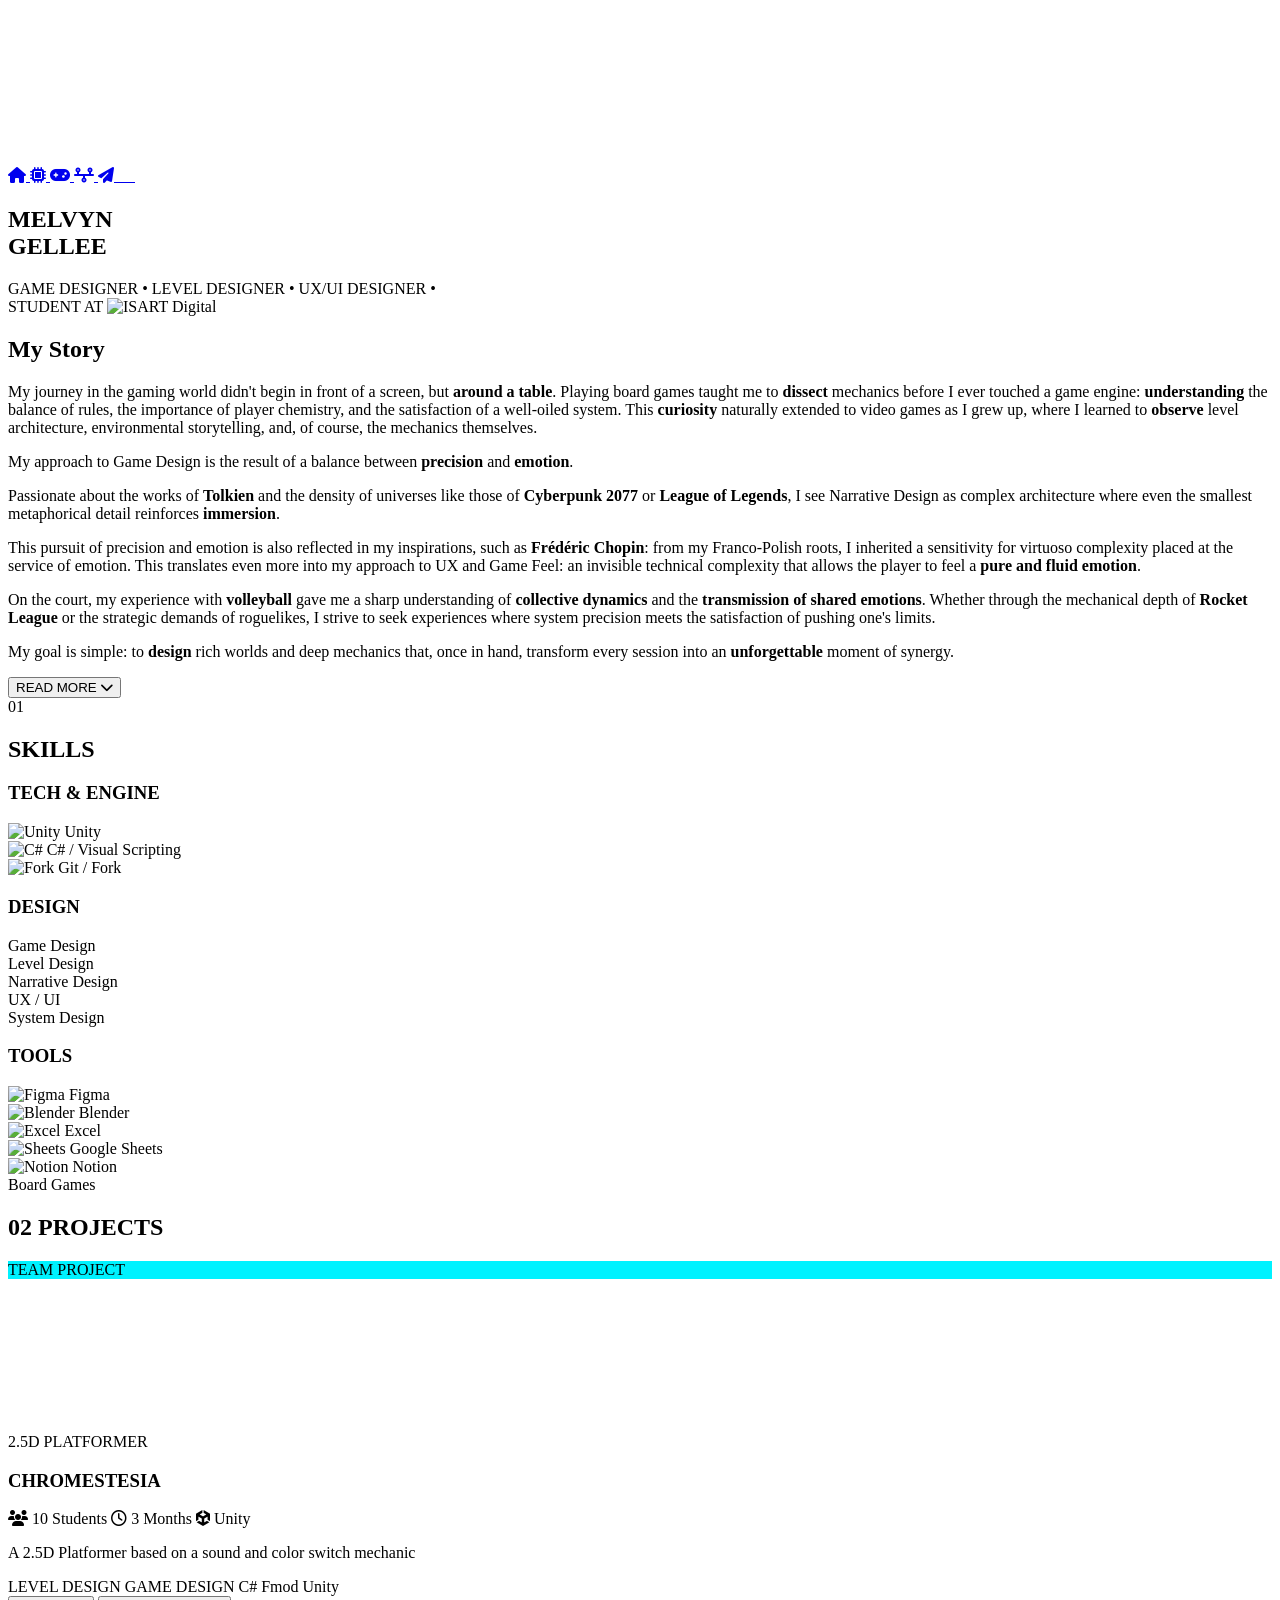
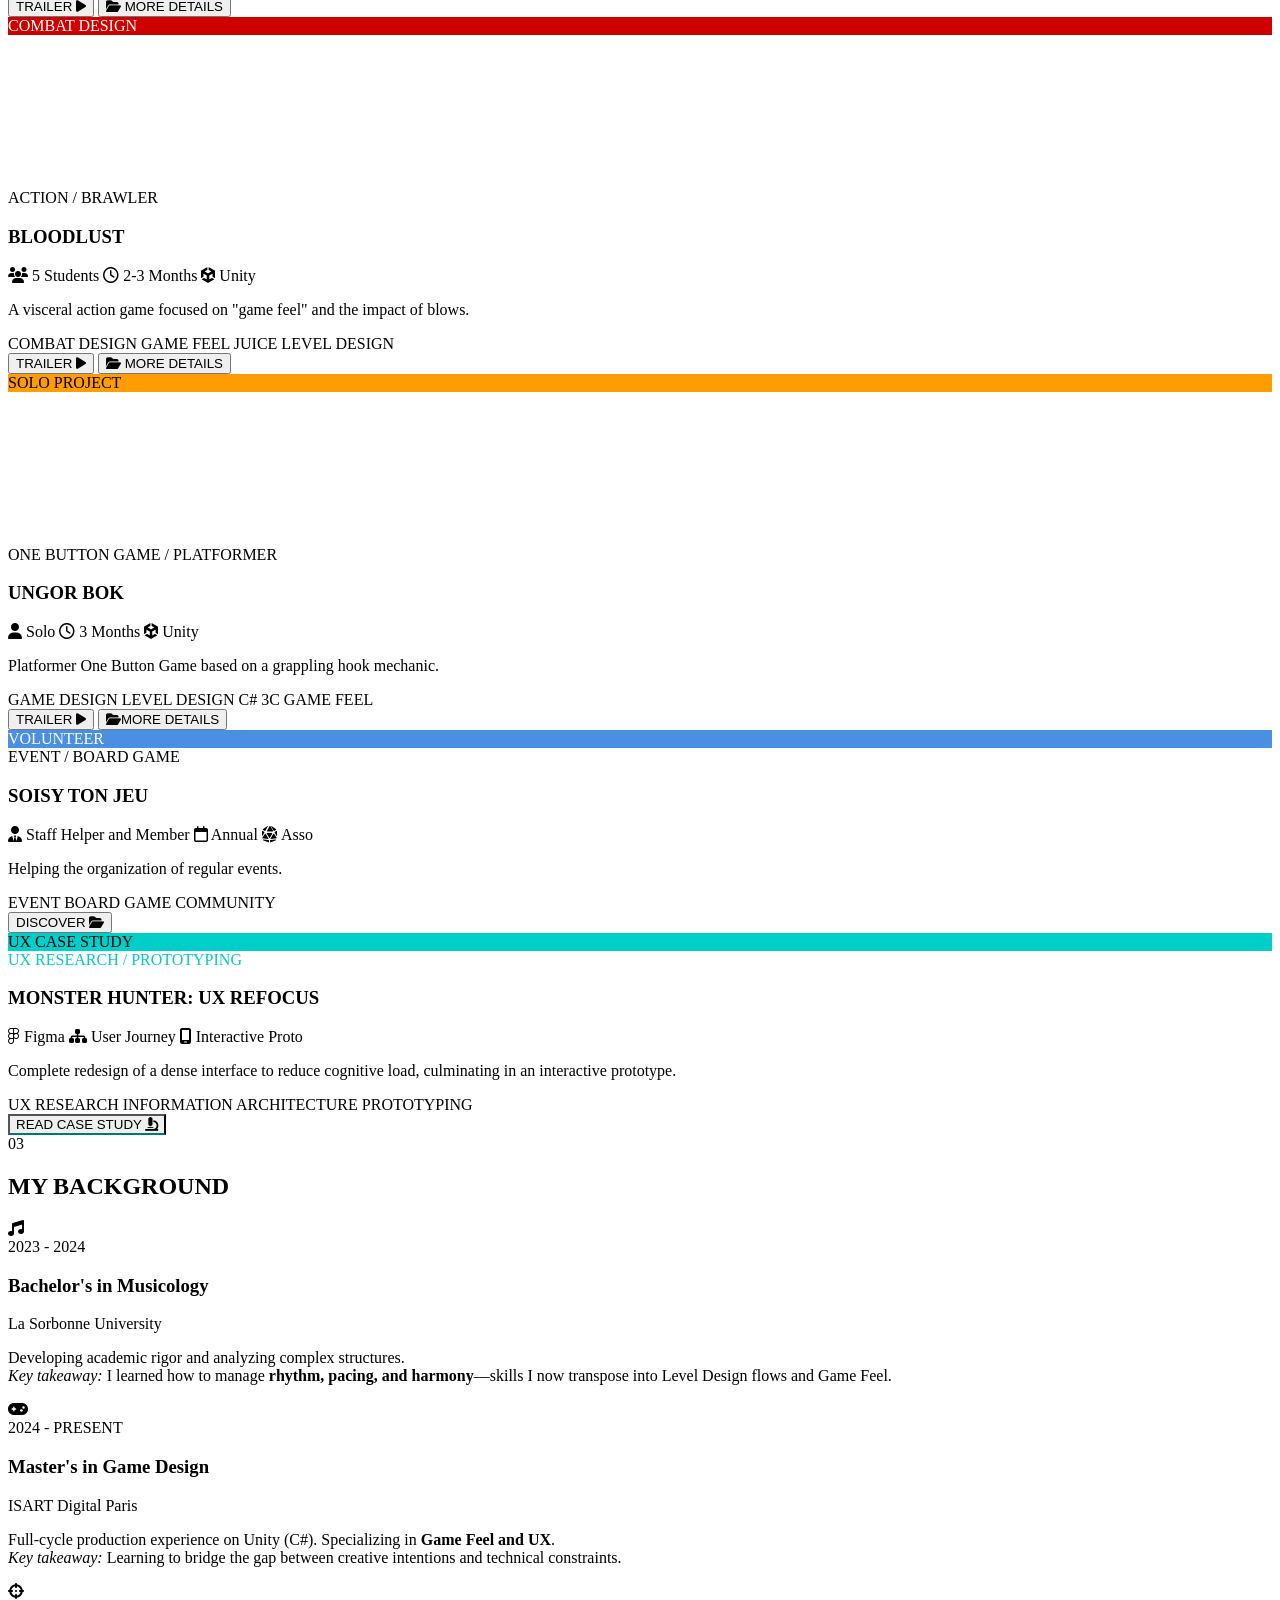
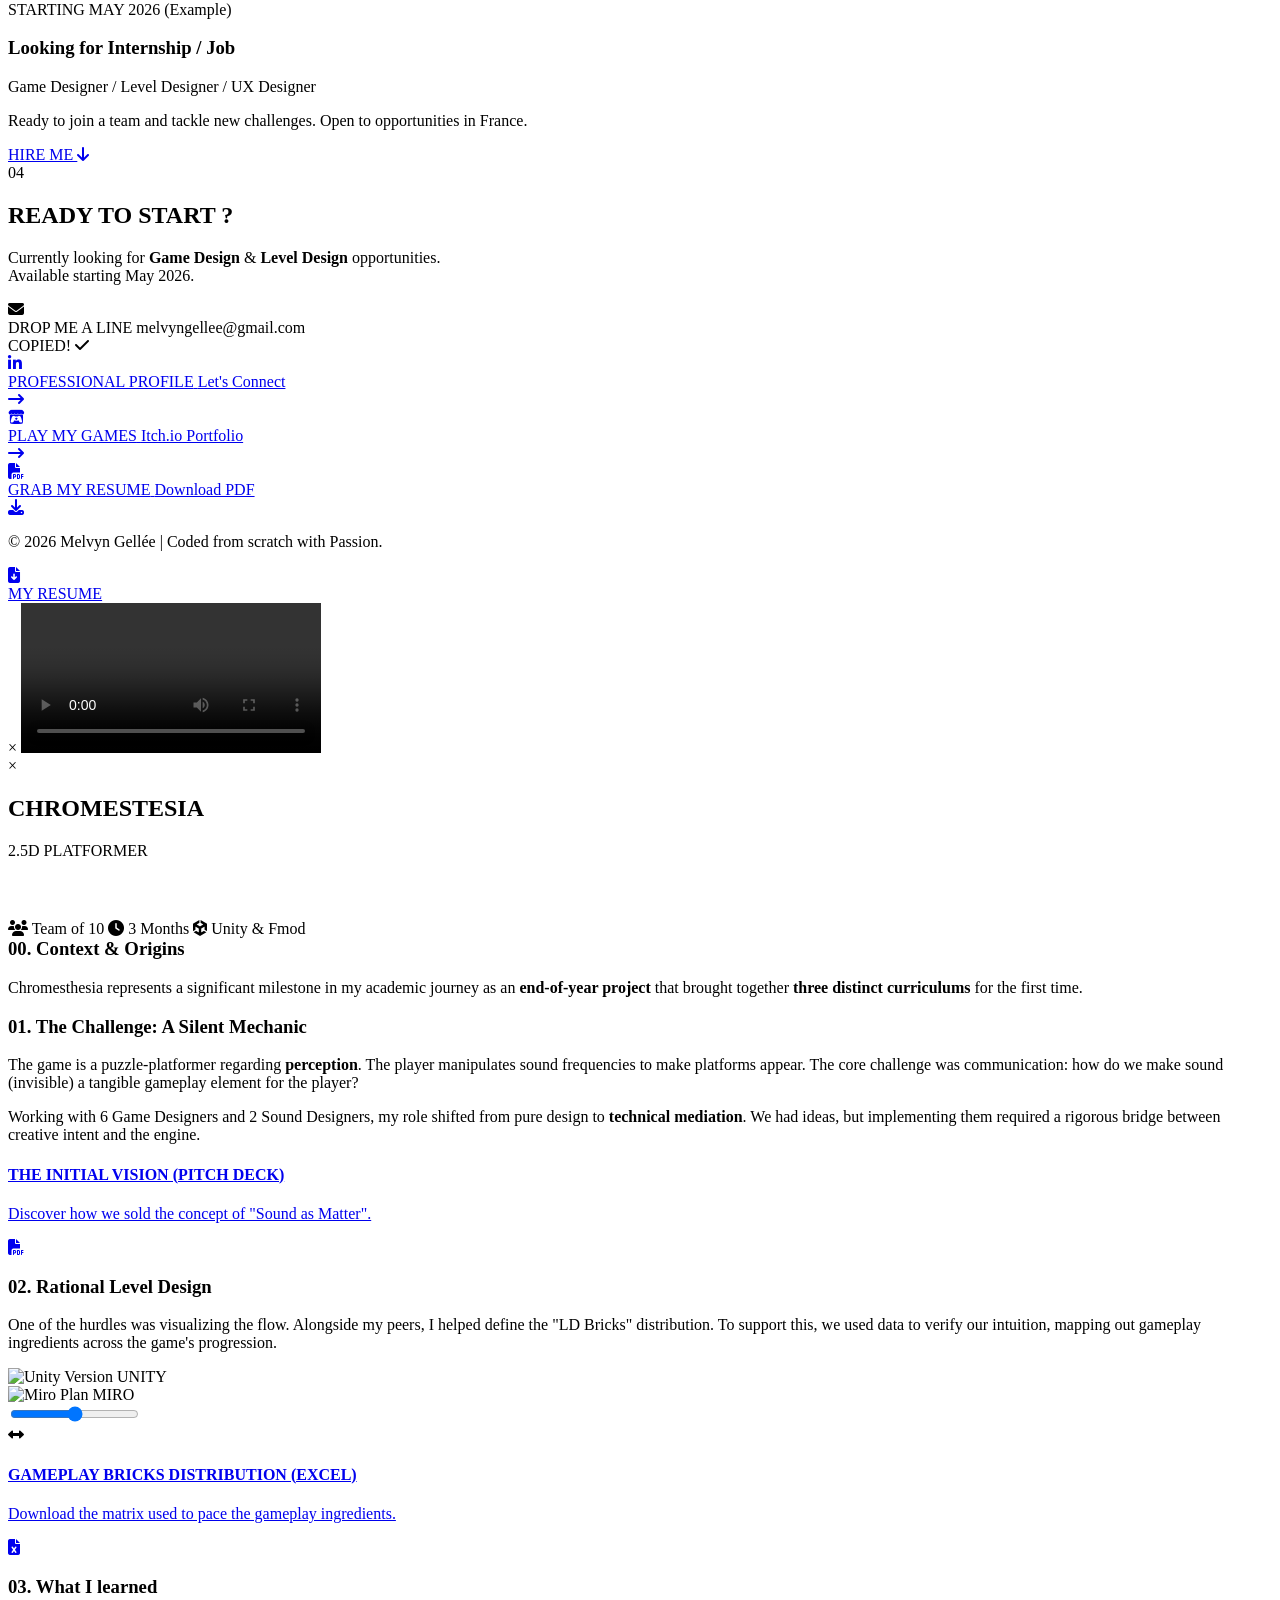
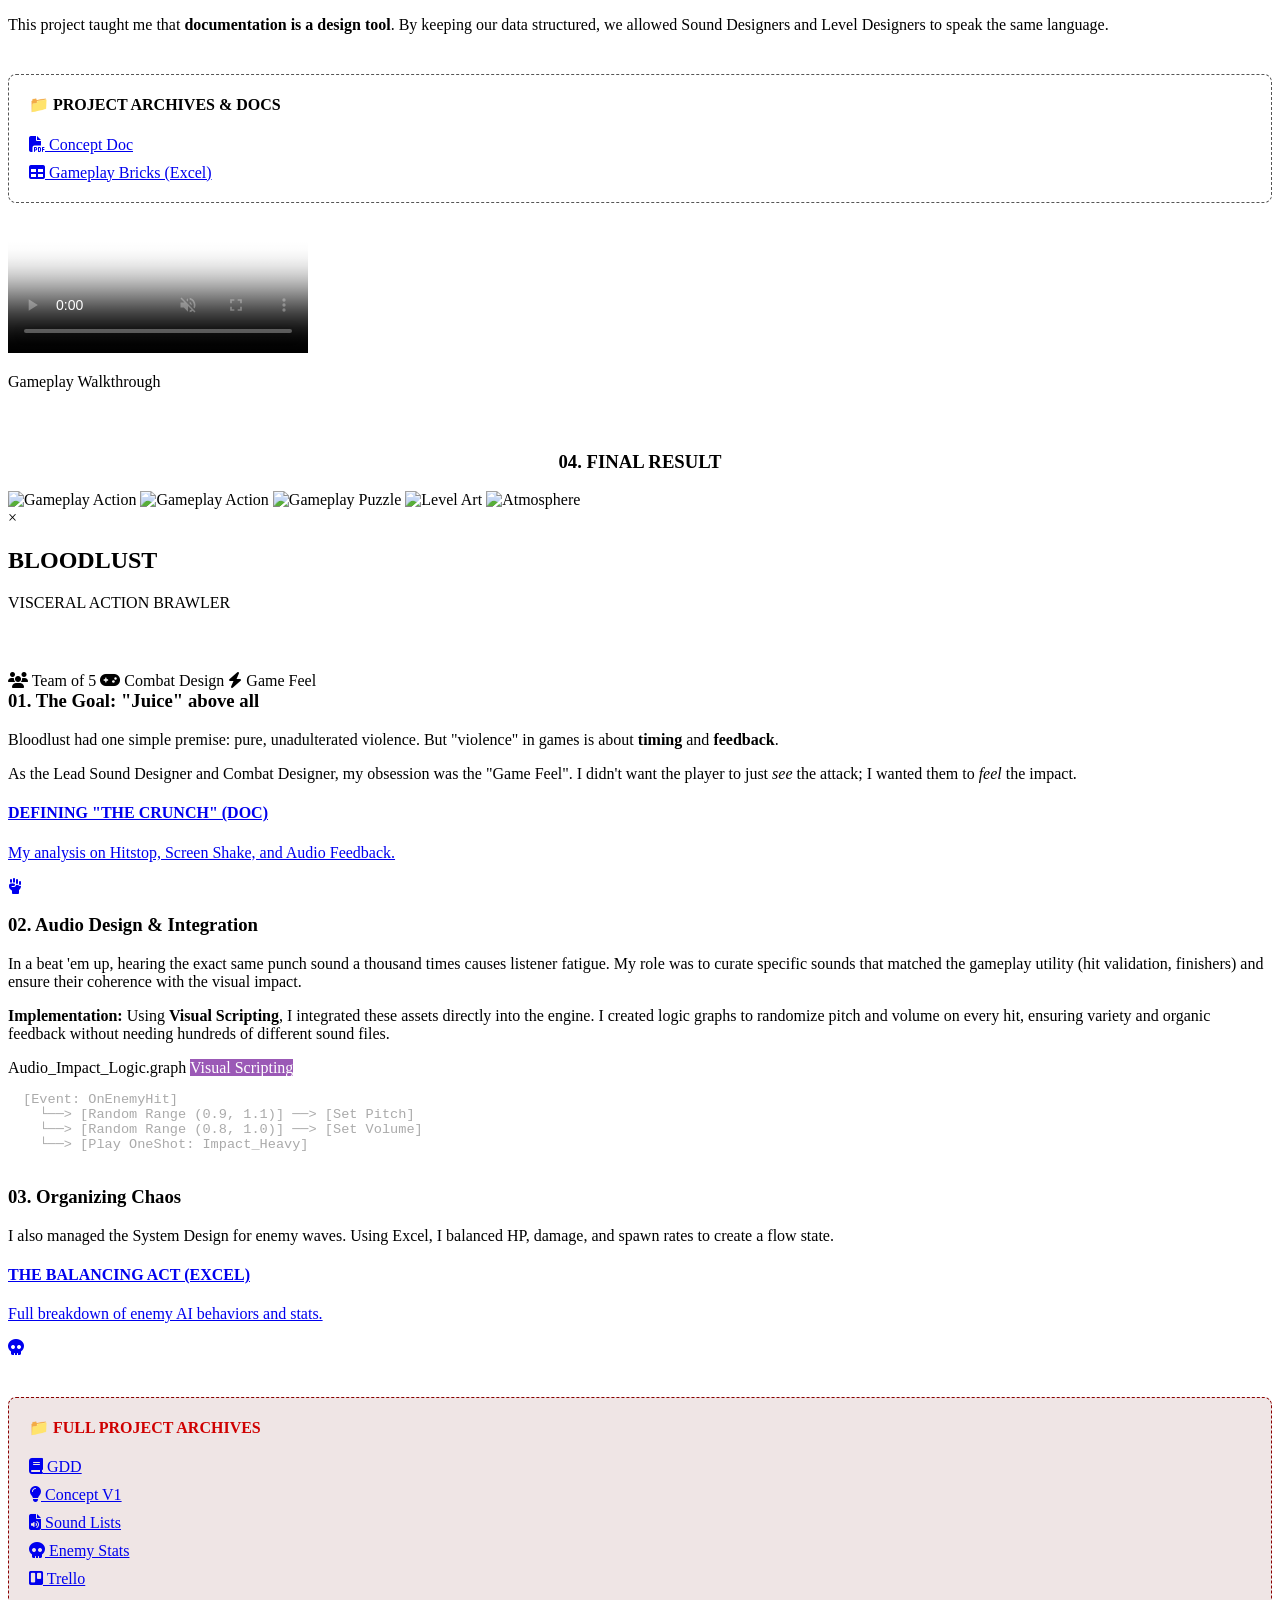
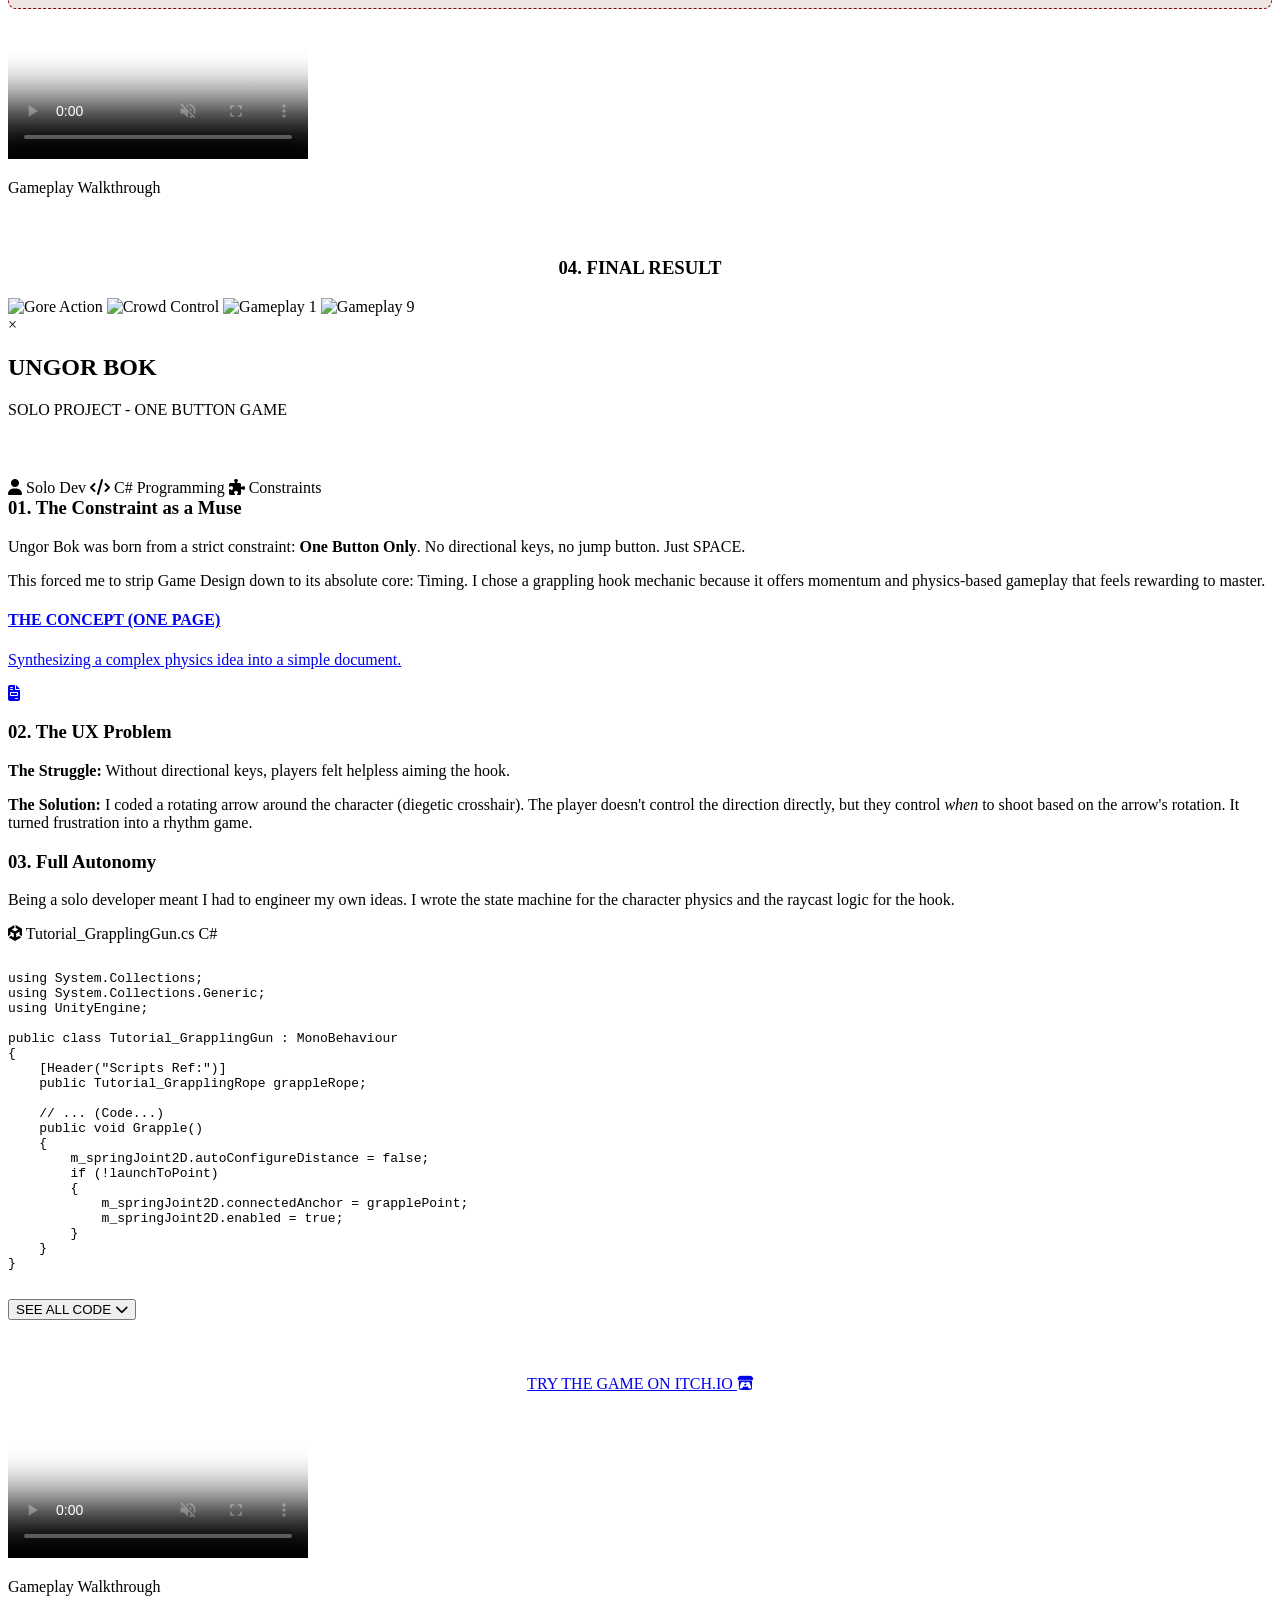
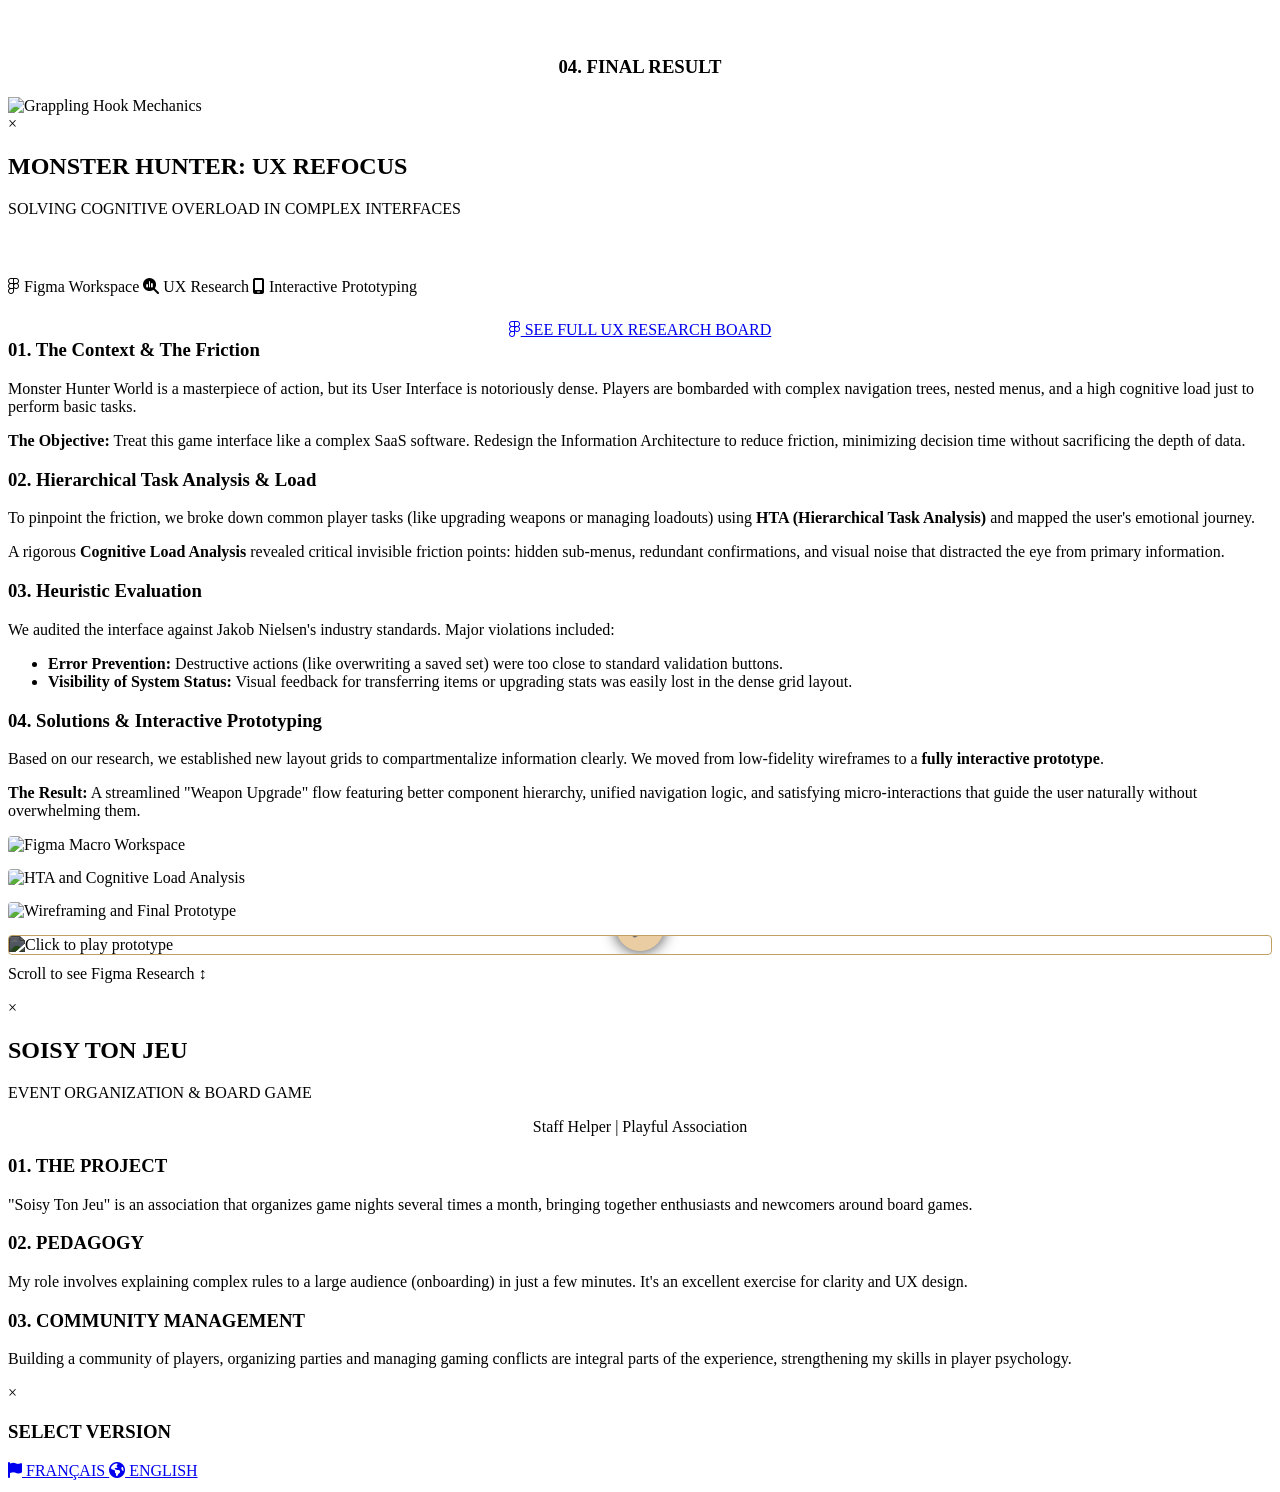
==== index.html @ fc276032 "Update CV FR Rename CV FR to actualize" ====
<!DOCTYPE html>
<html lang="fr">
<head>
    <meta charset="UTF-8">
    <meta name="viewport" content="width=device-width, initial-scale=1.0">
    
    <title>Melvyn Gellée | Game & Level Designer Portfolio</title>
    <meta name="description" content="Portfolio of Melvyn Gellée, Game Designer & Level Designer specialized in Game Feel, System Design and Unity. Discover my projects like Chromesthesia, Bloodlust and Ungor Bok.">
    <meta name="author" content="Melvyn Gellée">
    <meta name="keywords" content="Game Design, Level Design, Portfolio, Unity, C#, Melvyn Gellée, ISART Digital">

    <meta property="og:type" content="website">
    <meta property="og:url" content="https://ton-site-portfolio.com/"> 
    <meta property="og:title" content="Melvyn Gellée | Game Designer Portfolio">
    <meta property="og:description" content="Discover my projects focused on Game Feel, visceral combat design, and precise mechanics. Built with Passion & Unity.">
    <meta property="og:image" content="assets/portfolio_preview.jpg"> 
    <meta name="twitter:card" content="summary_large_image">
    <meta name="twitter:title" content="Melvyn Gellée | Game Designer">
    <meta name="twitter:description" content="Check out my Game Design portfolio.">
    <meta name="twitter:image" content="assets/portfolio_preview.jpg">

    <link rel="icon" type="image/png" href="assets/favicon-96x96.png" sizes="96x96" />
    <link rel="icon" type="image/svg+xml" href="assets/favicon.svg" />
    <link rel="shortcut icon" href="assets/favicon.ico" />
    <link rel="apple-touch-icon" sizes="180x180" href="assets/apple-touch-icon.png" />
    <meta name="apple-mobile-web-app-title" content="Melvyn Gellée" />
    <link rel="manifest" href="assets/site.webmanifest" />

    <link rel="stylesheet" href="style.css">
    <link href="https://fonts.googleapis.com/css2?family=Montserrat:wght@300;400;700;900&family=Oswald:wght@400;700&family=Playfair+Display:ital,wght@0,400;1,400&display=swap" rel="stylesheet">
    <link rel="stylesheet" href="https://cdnjs.cloudflare.com/ajax/libs/font-awesome/6.4.0/css/all.min.css">
    <link rel="stylesheet" type='text/css' href="https://cdn.jsdelivr.net/gh/devicons/devicon@latest/devicon.min.css" />
</head>
<body>
    <canvas id="particle-canvas"></canvas>

    <nav class="hud-nav">
        <a href="#accueil" class="hud-link active" data-tooltip="Home">
            <i class="fa-solid fa-house"></i>
        </a>
        <a href="#competences" class="hud-link" data-tooltip="Skills">
            <i class="fa-solid fa-microchip"></i>
        </a>
        <a href="#projets" class="hud-link" data-tooltip="Projects">
            <i class="fa-solid fa-gamepad"></i>
        </a>
        <a href="#parcours" class="hud-link" data-tooltip="Background">
            <i class="fa-solid fa-timeline"></i>
        </a>
        <a href="#contact" class="hud-link" data-tooltip="Contact">
            <i class="fa-solid fa-paper-plane"></i>
        </a>
<a href="index_fr.html" class="hud-link" data-tooltip="Français" style="border-top: 1px solid rgba(255,255,255,0.2); padding-top: 20px; margin-top: 10px; border-radius: 0;">
            <span style="font-family: 'Oswald', sans-serif; font-weight: bold; font-size: 1rem; color: #fff;">FR</span>
        </a>
    </nav>

    <aside class="sidebar">
        <div class="logo-area">
            <h1>MELVYN<br>GELLEE</h1>
            <div class="sub-logo">
                GAME DESIGNER <span class="dot">•</span> LEVEL DESIGNER <span class="dot">•</span> UX/UI DESIGNER <span class="dot">•</span>
            </div>
        </div>
    </aside>

    <div class="school-badge">
        <span class="student-label">STUDENT AT</span>
        <img src="assets/isart.png" alt="ISART Digital" class="school-logo">
    </div>

    <main>
        <section id="accueil" class="section-bio">
            <div class="bio-content">
                <h2 class="title-decor">My Story</h2>
                <div class="bio-text">
                    <p>My journey in the gaming world didn't begin in front of a screen, but <strong class="shootable" data-target="c6">around a table</strong>. Playing board games taught me to <strong>dissect</strong> mechanics before I ever touched a game engine: <strong>understanding</strong> the balance of rules, the importance of player chemistry, and the satisfaction of a well-oiled system. This <strong>curiosity</strong> naturally extended to video games as I grew up, where I learned to <strong>observe</strong> level architecture, environmental storytelling, and, of course, the mechanics themselves.</p>
                    <p>My approach to Game Design is the result of a balance between <strong>precision</strong> and <strong>emotion</strong>.</p>
                    <p>Passionate about the works of <strong class="shootable" data-target="c2">Tolkien</strong> and the density of universes like those of <strong>Cyberpunk 2077</strong> or <strong class="shootable" data-target="c5">League of Legends</strong>, I see Narrative Design as complex architecture where even the smallest metaphorical detail reinforces <strong>immersion</strong>.</p>
                    <p>This pursuit of precision and emotion is also reflected in my inspirations, such as <strong class="shootable" data-target="c4">Frédéric Chopin</strong>: from my Franco-Polish roots, I inherited a sensitivity for virtuoso complexity placed at the service of emotion. This translates even more into my approach to UX and Game Feel: an invisible technical complexity that allows the player to feel a <strong>pure and fluid emotion</strong>.</p>
                    <p>On the court, my experience with <strong class="shootable" data-target="c3">volleyball</strong> gave me a sharp understanding of <strong>collective dynamics</strong> and the <strong>transmission of shared emotions</strong>. Whether through the mechanical depth of <strong class="shootable" data-target="c1">Rocket League</strong> or the strategic demands of roguelikes, I strive to seek experiences where system precision meets the satisfaction of pushing one's limits.</p>
                    <p>My goal is simple: to <strong>design</strong> rich worlds and deep mechanics that, once in hand, transform every session into an <strong>unforgettable</strong> moment of synergy.</p>
                </div>
                
                <button id="bio-toggle-btn" class="btn-read-more">
                    READ MORE <i class="fa-solid fa-chevron-down"></i>
                </button>
            </div>
            
            <div class="bio-images">
                <div class="circle c1" data-title="Rocket League : Precision and Complexity"></div> 
                <div class="circle c2" data-title=" J.R.R Tolkien : Narrative Architecture"></div>
                <div class="circle c3" data-title="Volley-Ball : Team Spirit" ></div>
                <div class="circle c4" data-title="F. Chopin : Emotional and Artistic Sensitivity"></div>
                <div class="circle c5" data-title="League of Legends : Diversity"></div>
                <div class="circle c6" data-title=" My father's board game association : Where it all began"></div>
            </div>
        </section>

        <section id="competences" class="section-skills">
            <div class="section-header">
                <span class="big-number">01</span>
                <h2>SKILLS</h2>
            </div>
            <div class="skills-container">

                <div class="skill-category">
                    <h3>TECH & ENGINE</h3>
                    <div class="skill-grid">
                        <div class="skill-card">
                            <img src="assets/unity.png" alt="Unity" class="skill-icon">
                            <span>Unity</span> 
                        </div>
                        <div class="skill-card">
                            <img src="assets/csharp.png" alt="C#" class="skill-icon">
                            <span>C# / Visual Scripting</span>
                        </div>
                        <div class="skill-card">
                            <img src="assets/fork.png" alt="Fork" class="skill-icon">
                            <span>Git / Fork</span>
                        </div>
                    </div>
                </div>

                <div class="skill-category">
                    <h3>DESIGN</h3>
                    <div class="skill-grid">
                        <div class="skill-card"><span>Game Design</span></div>
                        <div class="skill-card"><span>Level Design</span></div>
                        <div class="skill-card"><span>Narrative Design</span></div>
                        <div class="skill-card"><span>UX / UI</span></div>
                        <div class="skill-card"><span>System Design</span></div>
                    </div>
                </div>

                <div class="skill-category">
                    <h3>TOOLS</h3>
                    <div class="skill-grid">
                        <div class="skill-card">
                            <img src="assets/figma.png" alt="Figma" class="skill-icon">
                            <span>Figma</span>
                        </div>
                        <div class="skill-card">
                            <img src="assets/blender.png" alt="Blender" class="skill-icon">
                            <span>Blender</span>
                        </div>
                        <div class="skill-card">
                            <img src="assets/excel.png" alt="Excel" class="skill-icon">
                            <span>Excel</span>
                        </div>
                        <div class="skill-card">
                            <img src="assets/sheets.png" alt="Sheets" class="skill-icon">
                            <span>Google Sheets</span>
                        </div>
                        <div class="skill-card">
                            <img src="assets/notion.png" alt="Notion" class="skill-icon">
                            <span>Notion</span>
                        </div>
                        <div class="skill-card">
                            <span>Board Games</span>
                        </div>
                    </div>
                </div>

            </div>
        </section>

        <section id="projets" class="projects-section">
            <h2 class="section-title">02 <span class="highlight">PROJECTS</span></h2>
            
<div class="projects-grid">

                <div class="project-card video-trigger" data-video="assets/chrome_trailer.mp4">
                    <div class="wip-ribbon" style="background: #00f2ff; color: #000;">TEAM PROJECT</div>
                    <div class="project-bg" style="background-image: url('assets/Glados_Chromestesia_Logo.png');"></div>
                    <video class="project-video-bg" loop muted preload="none" playsinline>
                        <source src="assets/chrome_trailer.mp4" type="video/mp4">
                    </video>
                    
                    <div class="project-content">
                        <span class="project-type"> 2.5D PLATFORMER</span>
                        <h3>CHROMESTESIA</h3>
                        <div class="project-meta">
                            <span><i class="fa-solid fa-users"></i> 10 Students</span>
                            <span><i class="fa-regular fa-clock"></i> 3 Months</span>
                            <span><i class="fa-brands fa-unity"></i> Unity</span>
                        </div>
                        <div class="project-details">
                            <p>A 2.5D Platformer based on a sound and color switch mechanic</p>
                            <div class="project-tags">
                                <span>LEVEL DESIGN</span>
                                <span>GAME DESIGN</span>
                                <span>C#</span>
                                <span>Fmod</span>
                                <span>Unity</span>
                            </div>
                            <div class="action-buttons">
                                <button class="btn-play">TRAILER <i class="fa-solid fa-play"></i></button>
                                <button class="btn-details-trigger" data-modal="modal-glados">
                                    <i class="fa-solid fa-folder-open"></i> MORE DETAILS
                                </button>
                            </div>
                        </div>
                    </div> 
                </div>

                <div class="project-card video-trigger" data-video="assets/bloodlust_trailer.mp4">
                    <div class="wip-ribbon" style="background: #cf0000; color: #fff;">COMBAT DESIGN</div>
                    <div class="project-bg" style="background-image: url('assets/bloodlust.png');"></div>
                    <video class="project-video-bg" loop muted preload="none" playsinline>
                        <source src="assets/bloodlust_trailer.mp4" type="video/mp4">
                    </video>
                    <div class="project-content">
                        <span class="project-type">ACTION / BRAWLER</span>
                        <h3>BLOODLUST</h3>
                        <div class="project-meta">
                            <span><i class="fa-solid fa-users"></i> 5 Students</span>
                            <span><i class="fa-regular fa-clock"></i> 2-3 Months</span>
                            <span><i class="fa-brands fa-unity"></i> Unity</span>
                        </div>
                        <div class="project-details">
                            <p>A visceral action game focused on "game feel" and the impact of blows.</p>
                            <div class="project-tags">
                                <span>COMBAT DESIGN</span>
                                <span>GAME FEEL</span>
                                <span>JUICE</span>
                                <span>LEVEL DESIGN</span>
                            </div>
                            <div class="action-buttons">
                                <button class="btn-play">TRAILER <i class="fa-solid fa-play"></i></button>
                                <button class="btn-details-trigger" data-modal="modal-bloodlust">
                                    <i class="fa-solid fa-folder-open"></i> MORE DETAILS
                                </button>
                            </div>
                        </div>
                    </div>
                </div>

                <div class="project-card video-trigger" data-video="assets/ungor_trailer.mp4">
                    <div class="wip-ribbon" style="background: #ff9d00; color: #000;">SOLO PROJECT</div>
                    <div class="project-bg" style="background-image: url('assets/ungor_bok.jpg');"></div>
                    <video class="project-video-bg" loop muted preload="none" playsinline>
                        <source src="assets/ungor_trailer.mp4" type="video/mp4">
                    </video>
                    <div class="project-content">
                        <span class="project-type">ONE BUTTON GAME / PLATFORMER</span>
                        <h3>UNGOR BOK</h3>
                        <div class="project-meta">
                            <span><i class="fa-solid fa-user"></i> Solo</span>
                            <span><i class="fa-regular fa-clock"></i> 3 Months</span>
                            <span><i class="fa-brands fa-unity"></i> Unity</span>
                        </div>
                        <div class="project-details">
                            <p>Platformer One Button Game based on a grappling hook mechanic.</p>
                            <div class="project-tags">
                                <span>GAME DESIGN</span>
                                <span>LEVEL DESIGN</span>
                                <span>C#</span>
                                <span>3C</span>
                                <span>GAME FEEL</span>
                            </div>
                            <div class="action-buttons">
                                <button class="btn-play">TRAILER <i class="fa-solid fa-play"></i></button>
                                <button class="btn-details-trigger" data-modal="modal-ungor">
                                    <i class="fa-solid fa-folder-open"></i>MORE DETAILS
                                </button>
                            </div>
                        </div>
                    </div>
                </div>

                <div class="project-card btn-details-trigger" data-modal="modal-soisy">
                    <div class="wip-ribbon" style="background: #4a90e2; color: #fff;">VOLUNTEER</div>
                    <div class="project-bg" style="background-image: url('assets/stj.png'); background-size: contain; background-color: #15151e;"></div>
                    <div class="project-content">
                        <span class="project-type">EVENT / BOARD GAME</span>
                        <h3>SOISY TON JEU</h3>
                        <div class="project-meta">
                            <span><i class="fa-solid fa-user-tie"></i> Staff Helper and Member</span>
                            <span><i class="fa-regular fa-calendar"></i> Annual</span>
                            <span><i class="fa-solid fa-dice-d20"></i> Asso</span>
                        </div>
                        <div class="project-details">
                            <p>Helping the organization of regular events.</p>
                            <div class="project-tags">
                                <span>EVENT</span>
                                <span>BOARD GAME</span>
                                <span>COMMUNITY</span>
                            </div>
                            <button class="btn-play">
                                DISCOVER <i class="fa-solid fa-folder-open"></i>
                            </button>
                        </div>
                    </div>
                </div>

                <div class="project-card btn-details-trigger" data-modal="modal-mh">
                    <div class="wip-ribbon" style="background: #00cec9; color: #000;">UX CASE STUDY</div>
                    <div class="project-bg" style="background-image: url('assets/mh.jpg'); filter: brightness(0.6);"></div>
                    <div class="project-content">
                        <span class="project-type" style="color: #00cec9;">UX RESEARCH / PROTOTYPING</span>
                        <h3>MONSTER HUNTER: UX REFOCUS</h3>
                        <div class="project-meta">
                            <span><i class="fa-brands fa-figma"></i> Figma</span>
                            <span><i class="fa-solid fa-sitemap"></i> User Journey</span>
                            <span><i class="fa-solid fa-mobile-screen"></i> Interactive Proto</span>
                        </div>
                        <div class="project-details">
                            <p>Complete redesign of a dense interface to reduce cognitive load, culminating in an interactive prototype.</p>
                            <div class="project-tags">
                                <span>UX RESEARCH</span>
                                <span>INFORMATION ARCHITECTURE</span>
                                <span>PROTOTYPING</span>
                            </div>
                            <button class="btn-play" style="border-bottom-color: #00cec9;">
                                READ CASE STUDY <i class="fa-solid fa-microscope"></i>
                            </button>
                        </div>
                    </div>
                </div>

            </div>
        </section>

        <section id="parcours" class="section-timeline">
            <div class="section-header">
                <span class="big-number">03</span>
                <h2>MY BACKGROUND</h2>
            </div>
            
            <div class="timeline">
                <div class="timeline-progress-bar" id="xp-bar"></div>
                <div class="timeline-block">
                    <div class="timeline-icon sorbonne-icon">
                        <i class="fa-solid fa-music"></i>
                    </div>
                    <div class="date">2023 - 2024</div>
                    <h3>Bachelor's in Musicology</h3>
                    <span class="institution">La Sorbonne University</span>
                    <p>
                        Developing academic rigor and analyzing complex structures. 
                        <br><em>Key takeaway:</em> I learned how to manage <strong>rhythm, pacing, and harmony</strong>—skills I now transpose into Level Design flows and Game Feel.
                    </p>
                </div>

                <div class="timeline-block">
                    <div class="timeline-icon isart-icon">
                        <i class="fa-solid fa-gamepad"></i>
                    </div>
                    <div class="date">2024 - PRESENT</div>
                    <h3>Master's in Game Design</h3>
                    <span class="institution">ISART Digital Paris</span>
                    <p>
                        Full-cycle production experience on Unity (C#). Specializing in <strong>Game Feel and UX</strong>.
                        <br><em>Key takeaway:</em> Learning to bridge the gap between creative intentions and technical constraints.
                    </p>
                </div>

                <div class="timeline-block future-block">
                    <div class="timeline-icon future-icon">
                        <i class="fa-solid fa-crosshairs"></i>
                    </div>
                    <div class="date">STARTING MAY 2026 (Example)</div>
                    <h3>Looking for Internship / Job</h3>
                    <span class="institution">Game Designer / Level Designer / UX Designer</span>
                    <p>
                        Ready to join a team and tackle new challenges. Open to opportunities in France.
                    </p>
                    <a href="#contact" class="timeline-cta">HIRE ME <i class="fa-solid fa-arrow-down"></i></a>
                </div>

            </div>
        </section>

        <footer id="contact">
            <div class="footer-container">
                <div class="contact-header">
                    <span class="big-number">04</span>
                    <h2>READY TO START ?</h2>
                    <p class="subtitle">
                        Currently looking for <strong>Game Design</strong> & <strong>Level Design</strong> opportunities.
                        <br>Available starting <span class="highlight-text">May 2026</span>.
                    </p>
                </div>

                <div class="contact-hub">
                    <div class="hub-card email-card" onclick="copyEmail()">
                        <div class="icon-box">
                            <i class="fa-solid fa-envelope"></i>
                        </div>
                        <div class="card-info">
                            <span class="label">DROP ME A LINE</span>
                            <span class="value">melvyngellee@gmail.com</span>
                        </div>
                        <div class="copy-feedback" id="copy-msg">COPIED! <i class="fa-solid fa-check"></i></div>
                    </div>

                    <a href="https://www.linkedin.com/in/melvyn-gellée-7b75701bb/" target="_blank" class="hub-card linkedin-card">
                        <div class="icon-box">
                            <i class="fa-brands fa-linkedin-in"></i>
                        </div>
                        <div class="card-info">
                            <span class="label">PROFESSIONAL PROFILE</span>
                            <span class="value">Let's Connect</span>
                        </div>
                        <i class="fa-solid fa-arrow-right-long arrow-icon"></i>
                    </a>

                    <a href="https://melvyng.itch.io" target="_blank" class="hub-card itch-card">
                        <div class="icon-box">
                            <i class="fa-brands fa-itch-io"></i>
                        </div>
                        <div class="card-info">
                            <span class="label">PLAY MY GAMES</span>
                            <span class="value">Itch.io Portfolio</span>
                        </div>
                        <i class="fa-solid fa-arrow-right-long arrow-icon"></i>
                    </a>

                    <a href="#" class="hub-card resume-card cv-trigger-link">
                        <div class="icon-box">
                            <i class="fa-solid fa-file-pdf"></i>
                        </div>
                        <div class="card-info">
                            <span class="label">GRAB MY RESUME</span>
                            <span class="value">Download PDF</span>
                        </div>
                        <i class="fa-solid fa-download arrow-icon"></i>
                    </a>
                </div>

                <div class="footer-bottom">
                    <p>© 2026 Melvyn Gellée | Coded from scratch with Passion.</p>
                </div>
            </div>
        </footer>
    </main>

    <a href="#" id="btn-cv-open" class="hud-cv-btn">
        <span></span>
        <span></span>
        <span></span>
        <span></span>
        <i class="fa-solid fa-file-arrow-down"></i>
        <div class="text-cv">MY RESUME</div>
    </a>

    <div id="video-modal" class="modal-overlay" style="z-index: 30000 !important;">
        <div class="modal-content">
            <span class="close-modal">&times;</span> 
            <video controls id="full-screen-video">
                <source src="" type="video/mp4">
                Votre navigateur ne supporte pas la vidéo.
            </video>
        </div>
    </div>

    <div id="modal-glados" class="project-modal">
        <div class="modal-container">
            <span class="close-details">&times;</span>
            <div class="modal-header">
                <h2>CHROMESTESIA</h2>
                <span class="modal-subtitle">2.5D PLATFORMER</span>
            </div>
            <div class="modal-scroll-content">
                <div class="modal-intro-header">
                    <p class="story-text" style="text-align: center; font-size: 1.2rem; color: #fff;">
                        <em>"How to align 10 brains on an invisible mechanic?"</em>
                    </p>
                    <div class="modal-tags-bar">
                        <span><i class="fa-solid fa-users"></i> Team of 10</span>
                        <span><i class="fa-solid fa-clock"></i> 3 Months</span>
                        <span><i class="fa-brands fa-unity"></i> Unity & Fmod</span>
                    </div>
                </div>
                <div class="modal-split-layout">
                    <div class="story-column">
                        <h3 class="story-chapter-title" style="margin-top: 0;">00. Context & Origins</h3>
                        <div class="story-text">
                            <p>Chromesthesia represents a significant milestone in my academic journey as an <strong>end-of-year project</strong> that brought together <strong>three distinct curriculums</strong> for the first time.</p>
                        </div>
                        <h3 class="story-chapter-title">01. The Challenge: A Silent Mechanic</h3>
                        <div class="story-text">
                            <p>The game is a puzzle-platformer regarding <strong>perception</strong>. The player manipulates sound frequencies to make platforms appear. The core challenge was communication: how do we make sound (invisible) a tangible gameplay element for the player?</p>
                            <p>Working with 6 Game Designers and 2 Sound Designers, my role shifted from pure design to <strong>technical mediation</strong>. We had ideas, but implementing them required a rigorous bridge between creative intent and the engine.</p>
                        </div>
                        <a href="assets/docs/chromesthesia/pitch_deck.pdf" target="_blank" class="doc-card-inline">
                            <div class="doc-info">
                                <h4>THE INITIAL VISION (PITCH DECK)</h4>
                                <p>Discover how we sold the concept of "Sound as Matter".</p>
                            </div>
                            <div class="doc-icon"><i class="fa-solid fa-file-pdf"></i></div>
                        </a>
                        <h3 class="story-chapter-title">02. Rational Level Design</h3>
                        <div class="story-text">
                            <p>One of the hurdles was visualizing the flow. Alongside my peers, I helped define the "LD Bricks" distribution. To support this, we used data to verify our intuition, mapping out gameplay ingredients across the game's progression.</p>
                        </div>
                        <div class="comparison-slider">
                            <div class="c-image-wrapper">
                                <img src="assets/docs/chromesthesia/screen_3.jpg" alt="Unity Version">
                                <span class="c-label after">UNITY</span>
                            </div>
                            <div class="c-image-wrapper overlay-image">
                                <img src="assets/docs/chromesthesia/ld_process_miro.png" alt="Miro Plan">
                                <span class="c-label before">MIRO</span>
                            </div>
                            <input type="range" min="0" max="100" value="50" class="c-slider" id="sliderInput">
                            <div class="c-slider-line"><div class="c-slider-button"><i class="fa-solid fa-left-right"></i></div></div>
                        </div>
                        <a href="assets/docs/chromesthesia/ld_elements.xlsx" download class="doc-card-inline">
                            <div class="doc-info">
                                <h4>GAMEPLAY BRICKS DISTRIBUTION (EXCEL)</h4>
                                <p>Download the matrix used to pace the gameplay ingredients.</p>
                            </div>
                            <div class="doc-icon"><i class="fa-solid fa-file-excel"></i></div>
                        </a>
                        <h3 class="story-chapter-title">03. What I learned</h3>
                        <div class="story-text">
                            <p>This project taught me that <strong>documentation is a design tool</strong>. By keeping our data structured, we allowed Sound Designers and Level Designers to speak the same language.</p>
                        </div>
                        <div style="background: rgba(255, 255, 255, 0.05); padding: 20px; border-radius: 8px; margin-top: 40px; border: 1px dashed #555;">
                            <h4 style="margin-top: 0; color: var(--accent-blue); font-family: var(--font-head); font-size: 1rem;">📁 PROJECT ARCHIVES & DOCS</h4>
                            <div style="display: grid; grid-template-columns: 1fr; gap: 10px; margin-top: 15px;">
                                <a href="assets/docs/chromesthesia/concept_doc.pdf" target="_blank" class="dl-btn"><i class="fa-solid fa-file-pdf"></i> Concept Doc</a>
                                <a href="assets/docs/chromesthesia/ld_elements.xlsx" download class="dl-btn"><i class="fa-solid fa-table"></i> Gameplay Bricks (Excel)</a>
                            </div>
                        </div>
                    </div>
                    <div class="visual-column">
                        <div class="sticky-video-container">
                            <video controls autoplay muted loop playsinline poster="assets/Glados_Chromestesia_Logo.png">
                                <source src="assets/docs/chromesthesia/chrome_walkthrough.mp4" type="video/mp4">
                                Your browser does not support the video tag.
                            </video>
                            <p class="sticky-video-label">Gameplay Walkthrough</p>
                        </div>
                    </div>
                </div>
                <h3 class="story-chapter-title" style="text-align: center; margin-top: 60px;">04. FINAL RESULT</h3>
                <div class="modal-gallery-grid">
                    <img src="assets/docs/chromesthesia/screen_1.jpg" alt="Gameplay Action">
                    <img src="assets/docs/chromesthesia/screen_2.jpg" alt="Gameplay Action">
                    <img src="assets/docs/chromesthesia/screen_3.jpg" alt="Gameplay Puzzle">
                    <img src="assets/docs/chromesthesia/screen_4.jpg" alt="Level Art">
                    <img src="assets/docs/chromesthesia/screen_7.png" alt="Atmosphere">
                </div>
            </div>
        </div>
    </div>

    <div id="modal-bloodlust" class="project-modal">
        <div class="modal-container">
            <span class="close-details">&times;</span>
            <div class="modal-header">
                <h2>BLOODLUST</h2>
                <span class="modal-subtitle">VISCERAL ACTION BRAWLER</span>
            </div>
            <div class="modal-scroll-content">
                <div class="modal-intro-header">
                    <p class="story-text" style="text-align: center; font-size: 1.2rem; color: #fff;">
                        <em>"Making the player feel every hit through Code and Sound."</em>
                    </p>
                    <div class="modal-tags-bar">
                        <span><i class="fa-solid fa-users"></i> Team of 5</span>
                        <span><i class="fa-solid fa-gamepad"></i> Combat Design</span>
                        <span><i class="fa-solid fa-bolt"></i> Game Feel</span>
                    </div>
                </div>
                <div class="modal-split-layout">
                    <div class="story-column">
                        <h3 class="story-chapter-title" style="margin-top: 0;">01. The Goal: "Juice" above all</h3>
                        <div class="story-text">
                            <p>Bloodlust had one simple premise: pure, unadulterated violence. But "violence" in games is about <strong>timing</strong> and <strong>feedback</strong>.</p>
                            <p>As the Lead Sound Designer and Combat Designer, my obsession was the "Game Feel". I didn't want the player to just <em>see</em> the attack; I wanted them to <em>feel</em> the impact.</p>
                        </div>
                        <a href="assets/docs/bloodlust/gamefeel_doc.pdf" target="_blank" class="doc-card-inline">
                            <div class="doc-info">
                                <h4>DEFINING "THE CRUNCH" (DOC)</h4>
                                <p>My analysis on Hitstop, Screen Shake, and Audio Feedback.</p>
                            </div>
                            <div class="doc-icon"><i class="fa-solid fa-hand-fist"></i></div>
                        </a>
                        <h3 class="story-chapter-title">02. Audio Design & Integration</h3>
                        <div class="story-text">
                            <p>In a beat 'em up, hearing the exact same punch sound a thousand times causes listener fatigue. My role was to curate specific sounds that matched the gameplay utility (hit validation, finishers) and ensure their coherence with the visual impact.</p>
                            <p><strong>Implementation:</strong> Using <strong>Visual Scripting</strong>, I integrated these assets directly into the engine. I created logic graphs to randomize pitch and volume on every hit, ensuring variety and organic feedback without needing hundreds of different sound files.</p>
                        </div>
                        <div class="code-viewer-container">
                            <div class="code-header">
                                <span class="file-name">Audio_Impact_Logic.graph</span>
                                <span class="lang-badge" style="background: #9b59b6; color: white;">Visual Scripting</span>
                            </div>
                            <div class="code-content-wrapper" style="padding: 15px; color: #aaa; font-family: monospace; font-size: 0.85rem;">
                                [Event: OnEnemyHit] <br>
                                &nbsp;&nbsp;└──> [Random Range (0.9, 1.1)] ──> [Set Pitch]<br>
                                &nbsp;&nbsp;└──> [Random Range (0.8, 1.0)] ──> [Set Volume]<br>
                                &nbsp;&nbsp;└──> [Play OneShot: Impact_Heavy]
                            </div>
                        </div>
                        <h3 class="story-chapter-title">03. Organizing Chaos</h3>
                        <div class="story-text">
                            <p>I also managed the System Design for enemy waves. Using Excel, I balanced HP, damage, and spawn rates to create a flow state.</p>
                        </div>
                        <a href="assets/docs/bloodlust/ennemies.xlsx" download class="doc-card-inline">
                            <div class="doc-info">
                                <h4>THE BALANCING ACT (EXCEL)</h4>
                                <p>Full breakdown of enemy AI behaviors and stats.</p>
                            </div>
                            <div class="doc-icon"><i class="fa-solid fa-skull"></i></div>
                        </a>
                        <div style="background: rgba(100, 0, 0, 0.1); padding: 20px; border-radius: 8px; margin-top: 40px; border: 1px dashed #8a0000;">
                            <h4 style="margin-top: 0; color: #cf0000; font-family: var(--font-head); font-size: 1rem;">📁 FULL PROJECT ARCHIVES</h4>
                            <div style="display: grid; grid-template-columns: 1fr; gap: 10px; margin-top: 15px;">
                                <a href="assets/docs/bloodlust/gdd.pdf" target="_blank" class="dl-btn"><i class="fa-solid fa-book"></i> GDD</a>
                                <a href="assets/docs/bloodlust/game_concept_v1.pdf" target="_blank" class="dl-btn"><i class="fa-solid fa-lightbulb"></i> Concept V1</a>
                                <a href="assets/docs/bloodlust/sound_and_proglists.xlsx" download class="dl-btn"><i class="fa-solid fa-file-audio"></i> Sound Lists</a>
                                <a href="assets/docs/bloodlust/ennemies.xlsx" download class="dl-btn"><i class="fa-solid fa-skull"></i> Enemy Stats</a>
                                <a href="https://trello.com/invite/b/68e3b88d804d1af459099ed2/ATTIea3887cd99880cda89eef53f3ffd83403107C3F5/brawler-3d-brotherhood" target="_blank" class="dl-btn"><i class="fa-brands fa-trello"></i> Trello</a>
                            </div>
                        </div>
                    </div>
                    <div class="visual-column">
                        <div class="sticky-video-container">
                            <video controls autoplay muted loop playsinline poster="assets/bloodlust.png">
                                <source src="assets/docs/bloodlust/bloodlust_walkthrough.mp4" type="video/mp4">
                                Your browser does not support the video tag.
                            </video>
                            <p class="sticky-video-label">Gameplay Walkthrough</p>
                        </div>
                    </div>
                </div>
                <h3 class="story-chapter-title" style="text-align: center; margin-top: 60px;">04. FINAL RESULT</h3>
                <div class="modal-gallery-grid">
                    <img src="assets/docs/bloodlust/screenshot03.png" alt="Gore Action">
                    <img src="assets/docs/bloodlust/screenshot05.png" alt="Crowd Control">
                    <img src="assets/docs/bloodlust/screenshot01.png" alt="Gameplay 1">
                    <img src="assets/docs/bloodlust/screenshot09.png" alt="Gameplay 9">
                </div>
            </div>
        </div>
    </div>

    <div id="modal-ungor" class="project-modal">
        <div class="modal-container">
            <span class="close-details">&times;</span>
            <div class="modal-header">
                <h2>UNGOR BOK</h2>
                <span class="modal-subtitle">SOLO PROJECT - ONE BUTTON GAME</span>
            </div>
            <div class="modal-scroll-content">
                <div class="modal-intro-header">
                    <p class="story-text" style="text-align: center; font-size: 1.2rem; color: #fff;">
                        <em>"How much depth can you create with a single input?"</em>
                    </p>
                    <div class="modal-tags-bar">
                        <span><i class="fa-solid fa-user"></i> Solo Dev</span>
                        <span><i class="fa-solid fa-code"></i> C# Programming</span>
                        <span><i class="fa-solid fa-puzzle-piece"></i> Constraints</span>
                    </div>
                </div>
                <div class="modal-split-layout">
                    <div class="story-column">
                        <h3 class="story-chapter-title" style="margin-top: 0;">01. The Constraint as a Muse</h3>
                        <div class="story-text">
                            <p>Ungor Bok was born from a strict constraint: <strong>One Button Only</strong>. No directional keys, no jump button. Just SPACE.</p>
                            <p>This forced me to strip Game Design down to its absolute core: Timing. I chose a grappling hook mechanic because it offers momentum and physics-based gameplay that feels rewarding to master.</p>
                        </div>
                        <a href="assets/docs/ungor/one_page_document_concept.pdf" target="_blank" class="doc-card-inline">
                            <div class="doc-info">
                                <h4>THE CONCEPT (ONE PAGE)</h4>
                                <p>Synthesizing a complex physics idea into a simple document.</p>
                            </div>
                            <div class="doc-icon"><i class="fa-solid fa-file-invoice"></i></div>
                        </a>
                        <h3 class="story-chapter-title">02. The UX Problem</h3>
                        <div class="story-text">
                            <p><strong>The Struggle:</strong> Without directional keys, players felt helpless aiming the hook.</p>
                            <p><strong>The Solution:</strong> I coded a rotating arrow around the character (diegetic crosshair). The player doesn't control the direction directly, but they control <em>when</em> to shoot based on the arrow's rotation. It turned frustration into a rhythm game.</p>
                        </div>
                        <h3 class="story-chapter-title">03. Full Autonomy</h3>
                        <div class="story-text">
                            <p>Being a solo developer meant I had to engineer my own ideas. I wrote the state machine for the character physics and the raycast logic for the hook.</p>
                        </div>
                        <div class="code-viewer-container">
                            <div class="code-header">
                                <span class="file-name"><i class="fa-brands fa-unity"></i> Tutorial_GrapplingGun.cs</span>
                                <span class="lang-badge">C#</span>
                            </div>
                            <div class="code-content-wrapper" id="ungor-code-wrapper">
                                <pre><code class="language-csharp">
using System.Collections;
using System.Collections.Generic;
using UnityEngine;

public class Tutorial_GrapplingGun : MonoBehaviour
{
    [Header("Scripts Ref:")]
    public Tutorial_GrapplingRope grappleRope;

    // ... (Code...)
    public void Grapple()
    {
        m_springJoint2D.autoConfigureDistance = false;
        if (!launchToPoint)
        {
            m_springJoint2D.connectedAnchor = grapplePoint;
            m_springJoint2D.enabled = true;
        }
    }
}
                                </code></pre>
                                <div class="code-overlay" id="code-overlay"></div>
                            </div>
                            <button class="btn-see-all-code" id="btn-toggle-code">
                                SEE ALL CODE <i class="fa-solid fa-chevron-down"></i>
                            </button>
                        </div>
                        <div style="margin-top: 40px; text-align: center;">
                            <a href="https://melvyng.itch.io/ungor-bok" target="_blank" class="btn-play" style="display: inline-block; padding: 15px 40px;">
                                TRY THE GAME ON ITCH.IO <i class="fa-brands fa-itch-io"></i>
                            </a>
                        </div>
                    </div>
                    <div class="visual-column">
                        <div class="sticky-video-container">
                            <video controls autoplay muted loop playsinline poster="assets/ungor_bok.jpg">
                                <source src="assets/docs/ungor/ungor_walkthrough.mp4" type="video/mp4">
                                Your browser does not support the video tag.
                            </video>
                            <p class="sticky-video-label">Gameplay Walkthrough</p>
                        </div>
                    </div>
                </div>
                <h3 class="story-chapter-title" style="text-align: center; margin-top: 60px;">04. FINAL RESULT</h3>
                <div class="modal-gallery-grid">
                    <img src="assets/docs/ungor/screen_1.jpg" alt="Grappling Hook Mechanics">
                </div>
            </div>
        </div>
    </div>

    <div id="modal-mh" class="project-modal">
        <div class="modal-container">
            <span class="close-details">&times;</span>
            
            <div class="modal-header">
                <h2>MONSTER HUNTER: UX REFOCUS</h2>
                <span class="modal-subtitle">SOLVING COGNITIVE OVERLOAD IN COMPLEX INTERFACES</span>
            </div>

            <div class="modal-scroll-content">
                
                <div class="modal-intro-header">
                    <p class="story-text" style="text-align: center; font-size: 1.2rem; color: #fff;">
                        <em>"How do you organize massive amounts of data without overwhelming the user?"</em>
                    </p>
                    <div class="modal-tags-bar">
                        <span><i class="fa-brands fa-figma"></i> Figma Workspace</span>
                        <span><i class="fa-solid fa-magnifying-glass-chart"></i> UX Research</span>
                        <span><i class="fa-solid fa-mobile-screen"></i> Interactive Prototyping</span>
                    </div>
                    
                    <div style="text-align: center; margin-top: 25px;">
                        <a href="https://www.figma.com/board/p2ecsPdw0Nsvcc8RyfKGwx/PES?node-id=0-1&t=nz2nZEmIFNTCWgEf-1" target="_blank" class="dl-btn mh-quest-btn">
                            <i class="fa-brands fa-figma"></i> SEE FULL UX RESEARCH BOARD
                        </a>
                    </div>
                </div>

                <div class="modal-split-layout">
                    
                    <div class="story-column">
                        
                        <h3 class="story-chapter-title" style="margin-top: 0;">01. The Context & The Friction</h3>
                        <div class="story-text">
                            <p>Monster Hunter World is a masterpiece of action, but its User Interface is notoriously dense. Players are bombarded with complex navigation trees, nested menus, and a high cognitive load just to perform basic tasks.</p>
                            <p><strong>The Objective:</strong> Treat this game interface like a complex SaaS software. Redesign the Information Architecture to reduce friction, minimizing decision time without sacrificing the depth of data.</p>
                        </div>

                        <h3 class="story-chapter-title">02. Hierarchical Task Analysis & Load</h3>
                        <div class="story-text">
                            <p>To pinpoint the friction, we broke down common player tasks (like upgrading weapons or managing loadouts) using <strong>HTA (Hierarchical Task Analysis)</strong> and mapped the user's emotional journey.</p>
                            <p>A rigorous <strong>Cognitive Load Analysis</strong> revealed critical invisible friction points: hidden sub-menus, redundant confirmations, and visual noise that distracted the eye from primary information.</p>
                        </div>

                        <h3 class="story-chapter-title">03. Heuristic Evaluation</h3>
                        <div class="story-text">
                            <p>We audited the interface against Jakob Nielsen's industry standards. Major violations included:</p>
                            <ul>
                                <li><strong>Error Prevention:</strong> Destructive actions (like overwriting a saved set) were too close to standard validation buttons.</li>
                                <li><strong>Visibility of System Status:</strong> Visual feedback for transferring items or upgrading stats was easily lost in the dense grid layout.</li>
                            </ul>
                        </div>

                        <h3 class="story-chapter-title">04. Solutions & Interactive Prototyping</h3>
                        <div class="story-text">
                            <p>Based on our research, we established new layout grids to compartmentalize information clearly. We moved from low-fidelity wireframes to a <strong>fully interactive prototype</strong>.</p>
                            <p><strong>The Result:</strong> A streamlined "Weapon Upgrade" flow featuring better component hierarchy, unified navigation logic, and satisfying micro-interactions that guide the user naturally without overwhelming them.</p>
                        </div>

                    </div>

                    <div class="visual-column">
                        <div class="sticky-video-container" style="max-height: 75vh; overflow-y: auto;">
                            
                            <img src="assets/mh_figma_macro.jpg" alt="Figma Macro Workspace" style="width: 100%; display: block; margin-bottom: 15px; border-radius: 4px;">
                            <img src="assets/mh_hta.jpg" alt="HTA and Cognitive Load Analysis" style="width: 100%; display: block; margin-bottom: 15px; border-radius: 4px;">
                            <img src="assets/mh_wireframes.jpg" alt="Wireframing and Final Prototype" style="width: 100%; display: block; margin-bottom: 15px; border-radius: 4px;">

                            <div class="video-trigger" data-video="assets/mh_prototype_demo.mp4" onmouseover="this.style.transform='scale(1.02)'" onmouseout="this.style.transform='scale(1)'" style="position: relative; cursor: pointer; border-radius: 4px; overflow: hidden; border: 1px solid var(--mh-gold, #c0a062); transition: transform 0.3s ease;">
                                <img src="assets/mh_wireframes.jpg" alt="Click to play prototype" style="width: 100%; display: block; filter: brightness(0.4);">
                                
                                <div style="position: absolute; top: 50%; left: 50%; transform: translate(-50%, -50%); text-align: center; width: 100%;">
                                    <i class="fa-solid fa-circle-play" style="font-size: 3rem; color: #eacda3; margin-bottom: 10px; text-shadow: 0 0 15px rgba(0,0,0,0.8);"></i>
                                    <p style="color: #fff; font-family: 'Oswald', sans-serif; letter-spacing: 2px; margin: 0; font-size: 1.1rem; text-shadow: 0 0 10px rgba(0,0,0,0.8);">SHOW PROTOTYPE IN ACTION</p>
                                </div>
                            </div>

                            <p class="sticky-video-label" style="margin-top: 10px;">Scroll to see Figma Research ↕</p>
                        </div>
                    </div>

                </div>

            </div>
        </div>
    </div>
    <div id="modal-soisy" class="project-modal">
        <div class="modal-container">
            <span class="close-details">&times;</span>
            <div class="modal-header">
                <h2>SOISY TON JEU</h2>
                <span class="modal-subtitle">EVENT ORGANIZATION & BOARD GAME</span>
            </div>
            <div class="modal-scroll-content">
                <div class="modal-intro-header">
                    <p class="story-text" style="text-align: center;">Staff Helper | Playful Association</p>
                </div>

                <h3 class="story-chapter-title">01. THE PROJECT</h3>
                <div class="story-text">
                    <p>"Soisy Ton Jeu" is an association that organizes game nights several times a month, bringing together enthusiasts and newcomers around board games.</p>
                </div>

                <h3 class="story-chapter-title">02. PEDAGOGY</h3>
                <div class="story-text">
                    <p>My role involves explaining complex rules to a large audience (onboarding) in just a few minutes. It's an excellent exercise for clarity and UX design.</p>
                </div>

                <h3 class="story-chapter-title">03. COMMUNITY MANAGEMENT</h3>
                <div class="story-text">
                    <p>Building a community of players, organizing parties and managing gaming conflicts are integral parts of the experience, strengthening my skills in player psychology.</p>
                </div>
            </div>
        </div>
    </div>

    <div id="cv-choice-modal" class="modal-overlay">
        <div class="cv-modal-box">
            <span class="close-cv-modal">&times;</span>
            <h3>SELECT VERSION</h3>
            <div class="cv-options">
                <a href="assets/CV_Melvyn_GelleeV2.pdf" target="_blank" class="cv-btn-option">
                    <i class="fa-solid fa-flag"></i> FRANÇAIS
                </a>
                
                <a href="assets/CV_MelvynGellee_EN.pdf" target="_blank" class="cv-btn-option">
                    <i class="fa-solid fa-earth-americas"></i> ENGLISH
                </a>
            </div>
        </div>
    </div>

    <script src="app.js"></script>

    <script type="application/ld+json">
    {
      "@context": "http://schema.org",
      "@type": "Person",
      "name": "Melvyn Gellée",
      "jobTitle": "Game Designer & Level Designer",
      "url": "https://ton-site-portfolio.com",
      "sameAs": [
        "https://www.linkedin.com/in/melvyn-gellée-7b75701bb/",
        "https://melvyng.itch.io"
      ],
      "alumniOf": [
        {
          "@type": "CollegeOrUniversity",
          "name": "ISART Digital"
        },
        {
          "@type": "CollegeOrUniversity",
          "name": "Sorbonne Université"
        }
      ],
      "knowsAbout": ["Game Design", "Level Design", "Unity", "C#", "Sound Design", "Game Feel"]
    }
    </script>
</body>
</html>
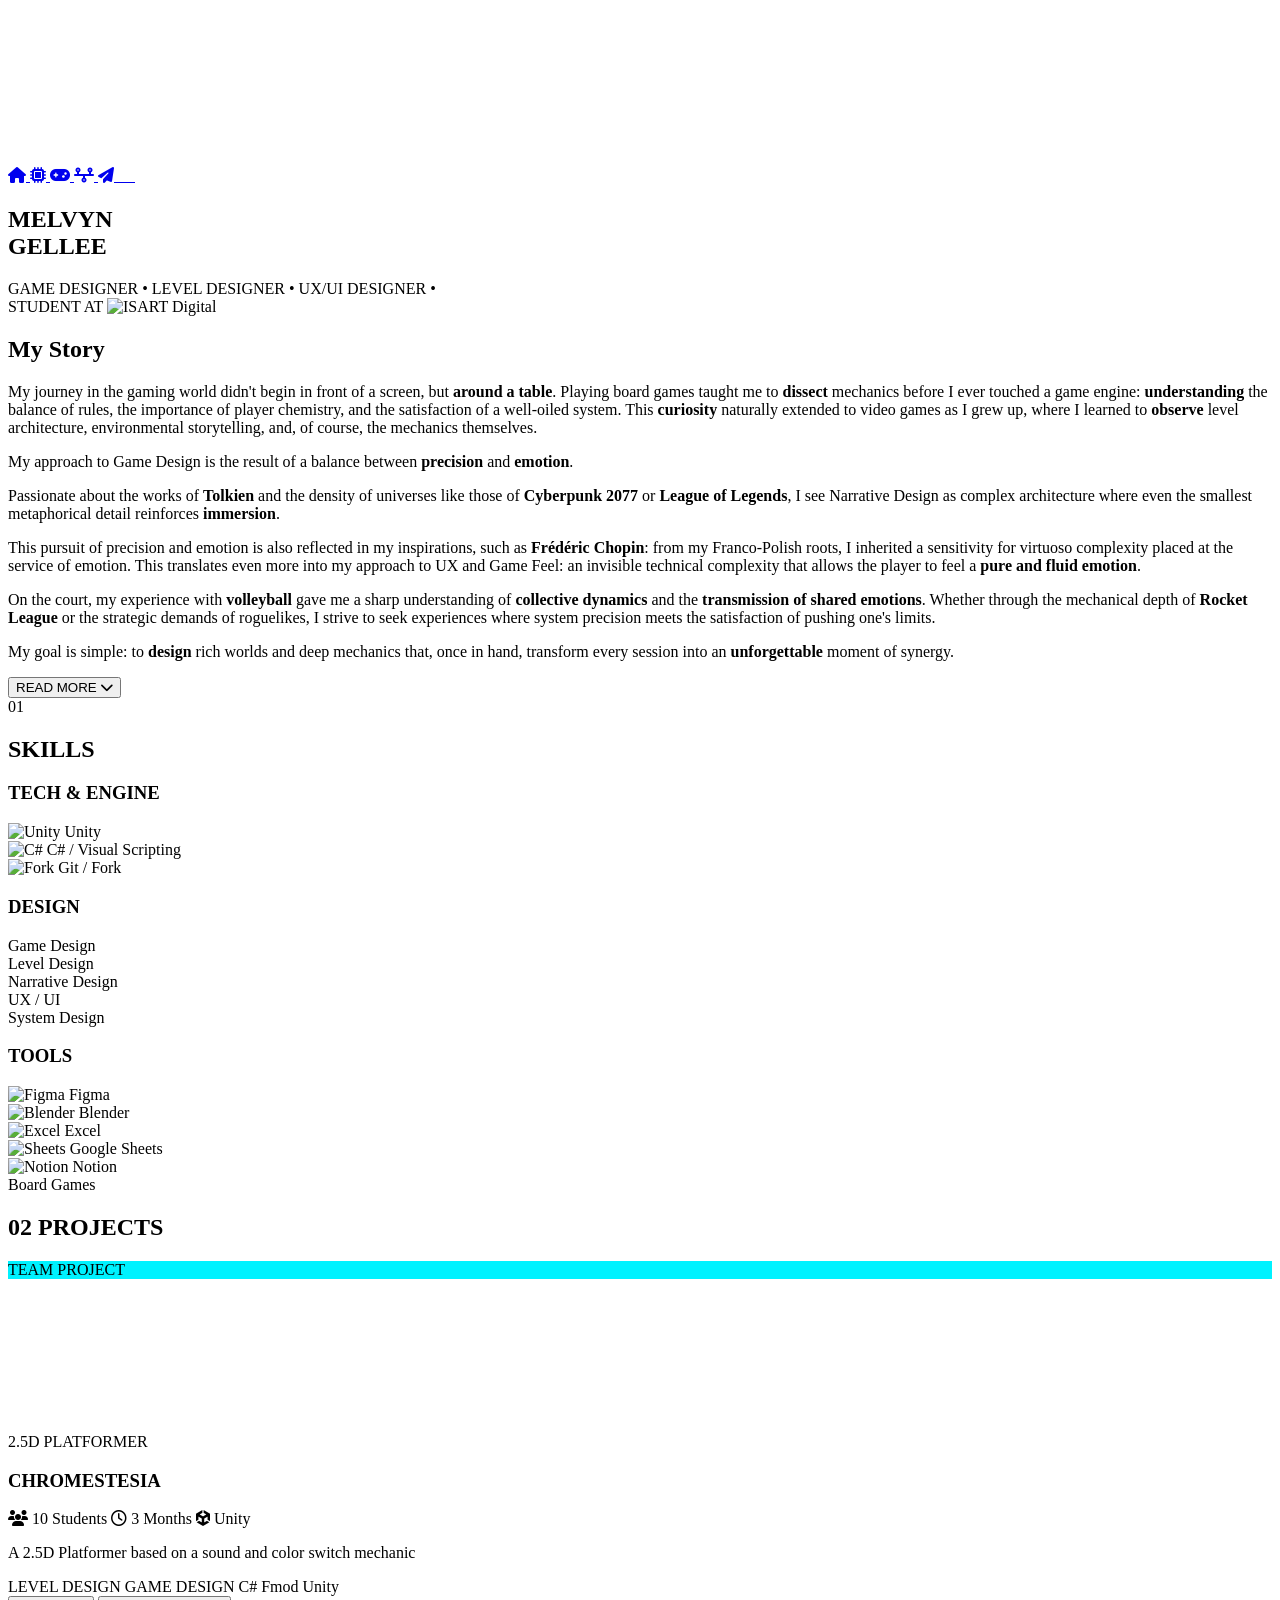
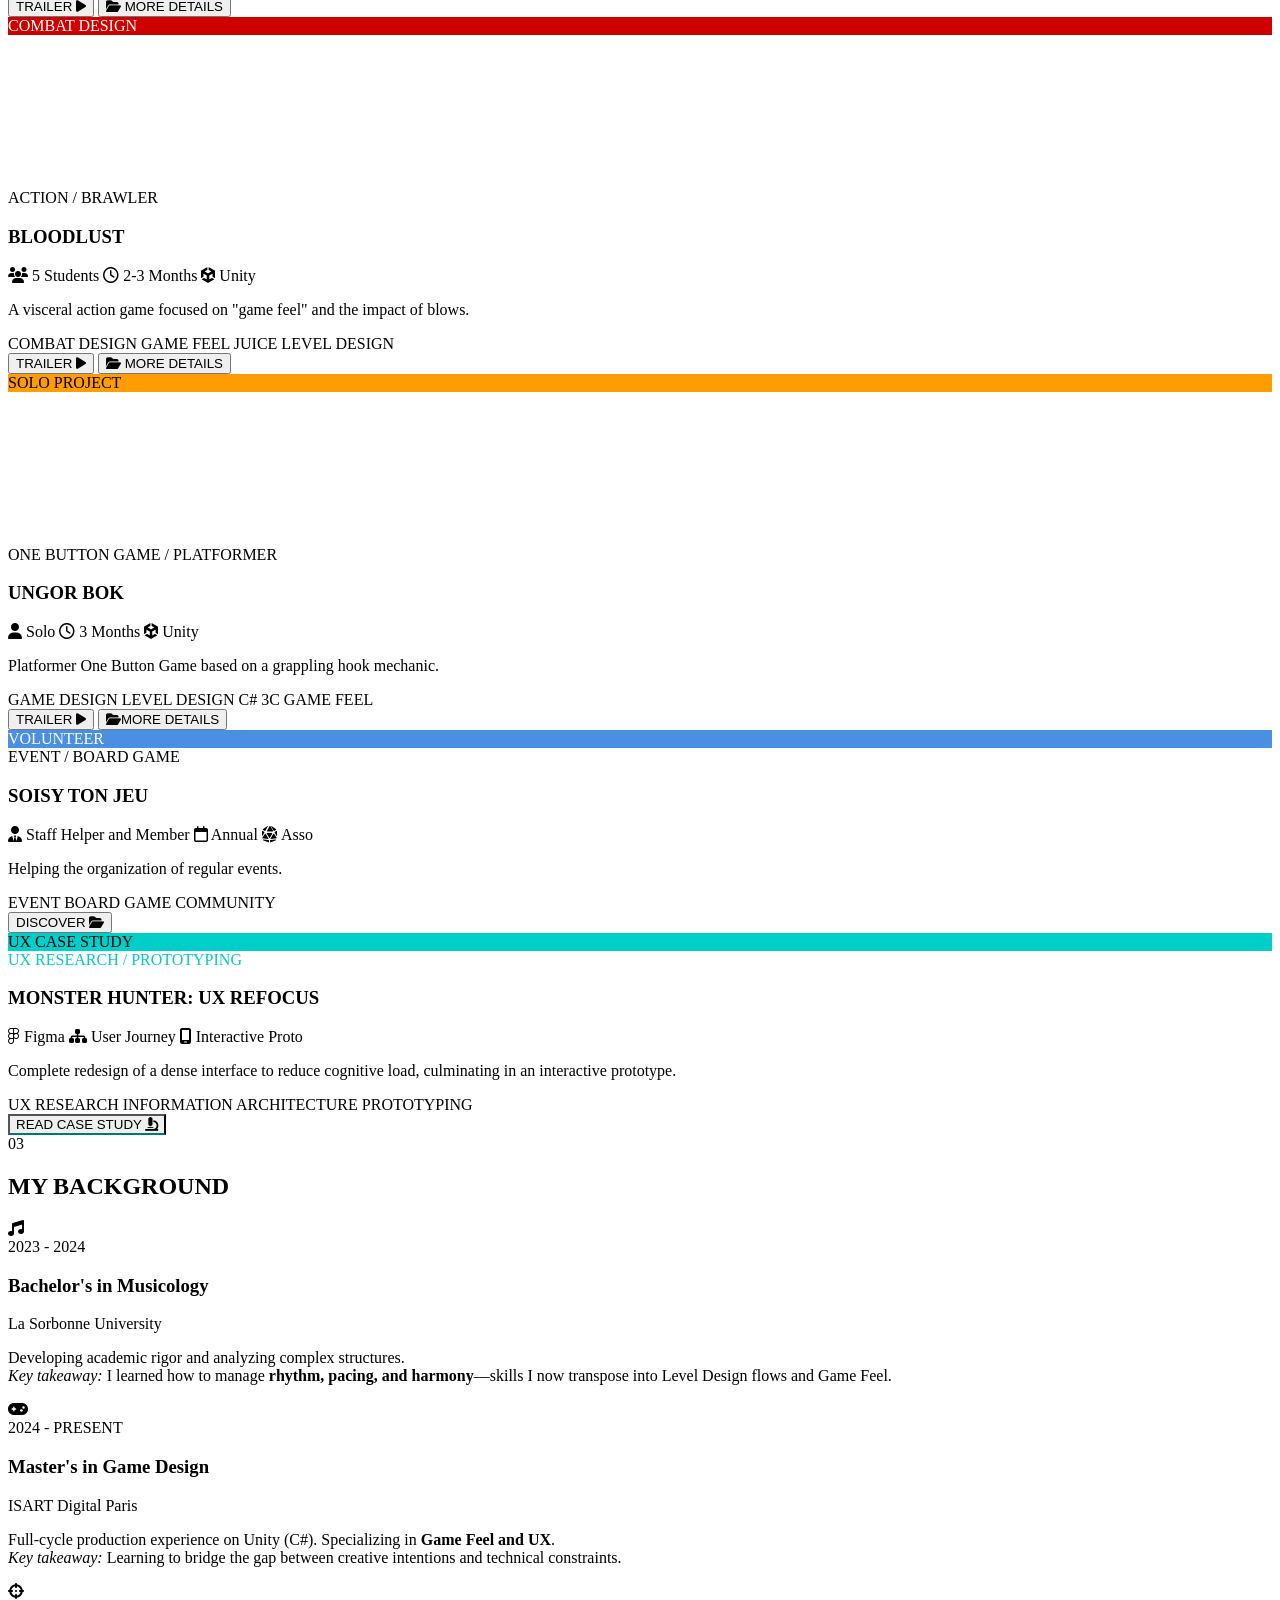
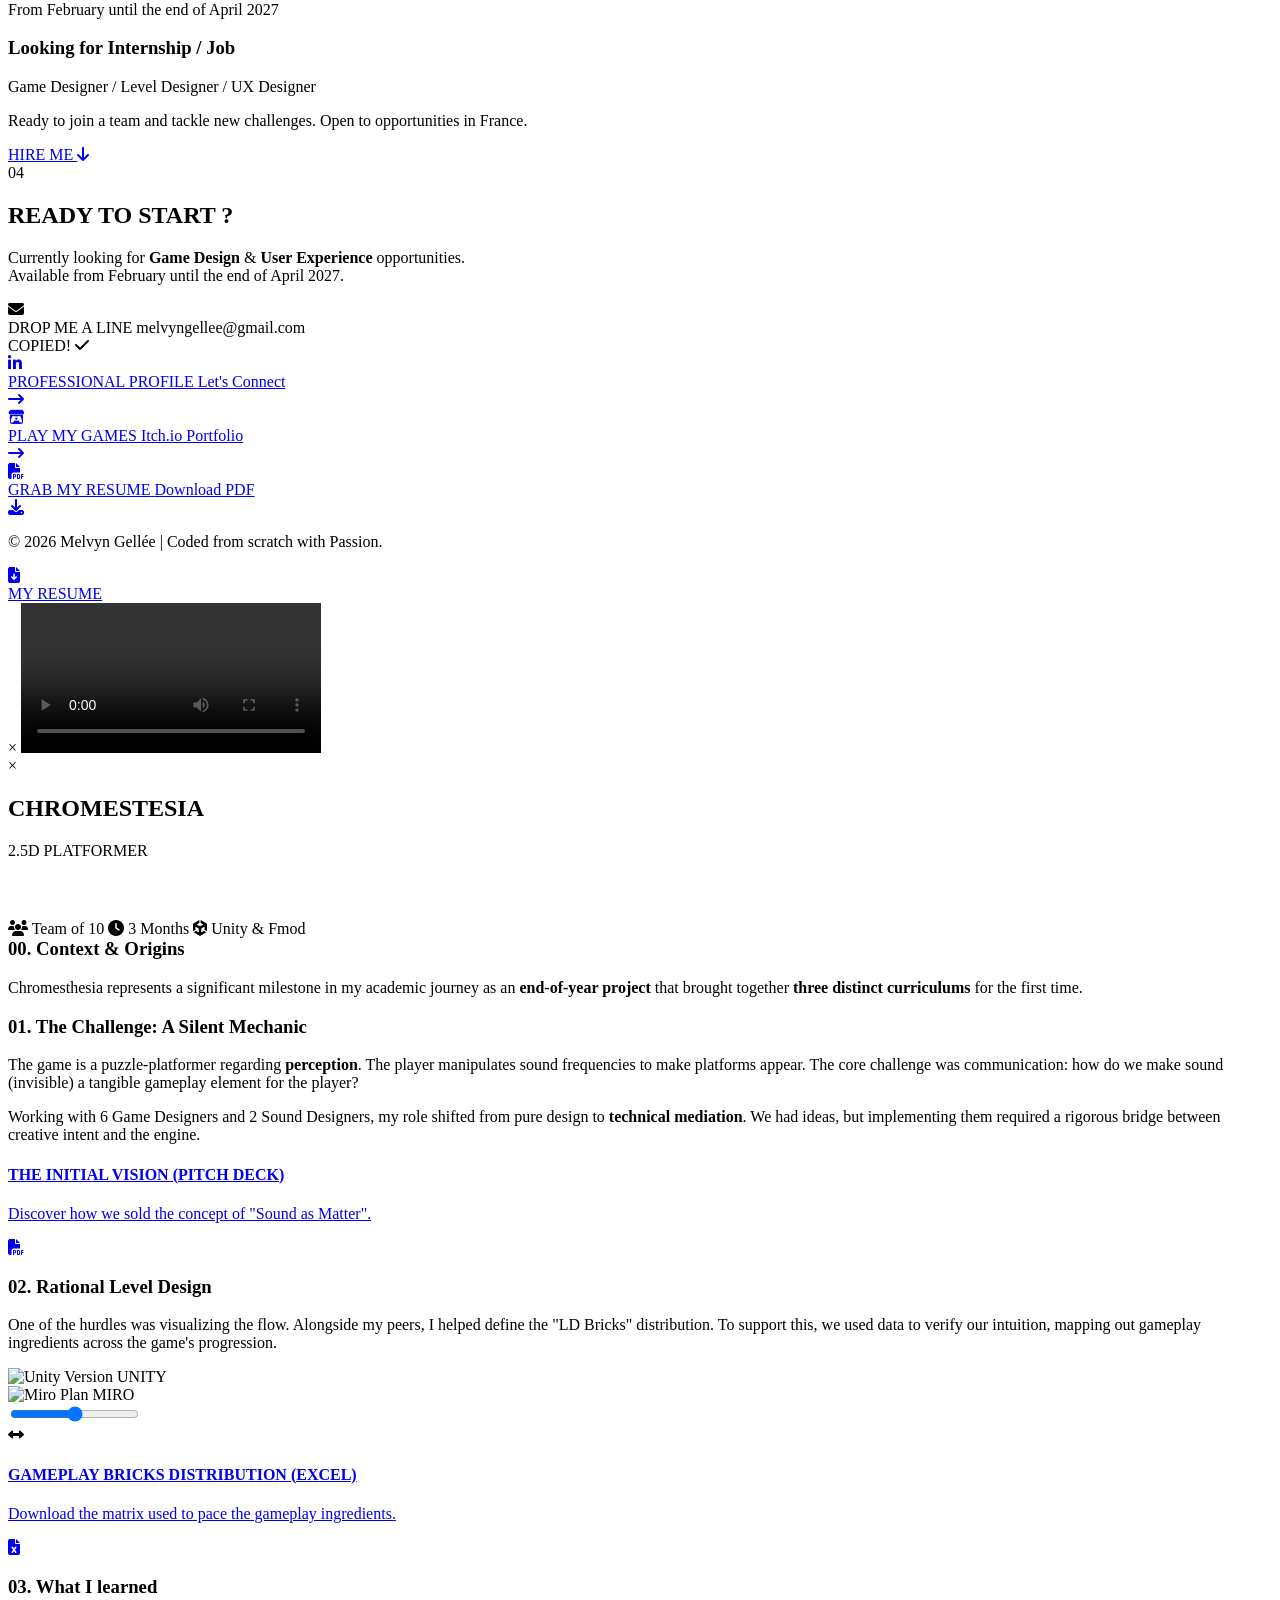
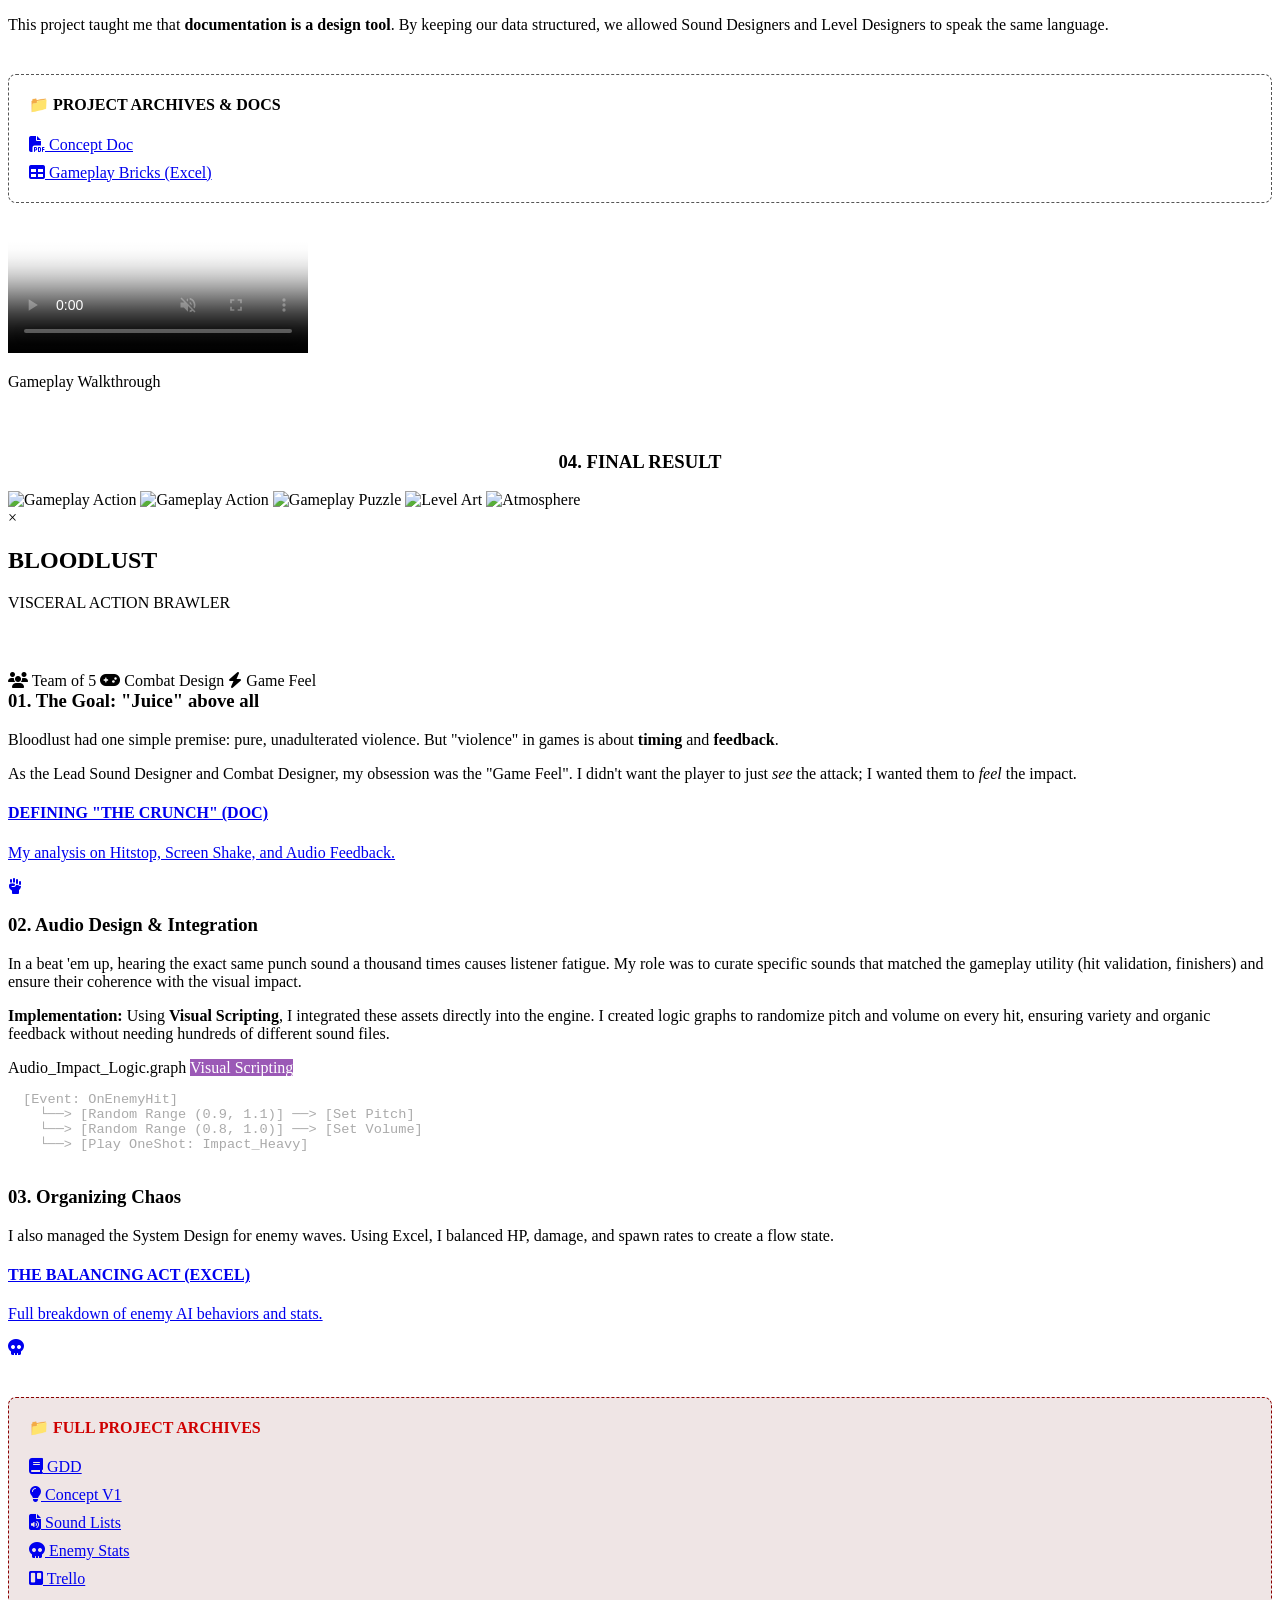
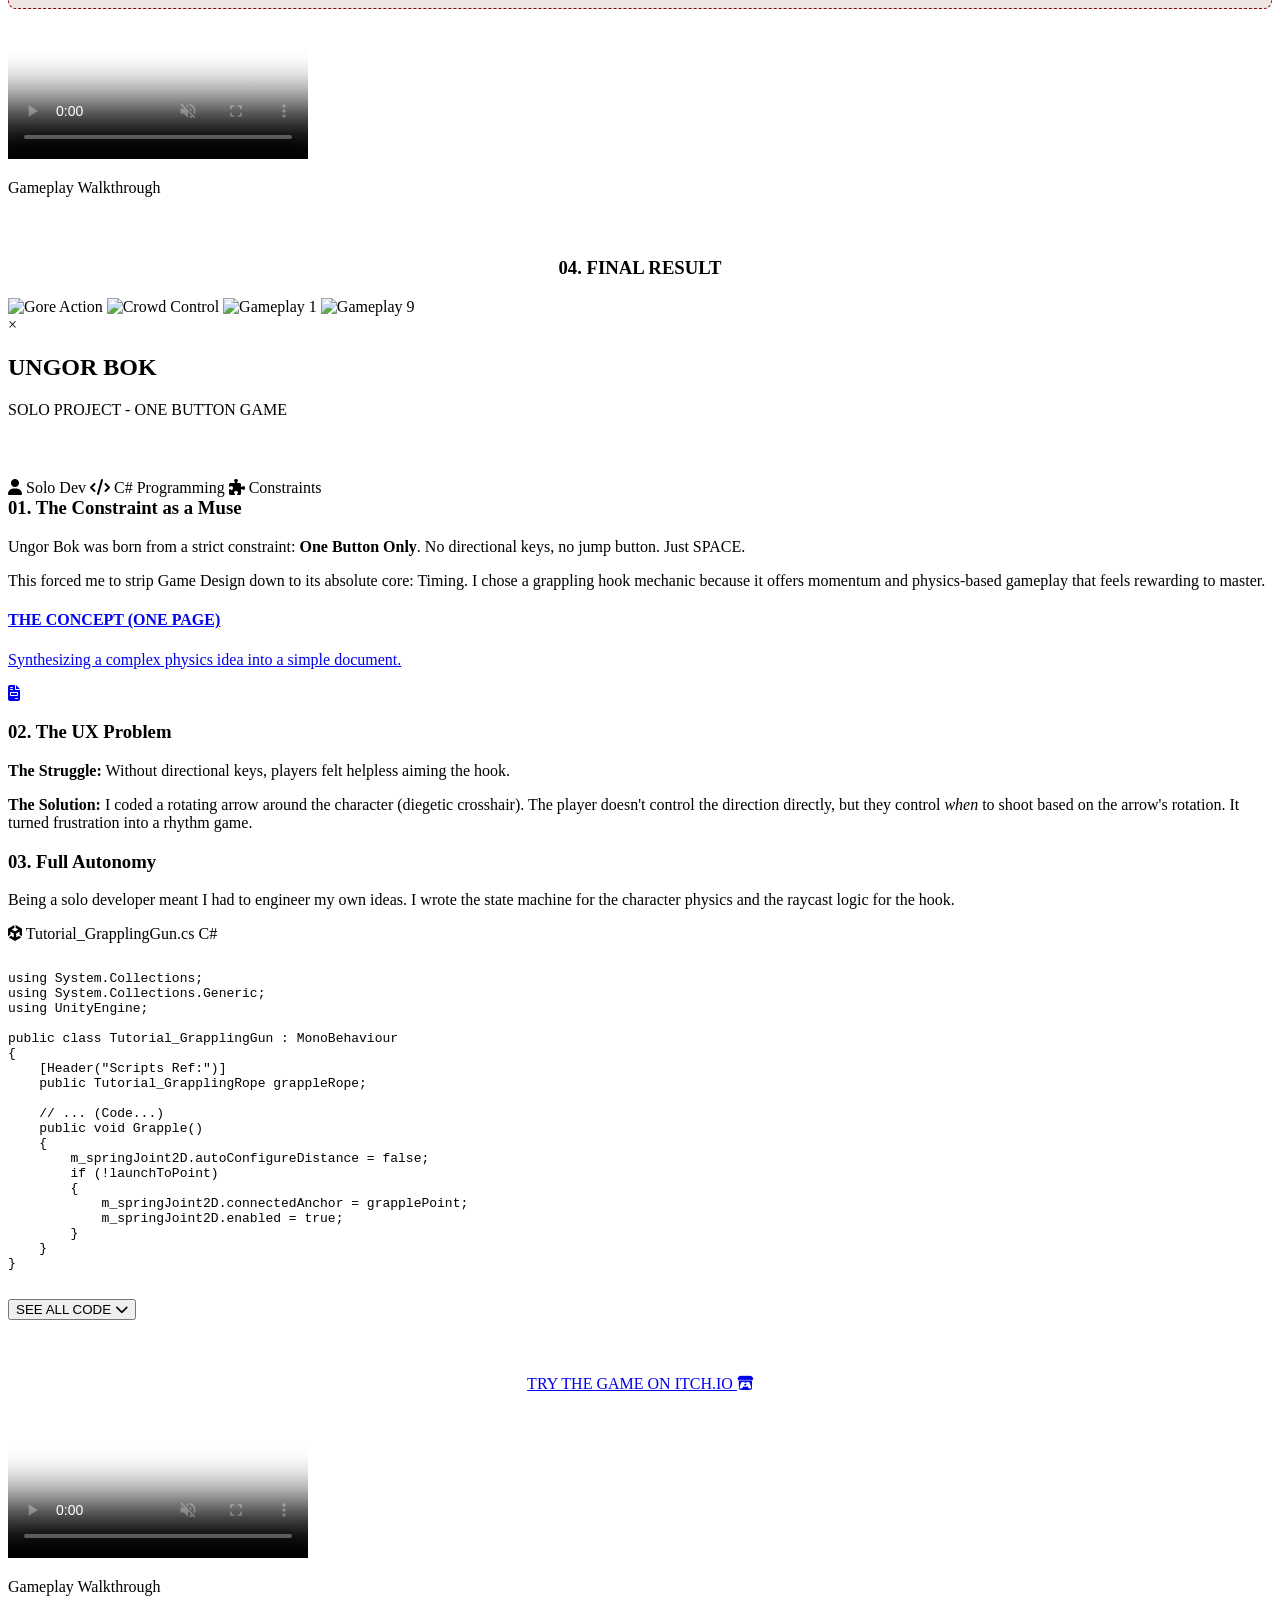
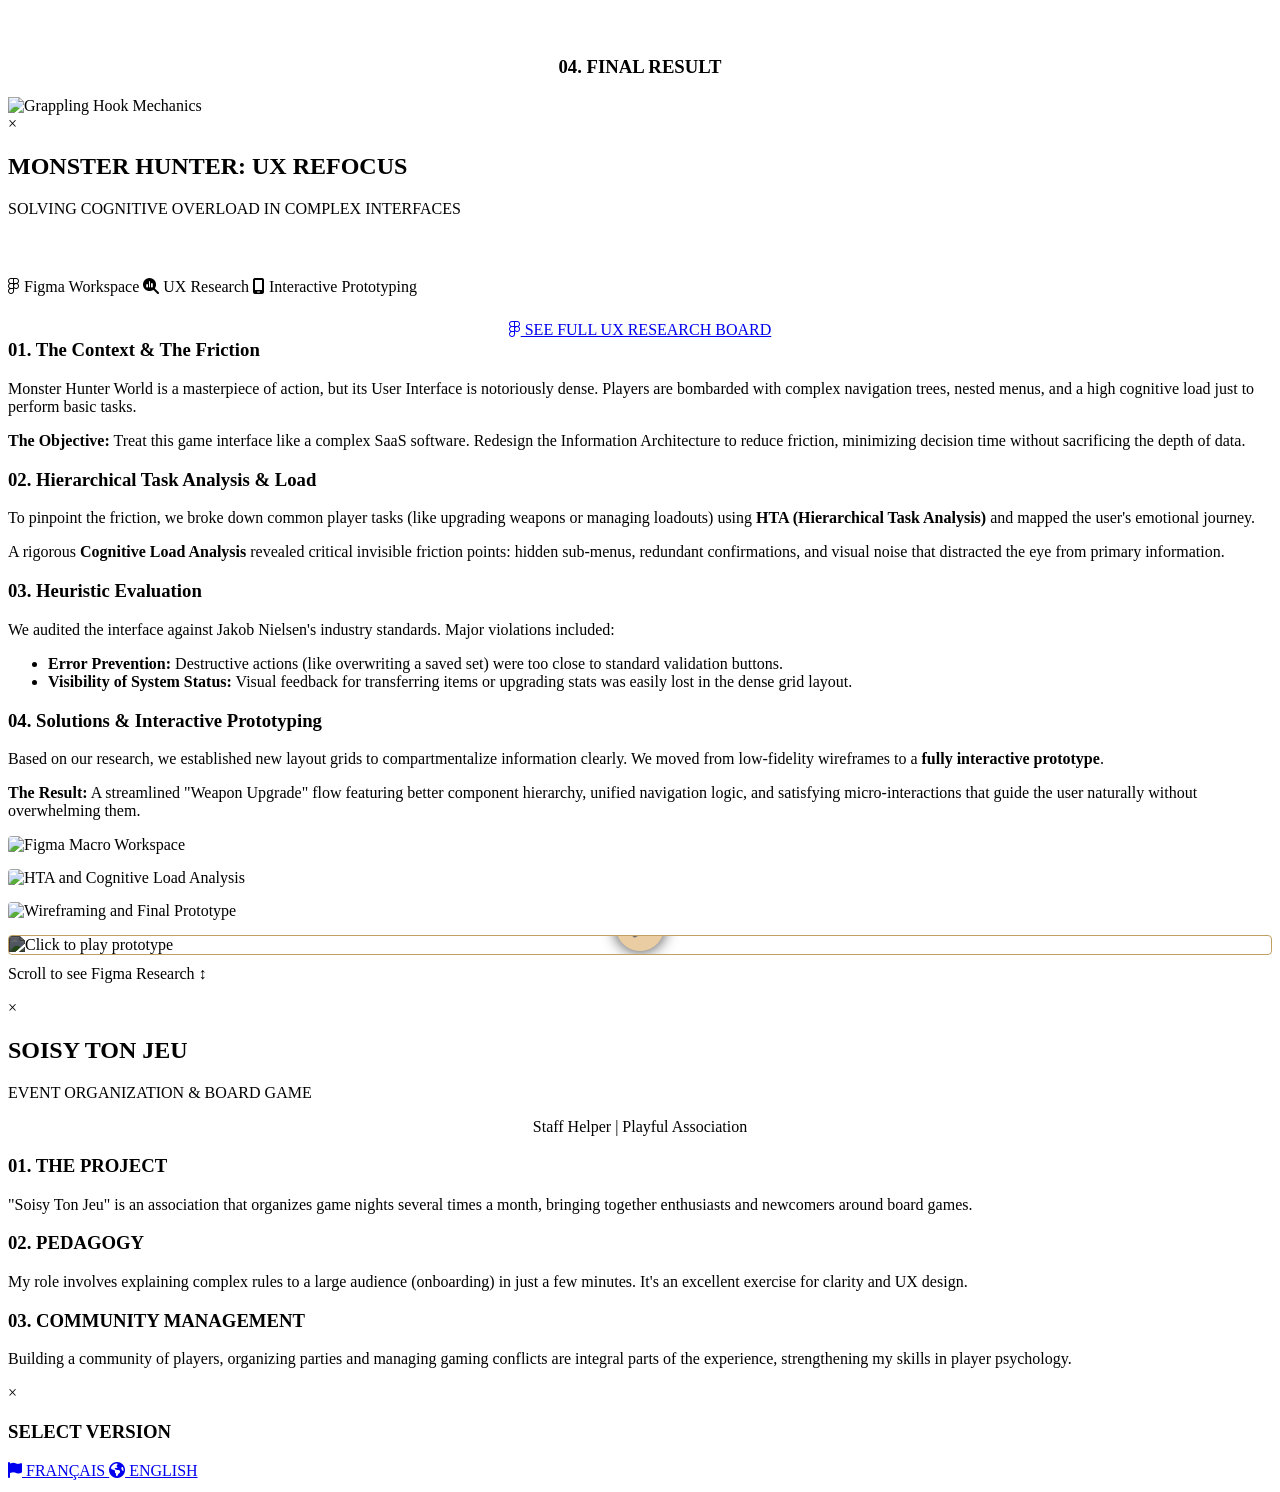
==== commit 8efe6301: "Update Old dates Replacing may 2026 by new dates" ====
--- a/index.html
+++ b/index.html
@@ -360,7 +360,7 @@
                     <div class="timeline-icon future-icon">
                         <i class="fa-solid fa-crosshairs"></i>
                     </div>
-                    <div class="date">STARTING MAY 2026 (Example)</div>
+                    <div class="date">From February until the end of April 2027</div>
                     <h3>Looking for Internship / Job</h3>
                     <span class="institution">Game Designer / Level Designer / UX Designer</span>
                     <p>
@@ -378,8 +378,8 @@
                     <span class="big-number">04</span>
                     <h2>READY TO START ?</h2>
                     <p class="subtitle">
-                        Currently looking for <strong>Game Design</strong> & <strong>Level Design</strong> opportunities.
-                        <br>Available starting <span class="highlight-text">May 2026</span>.
+                        Currently looking for <strong>Game Design</strong> & <strong>User Experience</strong> opportunities.
+                        <br>Available from <span class="highlight-text">February until the end of April 2027</span>.
                     </p>
                 </div>
 
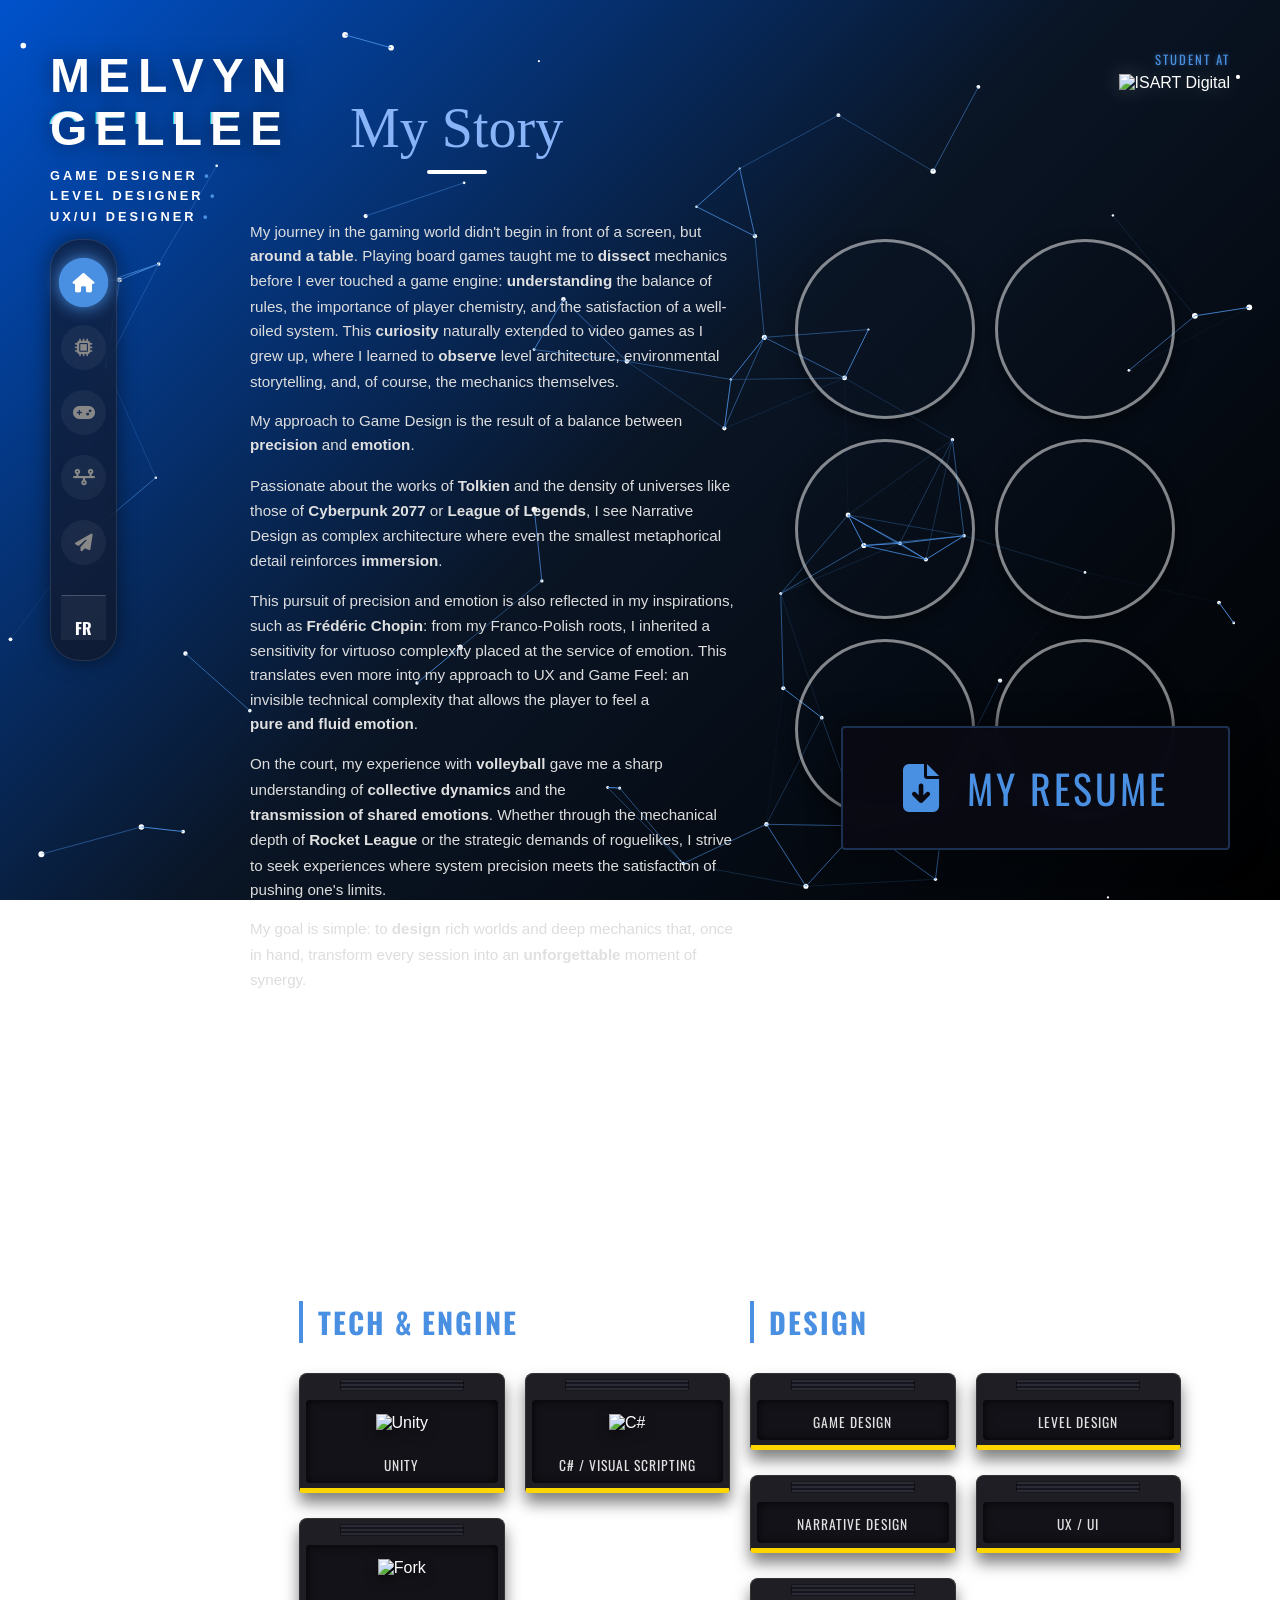
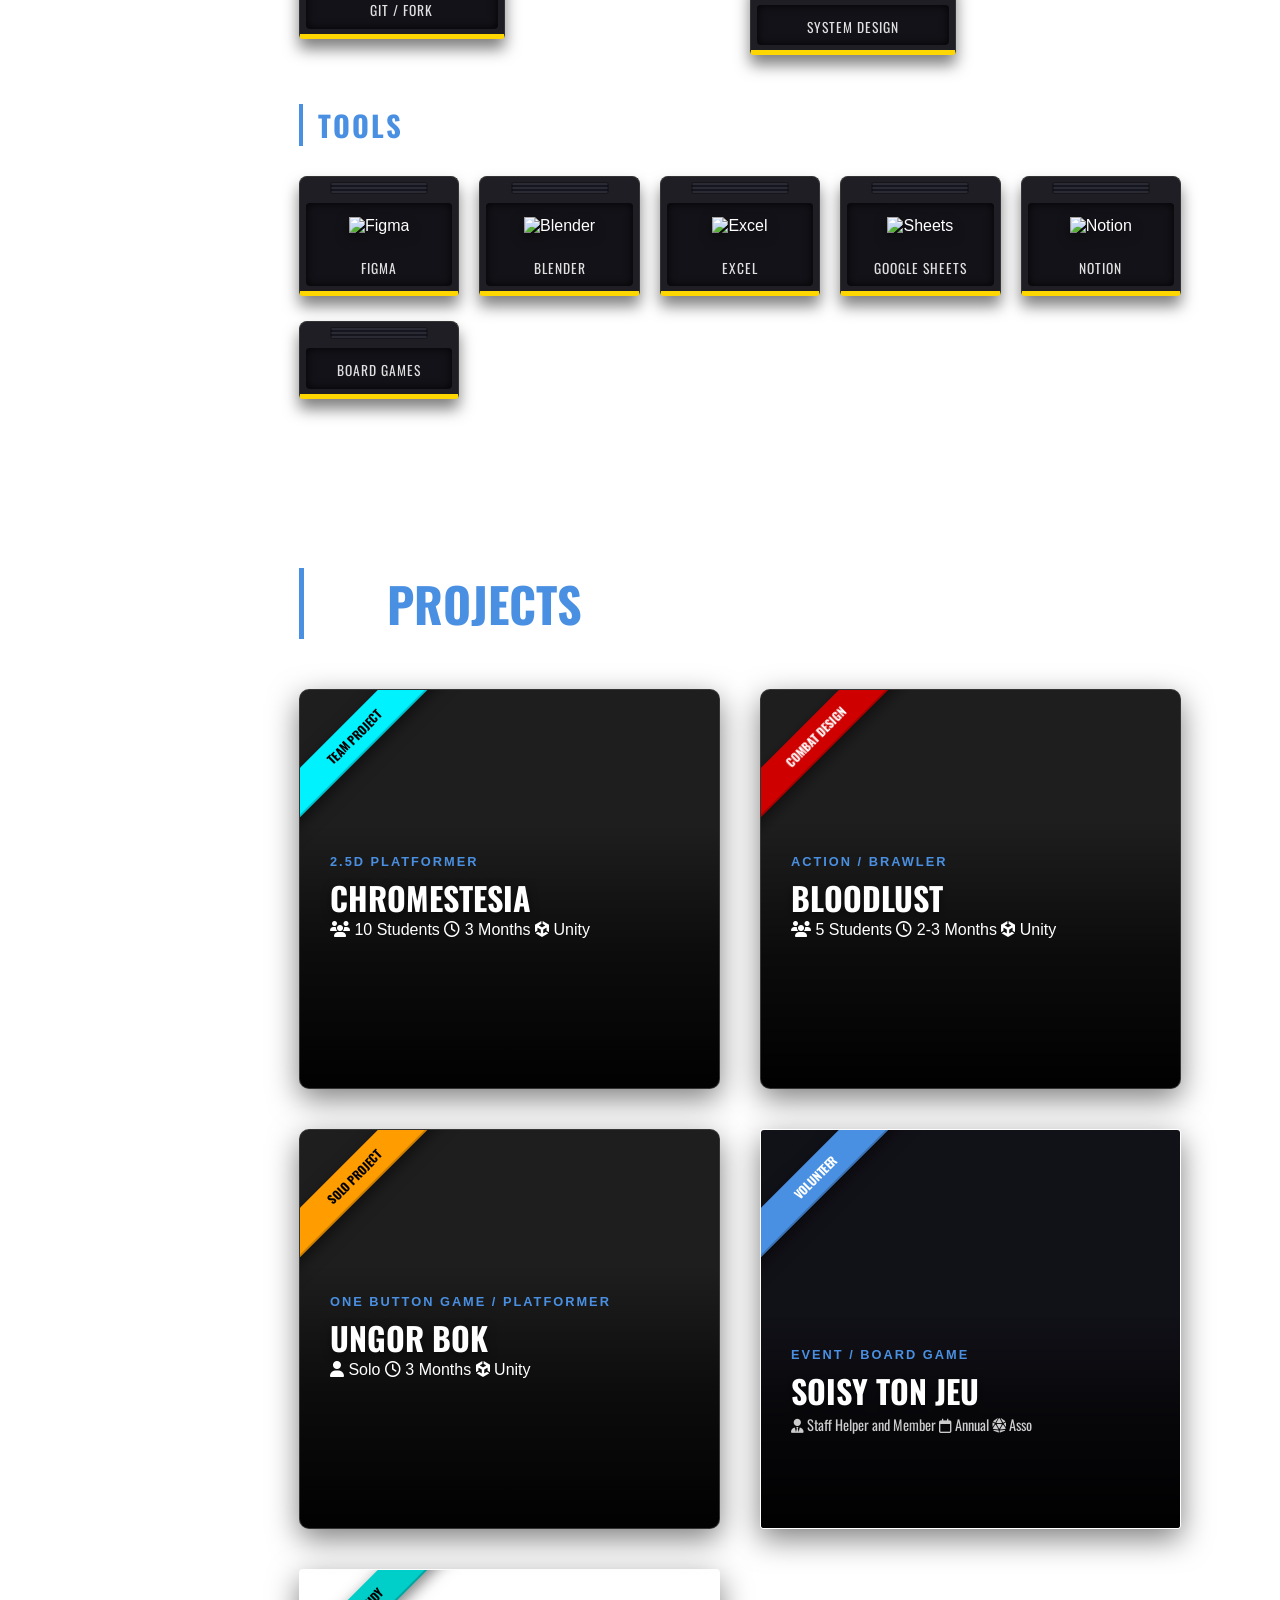
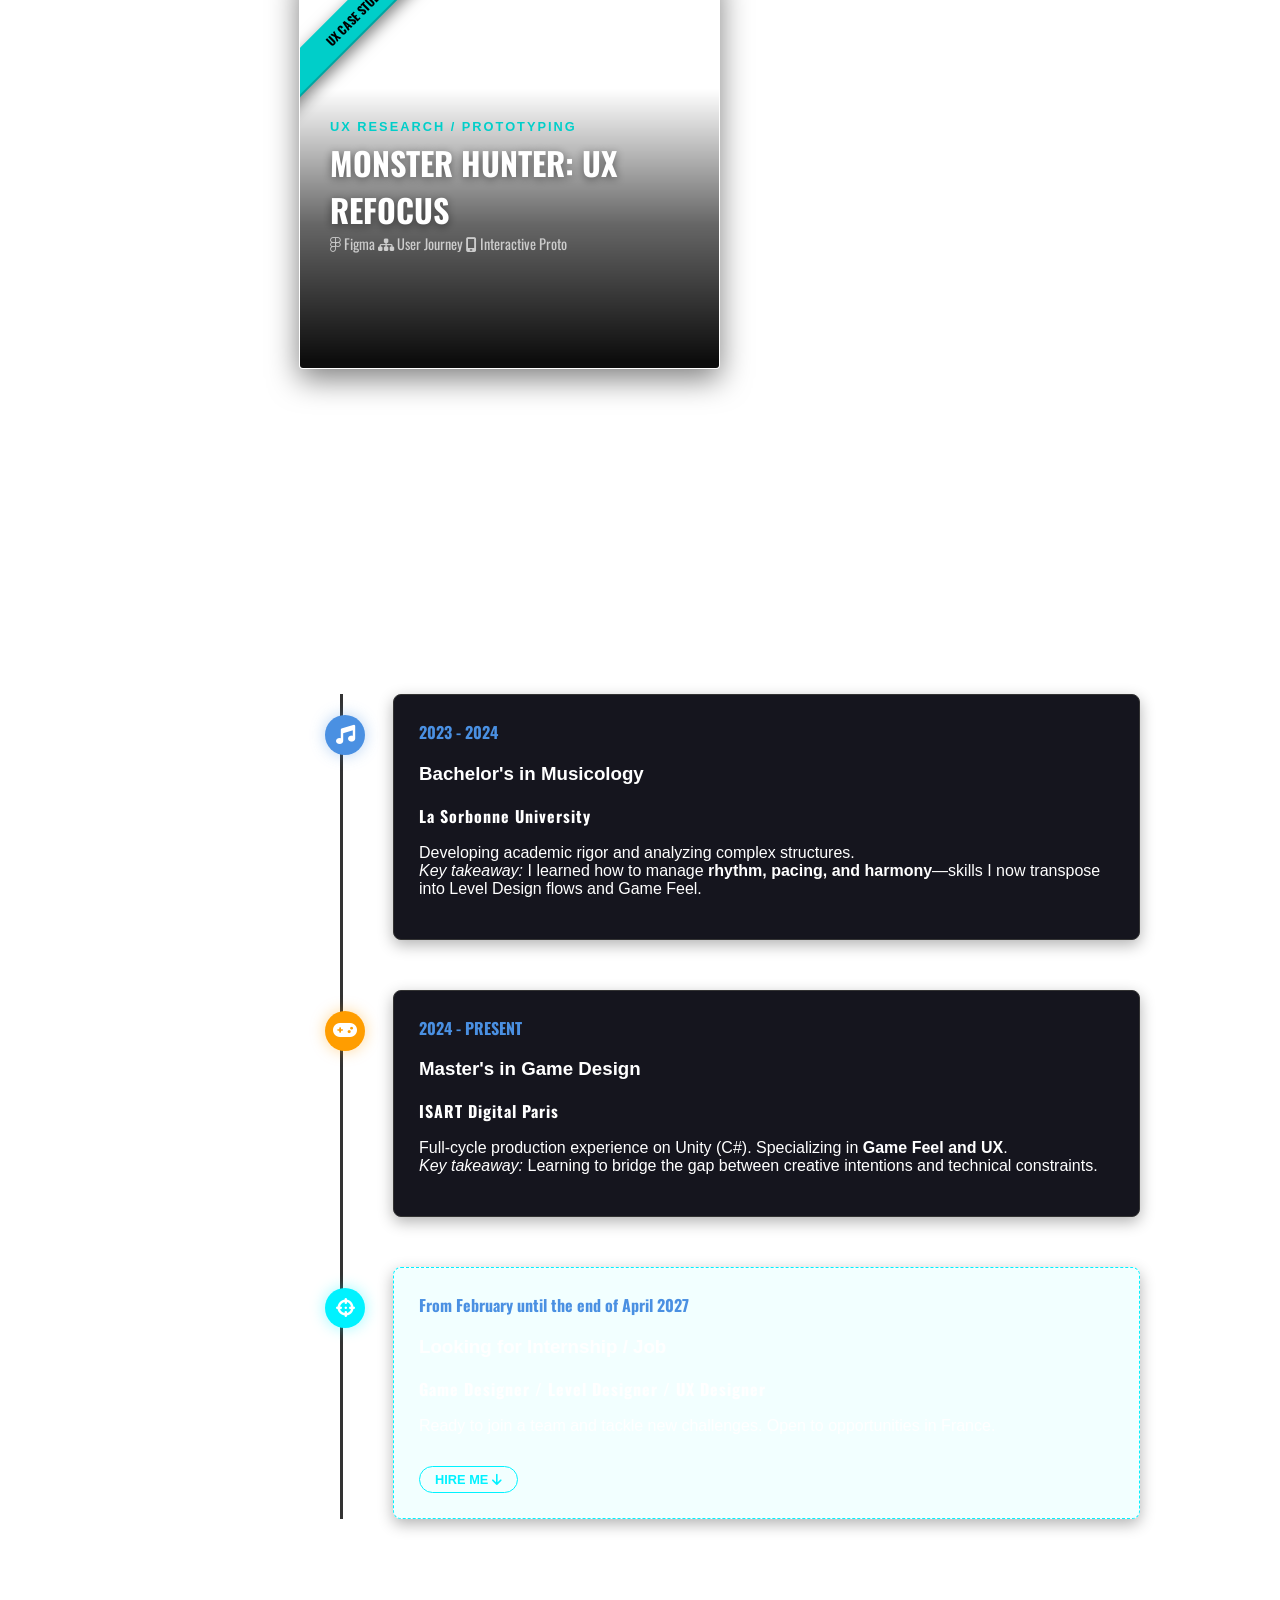
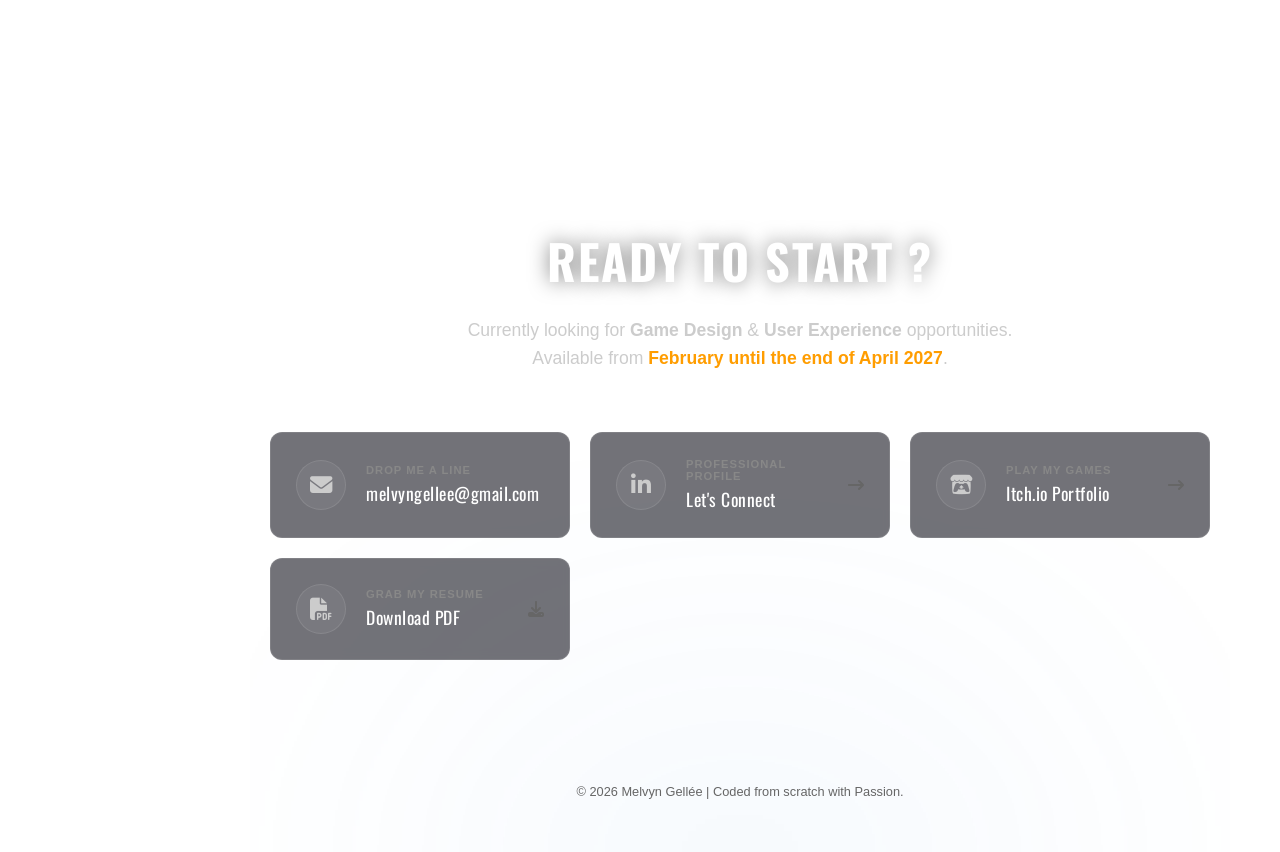
==== commit bade4d49: "Add : "More details button" during project trailer" ====
--- a/index.html
+++ b/index.html
@@ -3,17 +3,17 @@
 <head>
     <meta charset="UTF-8">
     <meta name="viewport" content="width=device-width, initial-scale=1.0">
-    
+
     <title>Melvyn Gellée | Game & Level Designer Portfolio</title>
     <meta name="description" content="Portfolio of Melvyn Gellée, Game Designer & Level Designer specialized in Game Feel, System Design and Unity. Discover my projects like Chromesthesia, Bloodlust and Ungor Bok.">
     <meta name="author" content="Melvyn Gellée">
     <meta name="keywords" content="Game Design, Level Design, Portfolio, Unity, C#, Melvyn Gellée, ISART Digital">
 
     <meta property="og:type" content="website">
-    <meta property="og:url" content="https://ton-site-portfolio.com/"> 
+    <meta property="og:url" content="https://ton-site-portfolio.com/">
     <meta property="og:title" content="Melvyn Gellée | Game Designer Portfolio">
     <meta property="og:description" content="Discover my projects focused on Game Feel, visceral combat design, and precise mechanics. Built with Passion & Unity.">
-    <meta property="og:image" content="assets/portfolio_preview.jpg"> 
+    <meta property="og:image" content="assets/portfolio_preview.jpg">
     <meta name="twitter:card" content="summary_large_image">
     <meta name="twitter:title" content="Melvyn Gellée | Game Designer">
     <meta name="twitter:description" content="Check out my Game Design portfolio.">
@@ -50,7 +50,7 @@
         <a href="#contact" class="hud-link" data-tooltip="Contact">
             <i class="fa-solid fa-paper-plane"></i>
         </a>
-<a href="index_fr.html" class="hud-link" data-tooltip="Français" style="border-top: 1px solid rgba(255,255,255,0.2); padding-top: 20px; margin-top: 10px; border-radius: 0;">
+        <a href="index_fr.html" class="hud-link" data-tooltip="Français" style="border-top: 1px solid rgba(255,255,255,0.2); padding-top: 20px; margin-top: 10px; border-radius: 0;">
             <span style="font-family: 'Oswald', sans-serif; font-weight: bold; font-size: 1rem; color: #fff;">FR</span>
         </a>
     </nav>
@@ -81,16 +81,16 @@
                     <p>On the court, my experience with <strong class="shootable" data-target="c3">volleyball</strong> gave me a sharp understanding of <strong>collective dynamics</strong> and the <strong>transmission of shared emotions</strong>. Whether through the mechanical depth of <strong class="shootable" data-target="c1">Rocket League</strong> or the strategic demands of roguelikes, I strive to seek experiences where system precision meets the satisfaction of pushing one's limits.</p>
                     <p>My goal is simple: to <strong>design</strong> rich worlds and deep mechanics that, once in hand, transform every session into an <strong>unforgettable</strong> moment of synergy.</p>
                 </div>
-                
+
                 <button id="bio-toggle-btn" class="btn-read-more">
                     READ MORE <i class="fa-solid fa-chevron-down"></i>
                 </button>
             </div>
-            
+
             <div class="bio-images">
-                <div class="circle c1" data-title="Rocket League : Precision and Complexity"></div> 
+                <div class="circle c1" data-title="Rocket League : Precision and Complexity"></div>
                 <div class="circle c2" data-title=" J.R.R Tolkien : Narrative Architecture"></div>
-                <div class="circle c3" data-title="Volley-Ball : Team Spirit" ></div>
+                <div class="circle c3" data-title="Volley-Ball : Team Spirit"></div>
                 <div class="circle c4" data-title="F. Chopin : Emotional and Artistic Sensitivity"></div>
                 <div class="circle c5" data-title="League of Legends : Diversity"></div>
                 <div class="circle c6" data-title=" My father's board game association : Where it all began"></div>
@@ -109,7 +109,7 @@
                     <div class="skill-grid">
                         <div class="skill-card">
                             <img src="assets/unity.png" alt="Unity" class="skill-icon">
-                            <span>Unity</span> 
+                            <span>Unity</span>
                         </div>
                         <div class="skill-card">
                             <img src="assets/csharp.png" alt="C#" class="skill-icon">
@@ -167,8 +167,8 @@
 
         <section id="projets" class="projects-section">
             <h2 class="section-title">02 <span class="highlight">PROJECTS</span></h2>
-            
-<div class="projects-grid">
+
+            <div class="projects-grid">
 
                 <div class="project-card video-trigger" data-video="assets/chrome_trailer.mp4">
                     <div class="wip-ribbon" style="background: #00f2ff; color: #000;">TEAM PROJECT</div>
@@ -176,7 +176,7 @@
                     <video class="project-video-bg" loop muted preload="none" playsinline>
                         <source src="assets/chrome_trailer.mp4" type="video/mp4">
                     </video>
-                    
+
                     <div class="project-content">
                         <span class="project-type"> 2.5D PLATFORMER</span>
                         <h3>CHROMESTESIA</h3>
@@ -201,7 +201,7 @@
                                 </button>
                             </div>
                         </div>
-                    </div> 
+                    </div>
                 </div>
 
                 <div class="project-card video-trigger" data-video="assets/bloodlust_trailer.mp4">
@@ -327,7 +327,7 @@
                 <span class="big-number">03</span>
                 <h2>MY BACKGROUND</h2>
             </div>
-            
+
             <div class="timeline">
                 <div class="timeline-progress-bar" id="xp-bar"></div>
                 <div class="timeline-block">
@@ -338,7 +338,7 @@
                     <h3>Bachelor's in Musicology</h3>
                     <span class="institution">La Sorbonne University</span>
                     <p>
-                        Developing academic rigor and analyzing complex structures. 
+                        Developing academic rigor and analyzing complex structures.
                         <br><em>Key takeaway:</em> I learned how to manage <strong>rhythm, pacing, and harmony</strong>—skills I now transpose into Level Design flows and Game Feel.
                     </p>
                 </div>
@@ -445,13 +445,15 @@
         <div class="text-cv">MY RESUME</div>
     </a>
 
+    <!-- L'AJOUT DU BOUTON EST ICI -->
     <div id="video-modal" class="modal-overlay" style="z-index: 30000 !important;">
         <div class="modal-content">
-            <span class="close-modal">&times;</span> 
+            <span class="close-modal">&times;</span>
             <video controls id="full-screen-video">
                 <source src="" type="video/mp4">
                 Votre navigateur ne supporte pas la vidéo.
             </video>
+            <button id="modal-more-details-btn" class="modal-more-details">MORE DETAILS <i class="fa-solid fa-arrow-right"></i></button>
         </div>
     </div>
 
@@ -742,14 +744,14 @@
     <div id="modal-mh" class="project-modal">
         <div class="modal-container">
             <span class="close-details">&times;</span>
-            
+
             <div class="modal-header">
                 <h2>MONSTER HUNTER: UX REFOCUS</h2>
                 <span class="modal-subtitle">SOLVING COGNITIVE OVERLOAD IN COMPLEX INTERFACES</span>
             </div>
 
             <div class="modal-scroll-content">
-                
+
                 <div class="modal-intro-header">
                     <p class="story-text" style="text-align: center; font-size: 1.2rem; color: #fff;">
                         <em>"How do you organize massive amounts of data without overwhelming the user?"</em>
@@ -759,7 +761,7 @@
                         <span><i class="fa-solid fa-magnifying-glass-chart"></i> UX Research</span>
                         <span><i class="fa-solid fa-mobile-screen"></i> Interactive Prototyping</span>
                     </div>
-                    
+
                     <div style="text-align: center; margin-top: 25px;">
                         <a href="https://www.figma.com/board/p2ecsPdw0Nsvcc8RyfKGwx/PES?node-id=0-1&t=nz2nZEmIFNTCWgEf-1" target="_blank" class="dl-btn mh-quest-btn">
                             <i class="fa-brands fa-figma"></i> SEE FULL UX RESEARCH BOARD
@@ -768,9 +770,9 @@
                 </div>
 
                 <div class="modal-split-layout">
-                    
+
                     <div class="story-column">
-                        
+
                         <h3 class="story-chapter-title" style="margin-top: 0;">01. The Context & The Friction</h3>
                         <div class="story-text">
                             <p>Monster Hunter World is a masterpiece of action, but its User Interface is notoriously dense. Players are bombarded with complex navigation trees, nested menus, and a high cognitive load just to perform basic tasks.</p>
@@ -802,14 +804,14 @@
 
                     <div class="visual-column">
                         <div class="sticky-video-container" style="max-height: 75vh; overflow-y: auto;">
-                            
+
                             <img src="assets/mh_figma_macro.jpg" alt="Figma Macro Workspace" style="width: 100%; display: block; margin-bottom: 15px; border-radius: 4px;">
                             <img src="assets/mh_hta.jpg" alt="HTA and Cognitive Load Analysis" style="width: 100%; display: block; margin-bottom: 15px; border-radius: 4px;">
                             <img src="assets/mh_wireframes.jpg" alt="Wireframing and Final Prototype" style="width: 100%; display: block; margin-bottom: 15px; border-radius: 4px;">
 
                             <div class="video-trigger" data-video="assets/mh_prototype_demo.mp4" onmouseover="this.style.transform='scale(1.02)'" onmouseout="this.style.transform='scale(1)'" style="position: relative; cursor: pointer; border-radius: 4px; overflow: hidden; border: 1px solid var(--mh-gold, #c0a062); transition: transform 0.3s ease;">
                                 <img src="assets/mh_wireframes.jpg" alt="Click to play prototype" style="width: 100%; display: block; filter: brightness(0.4);">
-                                
+
                                 <div style="position: absolute; top: 50%; left: 50%; transform: translate(-50%, -50%); text-align: center; width: 100%;">
                                     <i class="fa-solid fa-circle-play" style="font-size: 3rem; color: #eacda3; margin-bottom: 10px; text-shadow: 0 0 15px rgba(0,0,0,0.8);"></i>
                                     <p style="color: #fff; font-family: 'Oswald', sans-serif; letter-spacing: 2px; margin: 0; font-size: 1.1rem; text-shadow: 0 0 10px rgba(0,0,0,0.8);">SHOW PROTOTYPE IN ACTION</p>
@@ -863,7 +865,7 @@
                 <a href="assets/CV_Melvyn_GelleeV2.pdf" target="_blank" class="cv-btn-option">
                     <i class="fa-solid fa-flag"></i> FRANÇAIS
                 </a>
-                
+
                 <a href="assets/CV_MelvynGellee_EN.pdf" target="_blank" class="cv-btn-option">
                     <i class="fa-solid fa-earth-americas"></i> ENGLISH
                 </a>
@@ -874,28 +876,28 @@
     <script src="app.js"></script>
 
     <script type="application/ld+json">
-    {
-      "@context": "http://schema.org",
-      "@type": "Person",
-      "name": "Melvyn Gellée",
-      "jobTitle": "Game Designer & Level Designer",
-      "url": "https://ton-site-portfolio.com",
-      "sameAs": [
-        "https://www.linkedin.com/in/melvyn-gellée-7b75701bb/",
-        "https://melvyng.itch.io"
-      ],
-      "alumniOf": [
         {
-          "@type": "CollegeOrUniversity",
-          "name": "ISART Digital"
-        },
-        {
-          "@type": "CollegeOrUniversity",
-          "name": "Sorbonne Université"
+          "@context": "http://schema.org",
+          "@type": "Person",
+          "name": "Melvyn Gellée",
+          "jobTitle": "Game Designer & Level Designer",
+          "url": "https://ton-site-portfolio.com",
+          "sameAs": [
+            "https://www.linkedin.com/in/melvyn-gellée-7b75701bb/",
+            "https://melvyng.itch.io"
+          ],
+          "alumniOf": [
+            {
+              "@type": "CollegeOrUniversity",
+              "name": "ISART Digital"
+            },
+            {
+              "@type": "CollegeOrUniversity",
+              "name": "Sorbonne Université"
+            }
+          ],
+          "knowsAbout": ["Game Design", "Level Design", "Unity", "C#", "Sound Design", "Game Feel"]
         }
-      ],
-      "knowsAbout": ["Game Design", "Level Design", "Unity", "C#", "Sound Design", "Game Feel"]
-    }
     </script>
 </body>
 </html>
--- a/style.css
+++ b/style.css
@@ -0,0 +1,1297 @@
+/* =========================================
+   1. VARIABLES & RESET
+   ========================================= */
+:root {
+    --bg-gradient: linear-gradient(135deg, #2b3a67 0%, #1a1a1a 60%, #000000 100%);
+    --text-white: #ffffff;
+    --accent-blue: #4a90e2; /* Bleu clair principal */
+    --accent-gold: #ffd700; /* Or (Skills/WIP) */
+    --card-bg: #1e1e1e;
+    --font-head: 'Oswald', sans-serif;
+    --font-body: 'Montserrat', sans-serif;
+}
+
+* { box-sizing: border-box; }
+
+body {
+    margin: 0;
+    padding: 0;
+    background: linear-gradient(135deg, #0052cc 0%, #0a1525 50%, #000000 100%);
+    background-attachment: fixed;
+    color: var(--text-white);
+    font-family: var(--font-body);
+    display: flex;
+    overflow-x: hidden; /* Empêche le scroll horizontal global */
+}
+
+/* Canvas des particules (Fond animé) */
+#particle-canvas {
+    position: fixed;
+    top: 0; left: 0; width: 100%; height: 100%;
+    z-index: -1;
+    pointer-events: none;
+    background: transparent;
+}
+
+/* =========================================
+   2. SIDEBAR & NAVIGATION
+   ========================================= */
+.sidebar {
+    position: fixed;
+    top: 50px; left: 50px;
+    width: 200px;
+    z-index: 100;
+}
+
+.logo-area h1 {
+    font-family: 'Montserrat', sans-serif;
+    font-weight: 900;
+    font-size: 3rem;
+    line-height: 1.1;
+    letter-spacing: 8px;
+    margin: 0;
+    text-transform: uppercase;
+    color: white;
+    text-shadow: 0 0 20px rgba(0,0,0,0.5);
+    position: relative;
+}
+
+/* Effet Glitch sur le Logo */
+.logo-area h1::before, .logo-area h1::after {
+    content: "MELVYN\AGELLEE"; /* \A fait le saut de ligne en CSS content */
+    position: absolute; top: 0; left: 0; width: 100%; height: 100%; opacity: 0.8;
+}
+.logo-area h1::before {
+    left: 2px; text-shadow: -1px 0 #ff00c1; clip-path: inset(44% 0 61% 0);
+    animation: glitch-anim-1 2.5s infinite linear alternate-reverse;
+}
+.logo-area h1::after {
+    left: -2px; text-shadow: -1px 0 #00fff9; clip-path: inset(50% 0 30% 0);
+    animation: glitch-anim-2 3s infinite linear alternate-reverse;
+}
+
+@keyframes glitch-anim-1 {
+    0% { clip-path: inset(20% 0 80% 0); } 20% { clip-path: inset(60% 0 10% 0); }
+    40% { clip-path: inset(40% 0 50% 0); } 60% { clip-path: inset(80% 0 5% 0); }
+    80% { clip-path: inset(10% 0 70% 0); } 100% { clip-path: inset(30% 0 20% 0); }
+}
+@keyframes glitch-anim-2 {
+    0% { clip-path: inset(10% 0 60% 0); } 20% { clip-path: inset(80% 0 5% 0); }
+    40% { clip-path: inset(30% 0 20% 0); } 60% { clip-path: inset(10% 0 80% 0); }
+    80% { clip-path: inset(50% 0 30% 0); } 100% { clip-path: inset(70% 0 10% 0); }
+}
+
+.sub-logo {
+    font-size: 0.8rem; letter-spacing: 3px; margin-top: 10px;
+    font-weight: bold; line-height: 1.6;
+}
+.dot { color: var(--accent-blue); }
+
+/* Navigation & Conteneur Principal Fixé */
+main {
+    margin-left: 250px; 
+    flex: 1; /* Prend tout l'espace restant proprement */
+    min-width: 0; /* Empêche les éléments de forcer l'élargissement de l'écran */
+    padding-right: 50px;
+}
+
+.top-nav {
+    display: none !important; /* On cache l'ancienne nav pour utiliser le HUD */
+}
+
+/* Badge École */
+.school-badge {
+    position: fixed; top: 50px; right: 50px;
+    text-align: right; z-index: 10;
+    animation: floatBadge 6s ease-in-out infinite;
+}
+.student-label {
+    display: block; font-family: var(--font-head); font-size: 0.8rem;
+    color: var(--accent-blue); letter-spacing: 2px; margin-bottom: 5px;
+    text-shadow: 0 0 5px rgba(74, 144, 226, 0.5);
+}
+.school-logo { width: 150px; height: auto; filter: drop-shadow(0 0 10px rgba(255,255,255,0.2)); }
+@keyframes floatBadge {
+    0%, 100% { transform: translateY(0px); } 50% { transform: translateY(-10px); }
+}
+
+/* =========================================
+   3. SECTION BIO (HISTOIRE & CERCLES)
+   ========================================= */
+.section-bio {
+    display: flex; justify-content: space-between; align-items: center;
+    min-height: 80vh; padding: 50px 0;
+}
+.bio-content { width: 50%; }
+
+.title-decor {
+    font-family: 'Playfair Display', serif; font-size: 3.5rem; font-weight: 400;
+    margin-bottom: 30px; color: #8ab4f8; position: relative; display: inline-block;
+}
+.title-decor::after {
+    content: ''; display: block; width: 60px; height: 4px;
+    background: white; margin: 10px auto 0 auto; border-radius: 2px;
+}
+
+.bio-text p {
+    font-size: 0.95rem; line-height: 1.6; color: #ddd; margin-bottom: 15px;
+    opacity: 0; animation: bootText 0.8s ease-out forwards;
+}
+.bio-text p:nth-child(1) { animation-delay: 0.2s; }
+.bio-text p:nth-child(2) { animation-delay: 0.4s; }
+.bio-text p:nth-child(3) { animation-delay: 0.6s; }
+.bio-text p:nth-child(4) { animation-delay: 0.8s; }
+.bio-text p:nth-child(5) { animation-delay: 1.0s; }
+.bio-text p:nth-child(6) { animation-delay: 1.2s; }
+
+@keyframes bootText {
+    0% { opacity: 0; transform: translateY(20px); }
+    100% { opacity: 1; transform: translateY(0); }
+}
+
+/* Mots interactifs (Bio) */
+.bio-text strong {
+    color: #e0e0e0; font-weight: 700; transition: all 0.2s ease;
+    display: inline-block; cursor: crosshair; border-bottom: 1px solid transparent;
+}
+.bio-text strong:hover {
+    color: var(--accent-blue); text-shadow: 0 0 10px rgba(74, 144, 226, 0.8);
+    transform: scale(1.1);
+}
+.word-clicked { color: #ff3333 !important; text-shadow: 0 0 10px red; }
+
+/* Images Cercles (Mis à jour : Taille réduite sur PC) */
+.bio-images {
+    width: 50%; display: flex; flex-direction: row; flex-wrap: wrap;
+    gap: 20px; justify-content: center; align-items: center;
+}
+.circle {
+    /* Nouvelle taille PC plus élégante */
+    width: 180px; 
+    height: 180px;
+    position: relative; border-radius: 50%;
+    background-size: cover; background-position: center;
+    border: 3px solid rgba(255,255,255,0.5); box-shadow: 0 5px 15px rgba(0,0,0,0.5);
+    transition: scale 0.3s ease; animation: float 4s ease-in-out infinite;
+}
+.circle:hover { scale: 1.1; border-color: white; z-index: 10; }
+.circle::after {
+    content: attr(data-title); position: absolute; bottom: -40px; left: 50%;
+    transform: translateX(-50%); background: rgba(0,0,0,0.8); padding: 5px 10px;
+    border-radius: 5px; font-size: 0.8rem; white-space: nowrap; opacity: 0;
+    transition: opacity 0.3s; pointer-events: none;
+}
+.circle:hover::after { opacity: 1; }
+
+.c1 { background-image: url('assets/rocketleague.jpg'); animation-delay: 0s; }
+.c2 { background-image: url('assets/tolkien.png'); animation-delay: 0.5s; }
+.c3 { background-image: url('assets/volley.png'); animation-delay: 1s; }
+.c4 { background-image: url('assets/chopin.png'); animation-delay: 1.5s; }
+.c5 { background-image: url('assets/lol.png'); animation-delay: 2s; }
+.c6 { background-image: url('assets/stj.png'); animation-delay: 2.5s; }
+
+@keyframes float {
+    0%, 100% { translate: 0 0px; } 50% { translate: 0 -10px; }
+}
+@keyframes shake-impact {
+    0%, 100% { transform: translate(0,0) rotate(0); }
+    25% { transform: translate(-3px, 2px) rotate(-1deg); }
+    75% { transform: translate(3px, -2px) rotate(1deg); }
+}
+.shake-active { animation: shake-impact 0.5s 1; }
+
+/* =========================================
+   4. SECTION SKILLS (CARTOUCHES)
+   ========================================= */
+.section-skills {
+    position: relative; width: 100%; overflow-x: hidden;
+    background-color: transparent !important; padding: 0;
+}
+.skills-container {
+    width: 90%; max-width: 1600px; margin: 0 auto; padding: 50px 0;
+    display: flex; justify-content: space-between; align-items: flex-start;
+    flex-wrap: wrap; gap: 20px;
+}
+.skill-category { flex: 1; min-width: 300px; }
+.skill-category h3 {
+    font-family: var(--font-head); color: var(--accent-blue); font-size: 1.8rem;
+    margin-bottom: 30px; padding-left: 15px; border-left: 4px solid var(--accent-blue);
+    text-transform: uppercase; letter-spacing: 2px;
+}
+.skill-grid {
+    display: grid; grid-template-columns: repeat(auto-fill, minmax(160px, 1fr));
+    gap: 25px 20px;
+}
+
+/* Style de la Cartouche */
+.skill-card {
+    position: relative; background: #1e1e24; border: 1px solid #333;
+    border-radius: 8px 8px 4px 4px; border-bottom: 5px solid var(--accent-gold);
+    padding: 40px 10px 15px 10px;
+    display: flex; flex-direction: column; align-items: center; justify-content: center;
+    text-align: center; box-shadow: 0 10px 15px rgba(0,0,0,0.5); cursor: grab;
+    transform: translateZ(0); z-index: 1;
+    /* Transition fluide pour l'animation */
+    transition: transform 0.3s cubic-bezier(0.175, 0.885, 0.32, 1.275), 
+                box-shadow 0.3s ease, border-color 0.3s ease, background-color 0.3s ease;
+    overflow: visible !important;
+}
+
+/* Grip (Rayures) */
+.skill-card::before {
+    content: ''; position: absolute; top: 5px; left: 50%; transform: translateX(-50%);
+    width: 60%; height: 10px; border-radius: 2px; border: 1px solid rgba(0,0,0,0.5); z-index: 1;
+    background: repeating-linear-gradient(to bottom, #2a2a35, #2a2a35 2px, #15151e 2px, #15151e 4px);
+}
+/* Étiquette */
+.skill-card::after {
+    content: ''; position: absolute; top: 25px; bottom: 5px; left: 6px; right: 6px;
+    background: #121218; border-radius: 4px; border-top: 1px solid rgba(255,255,255,0.05);
+    box-shadow: inset 0 0 10px rgba(0,0,0,0.8); z-index: 0;
+}
+.skill-card img, .skill-card span { position: relative; z-index: 10; }
+.skill-icon { height: 35px; width: auto; margin-bottom: 8px; filter: drop-shadow(0 4px 6px rgba(0,0,0,0.5)); }
+.skill-card span {
+    font-family: var(--font-head); text-transform: uppercase; color: #e0e0e0;
+    font-size: 0.85rem; letter-spacing: 1px; line-height: 1.2;
+}
+
+/* Interaction Cartouche (Saut) */
+.skill-card:hover {
+    transform: translateY(-25px) rotate(-4deg) scale(1.05) !important;
+    border-color: var(--accent-blue); background-color: #252530;
+    box-shadow: 10px 35px 40px rgba(0,0,0,0.8) !important;
+    z-index: 100 !important;
+    border-bottom-color: var(--accent-gold) !important;
+}
+/* Interaction Cartouche (Clic/Insert) */
+.skill-card:active {
+    transform: translateY(0px) rotate(0deg) scale(0.98) !important;
+    box-shadow: 0 0 0 rgba(0,0,0,0), inset 0 5px 10px rgba(0,0,0,0.8) !important;
+    border-color: #00ff00 !important; background: #1a1a20 !important;
+    transition: all 0.05s ease !important;
+}
+
+/* =========================================
+   5. SECTION PROJETS
+   ========================================= */
+.projects-section {
+    padding: 80px 5%; max-width: 1600px; margin: 0 auto;
+}
+.section-title {
+    font-family: var(--font-head); font-size: 3rem; color: white;
+    margin-bottom: 50px; border-left: 5px solid var(--accent-blue);
+    padding-left: 20px; text-transform: uppercase;
+}
+.section-title .highlight { color: var(--accent-blue); }
+
+.projects-grid {
+    display: grid; grid-template-columns: repeat(auto-fit, minmax(350px, 1fr));
+    gap: 40px;
+}
+
+.project-card {
+    position: relative; height: 400px; border-radius: 10px;
+    overflow: hidden; border: 1px solid rgba(255,255,255,0.1);
+    box-shadow: 0 10px 30px rgba(0,0,0,0.5); cursor: pointer;
+    transition: all 0.4s ease; background: #1e1e1e;
+}
+
+/* Images & Vidéos */
+.project-bg {
+    position: absolute; top: 0; left: 0; width: 100%; height: 100%;
+    background-position: center; background-size: cover;
+    transition: transform 0.6s cubic-bezier(0.25, 0.46, 0.45, 0.94);
+    filter: brightness(0.8); z-index: 0;
+}
+.project-video-bg {
+    position: absolute; top: 0; left: 0; width: 100%; height: 100%;
+    object-fit: cover; z-index: 1; opacity: 0;
+    transition: opacity 0.4s ease, transform 0.6s cubic-bezier(0.25, 0.46, 0.45, 0.94);
+    filter: brightness(0.5);
+}
+
+/* Interactions Projet */
+.project-card:hover { border-color: var(--accent-blue); box-shadow: 0 15px 40px rgba(0,0,0,0.7); }
+.project-card:hover .project-bg { transform: scale(1.1); filter: brightness(0.4); opacity: 0; }
+.project-card:hover .project-video-bg { opacity: 1; transform: scale(1.1); }
+.project-card:hover .project-content { transform: translateY(0); }
+.project-card:hover .project-details { opacity: 1; }
+
+/* Contenu Projet */
+.project-content {
+    position: absolute; bottom: 0; left: 0; width: 100%; padding: 30px;
+    background: linear-gradient(to top, rgba(0,0,0,0.95) 20%, rgba(0,0,0,0.6) 60%, transparent 100%);
+    z-index: 10; transform: translateY(60px); transition: transform 0.4s ease;
+}
+.project-type {
+    font-family: 'Montserrat', sans-serif; font-size: 0.8rem; color: var(--accent-blue);
+    font-weight: 700; letter-spacing: 2px; text-transform: uppercase; display: block; margin-bottom: 5px;
+}
+.project-content h3 {
+    font-family: var(--font-head); font-size: 2rem; color: white; margin: 0;
+    text-shadow: 0 2px 10px rgba(0,0,0,0.5);
+}
+.project-details { margin-top: 15px; opacity: 0; transition: opacity 0.4s ease 0.1s; }
+.project-details p { color: #ccc; font-size: 0.95rem; margin-bottom: 15px; line-height: 1.4; }
+
+.project-tags { display: flex; gap: 10px; margin-bottom: 20px; flex-wrap: wrap; }
+.project-tags span {
+    background: rgba(255,255,255,0.1); border: 1px solid rgba(255,255,255,0.2);
+    padding: 4px 10px; font-size: 0.7rem; border-radius: 4px; color: #eee; font-weight: 600;
+}
+
+.action-buttons { display: flex; gap: 15px; margin-top: 15px; }
+.btn-play, .btn-details-trigger {
+    background: transparent; border: none; color: #ccc; font-family: 'Oswald';
+    font-size: 0.9rem; cursor: pointer; transition: 0.3s;
+    border-bottom: 2px solid transparent; padding-bottom: 2px;
+}
+.btn-play { border-bottom-color: var(--accent-blue); color: white; }
+.btn-details-trigger { display: flex; align-items: center; gap: 8px; border: 1px solid rgba(255,255,255,0.3); padding: 5px 15px; border-radius: 4px; }
+.btn-details-trigger:hover { border-color: var(--accent-blue); color: var(--accent-blue); background: rgba(74, 144, 226, 0.1); }
+
+.wip-ribbon {
+    position: absolute; top: 30px; left: -70px; width: 250px; text-align: center;
+    padding: 8px 0; background: var(--accent-gold); color: #1a1a1a;
+    font-family: var(--font-head); font-weight: 900; font-size: 0.75rem;
+    transform: rotate(-45deg); z-index: 20; box-shadow: 0 5px 15px rgba(0,0,0,0.5);
+    border-bottom: 2px solid rgba(0,0,0,0.2); pointer-events: none;
+}
+
+/* =========================================
+   6. BACKGROUND / PARCOURS (TIMELINE)
+   ========================================= */
+.section-timeline {
+    padding: 80px 0; border-bottom: 1px solid rgba(255,255,255,0.1);
+}
+.section-header { text-align: center; margin-bottom: 50px; }
+.big-number {
+    font-family: var(--font-head); font-size: 4rem; opacity: 0.3; display: block; line-height: 1;
+}
+.section-header h2 {
+    font-family: var(--font-head); font-size: 3rem; margin: -20px 0 10px 0;
+    letter-spacing: 5px; text-transform: uppercase;
+}
+
+.timeline {
+    position: relative; max-width: 800px; margin: 40px auto; padding-left: 50px;
+    border-left: 3px solid #333;
+}
+.timeline-progress-bar {
+    position: absolute; left: 49px; top: 0; width: 4px; height: 0;
+    background: linear-gradient(to bottom, #4a90e2, #ff9d00, #00f2ff);
+    z-index: 1; border-radius: 2px; box-shadow: 0 0 10px rgba(255, 255, 255, 0.3);
+    transition: height 0.1s linear;
+}
+
+.timeline-block {
+    position: relative; margin-bottom: 50px; background: #15151e; padding: 25px;
+    border-radius: 8px; border: 1px solid #333; box-shadow: 0 5px 15px rgba(0,0,0,0.3);
+    transition: transform 0.3s cubic-bezier(0.175, 0.885, 0.32, 1.275), box-shadow 0.3s ease;
+}
+.timeline-block:hover {
+    transform: translateX(10px) translateY(-5px); box-shadow: -5px 10px 20px rgba(0,0,0,0.5);
+    border-color: #fff;
+}
+.institution { display: block; font-weight: bold; margin-bottom: 10px; font-family: var(--font-head); letter-spacing: 1px; color: #fff; }
+.date { font-weight: bold; color: var(--accent-blue); margin-bottom: 5px; font-family: var(--font-head); }
+
+/* Icônes Timeline */
+.timeline-icon {
+    position: absolute; left: -69px; top: 20px; width: 40px; height: 40px;
+    border-radius: 50%; color: #fff; display: flex; align-items: center;
+    justify-content: center; font-size: 1.2rem; box-shadow: 0 0 0 5px #050505; z-index: 2;
+}
+.timeline-block:hover .timeline-icon { transform: rotate(360deg) scale(1.1); transition: transform 0.6s ease; }
+
+.sorbonne-icon { background: var(--accent-blue); box-shadow: 0 0 15px rgba(74, 144, 226, 0.4); }
+.isart-icon { background: #ff9d00; box-shadow: 0 0 15px rgba(255, 157, 0, 0.4); }
+.future-icon { background: #00f2ff; box-shadow: 0 0 15px rgba(0, 242, 255, 0.4); }
+.future-block { border: 1px dashed #00f2ff; background: rgba(0, 242, 255, 0.05); }
+
+.timeline-cta {
+    display: inline-block; margin-top: 15px; font-size: 0.8rem; font-weight: bold;
+    color: #00f2ff; text-decoration: none; border: 1px solid #00f2ff;
+    padding: 5px 15px; border-radius: 20px; transition: all 0.3s;
+}
+.timeline-cta:hover { background: #00f2ff; color: #000; }
+
+/* =========================================
+   7. FOOTER & CONTACT (HUB VERSION)
+   ========================================= */
+footer#contact {
+    position: relative; background: transparent; padding: 100px 20px 40px;
+    border-top: 1px solid rgba(255, 255, 255, 0.05); overflow: hidden;
+}
+/* Glow Bleu Footer */
+footer#contact::before {
+    content: ''; position: absolute; bottom: -100px; left: 50%; transform: translateX(-50%);
+    width: 60%; height: 200px; background: var(--accent-blue); filter: blur(150px);
+    opacity: 0.1; pointer-events: none; z-index: 0;
+}
+
+.footer-container { max-width: 1000px; margin: 0 auto; position: relative; z-index: 2; text-align: center; }
+.contact-header { margin-bottom: 60px; }
+.contact-header h2 {
+    font-family: var(--font-head); font-size: 3rem; color: #fff; margin: 10px 0 20px;
+    letter-spacing: 2px; text-shadow: 0 0 20px rgba(0,0,0,0.5);
+}
+.contact-header .subtitle { color: #ccc; font-size: 1.1rem; line-height: 1.6; }
+.highlight-text { color: #ff9d00; font-weight: bold; }
+
+/* Contact Hub Grid */
+.contact-hub {
+    display: grid; grid-template-columns: repeat(auto-fit, minmax(300px, 1fr));
+    gap: 20px; margin-bottom: 80px;
+}
+.hub-card {
+    background: rgba(20, 20, 30, 0.6); backdrop-filter: blur(5px);
+    border: 1px solid rgba(255, 255, 255, 0.1); padding: 25px; border-radius: 12px;
+    display: flex; align-items: center; gap: 20px; text-decoration: none;
+    cursor: pointer; transition: all 0.4s cubic-bezier(0.25, 0.8, 0.25, 1);
+    position: relative; overflow: hidden;
+}
+.hub-card .icon-box {
+    width: 50px; height: 50px; background: rgba(255, 255, 255, 0.05);
+    border-radius: 50%; display: flex; align-items: center; justify-content: center;
+    font-size: 1.4rem; color: #ccc; border: 1px solid rgba(255, 255, 255, 0.1); transition: 0.3s;
+}
+.card-info { text-align: left; flex: 1; }
+.card-info .label { display: block; font-size: 0.7rem; color: #888; font-weight: bold; letter-spacing: 1px; margin-bottom: 4px; }
+.card-info .value { display: block; font-family: var(--font-head); font-size: 1.1rem; color: #fff; letter-spacing: 0.5px; }
+.arrow-icon { color: #666; transition: 0.3s; }
+
+/* Hub Interactions */
+.hub-card:hover { transform: translateY(-5px); background: rgba(30, 30, 40, 0.8); border-color: #666; box-shadow: 0 10px 30px rgba(0,0,0,0.5); }
+.hub-card:hover .arrow-icon { color: #fff; transform: translateX(5px); }
+
+.email-card:hover { border-color: var(--accent-blue); }
+.email-card:hover .icon-box { background: var(--accent-blue); color: #fff; border-color: var(--accent-blue); }
+.linkedin-card:hover { border-color: #0077b5; }
+.linkedin-card:hover .icon-box { background: #0077b5; color: #fff; border-color: #0077b5; }
+.itch-card:hover { border-color: #fa5c5c; }
+.itch-card:hover .icon-box { background: #fa5c5c; color: #fff; border-color: #fa5c5c; }
+.resume-card:hover { border-color: #ff9d00; }
+.resume-card:hover .icon-box { background: #ff9d00; color: #000; border-color: #ff9d00; }
+
+.copy-feedback {
+    position: absolute; top: 0; left: 0; width: 100%; height: 100%;
+    background: rgba(74, 144, 226, 0.95); color: #fff; display: flex;
+    align-items: center; justify-content: center; font-weight: bold;
+    font-family: var(--font-head); letter-spacing: 2px; font-size: 1.2rem;
+    gap: 10px; opacity: 0; pointer-events: none; transform: translateY(100%);
+    transition: all 0.3s cubic-bezier(0.175, 0.885, 0.32, 1.275);
+}
+.copy-feedback.active { opacity: 1; transform: translateY(0); }
+
+.footer-bottom { font-size: 0.8rem; color: #666; border-top: 1px solid rgba(255,255,255,0.05); padding-top: 30px; }
+
+/* =========================================
+   8. MODALS & OVERLAYS (NOUVELLE DA "STORY")
+   ========================================= */
+/* Modal Vidéo Plein Écran */
+.modal-overlay {
+    position: fixed; top: 0; left: 0; width: 100%; height: 100%;
+    background: rgba(0,0,0,0.95); z-index: 10000; display: flex;
+    justify-content: center; align-items: center; opacity: 0; pointer-events: none;
+    transition: opacity 0.3s ease;
+}
+.modal-overlay.active { opacity: 1; pointer-events: all; }
+.modal-content {
+    position: relative; width: 90%; max-width: 1200px; aspect-ratio: 16/9;
+    box-shadow: 0 0 50px rgba(74, 144, 226, 0.3);
+}
+.modal-content video { width: 100%; height: 100%; border-radius: 8px; background: black; }
+.close-modal {
+    position: absolute; top: -40px; right: 0; color: white; font-size: 40px;
+    font-weight: bold; cursor: pointer; transition: color 0.3s;
+}
+.close-modal:hover { color: var(--accent-blue); }
+
+/* Modal Projet (Details) */
+.project-modal {
+    display: none; position: fixed; top: 0; left: 0; width: 100%; height: 100%;
+    background: rgba(0, 0, 0, 0.9); z-index: 20000; justify-content: center;
+    align-items: center; opacity: 0; transition: opacity 0.3s ease;
+}
+.project-modal.active { display: flex; opacity: 1; }
+
+.modal-container {
+    background: #15151e; width: 80%; max-width: 1000px; height: 85vh;
+    border: 1px solid var(--accent-blue); box-shadow: 0 0 50px rgba(74, 144, 226, 0.2);
+    display: flex; flex-direction: column; position: relative; border-radius: 8px; overflow: hidden;
+}
+.modal-header {
+    background: linear-gradient(90deg, #1f2a40, #15151e); padding: 20px 40px;
+    border-bottom: 1px solid #333;
+}
+.modal-header h2 { margin: 0; font-family: var(--font-head); color: white; font-size: 2rem; }
+.modal-subtitle { color: var(--accent-blue); font-family: 'Montserrat'; letter-spacing: 2px; font-weight: bold; }
+.close-details {
+    position: absolute; top: 15px; right: 25px; font-size: 2rem; color: #fff; cursor: pointer; transition: 0.3s;
+}
+.close-details:hover { color: #ff3333; }
+
+/* MISE EN PAGE STORY (SPLIT SCREEN POUR PC) */
+.modal-scroll-content {
+    display: block; /* S'assure que le contenu défile */
+    overflow-y: auto;
+    padding: 40px 5%; /* Un peu de marge */
+    width: 100%;
+}
+
+/* =========================================
+   NOUVELLE STRUCTURE MODAL (SPLIT SCREEN - VIDEO LARGE)
+   ========================================= */
+
+/* Le conteneur principal */
+.modal-split-layout {
+    display: grid;
+    grid-template-columns: 0.8fr 1.2fr; 
+    gap: 30px;
+    align-items: start;
+    padding-bottom: 40px;
+}
+
+/* La colonne de gauche (L'histoire qui défile) */
+.story-column {
+    /* Rien de spécial */
+}
+
+/* La colonne de droite (La vidéo qui reste collée) */
+.visual-column {
+    position: sticky;
+    top: 0; 
+    height: fit-content;
+    z-index: 10;
+}
+
+/* Style de la vidéo */
+.sticky-video-container {
+    border: 1px solid #333;
+    border-radius: 8px;
+    overflow: hidden;
+    box-shadow: 0 10px 40px rgba(0,0,0,0.6); /* Ombre plus prononcée */
+    background: #000;
+}
+.sticky-video-container video {
+    width: 100%;
+    display: block;
+    max-height: 80vh; 
+    object-fit: cover;
+}
+.sticky-video-label {
+    text-align: center; font-size: 0.75rem; color: #888;
+    padding: 8px; background: #0a0a10; margin: 0;
+    text-transform: uppercase; letter-spacing: 1px;
+}
+
+.modal-intro-header {
+    text-align: center; margin-bottom: 40px;
+    border-bottom: 1px solid rgba(255,255,255,0.1); padding-bottom: 30px;
+}
+
+.modal-tags-bar {
+    display: flex; justify-content: center; gap: 20px; flex-wrap: wrap; margin-top: 15px;
+    font-family: var(--font-head); color: var(--accent-blue); letter-spacing: 1px; font-size: 0.9rem;
+}
+
+.story-chapter-title {
+    font-family: var(--font-head); font-size: 1.8rem; color: white;
+    margin-top: 60px; margin-bottom: 20px;
+    display: flex; align-items: center; gap: 15px;
+}
+.story-chapter-title::before {
+    content: ''; display: block; width: 5px; height: 30px; background: var(--accent-blue);
+}
+
+.story-text {
+    font-size: 1.05rem; line-height: 1.8; color: #d0d0d0; margin-bottom: 20px;
+    text-align: justify;
+}
+
+/* DOCUMENTS INTÉGRÉS (INLINE CARDS) & ARCHIVES */
+.doc-card-inline, .dl-btn {
+    display: flex; align-items: center; justify-content: center; gap: 15px;
+    background: rgba(255, 255, 255, 0.05);
+    border: 1px solid rgba(255, 255, 255, 0.2);
+    padding: 15px; margin: 10px 0;
+    border-radius: 4px;
+    text-decoration: none;
+    transition: 0.3s;
+    color: #ffffff !important; /* Force le texte en blanc pour lisibilité */
+}
+
+.doc-card-inline:hover, .dl-btn:hover {
+    background: rgba(74, 144, 226, 0.1);
+    border-color: var(--accent-blue);
+    transform: translateX(5px);
+    color: var(--accent-blue) !important;
+}
+
+.doc-info h4 { margin: 0; color: #fff; font-family: var(--font-head); }
+.doc-info p { margin: 5px 0 0 0; font-size: 0.85rem; color: #aaa; }
+.doc-icon, .dl-btn i { font-size: 1.5rem; color: var(--accent-blue); }
+
+/* Elements Galerie & Figures */
+.modal-img { width: 100%; border-radius: 5px; margin: 20px 0; border: 1px solid #555; }
+.modal-gallery-grid { display: grid; grid-template-columns: repeat(auto-fit, minmax(250px, 1fr)); gap: 15px; margin: 20px 0; }
+.modal-gallery-grid img {
+    width: 100%; height: 150px; object-fit: cover; border-radius: 4px; border: 1px solid #444; transition: transform 0.3s ease; cursor: zoom-in;
+}
+.modal-gallery-grid img:hover { transform: scale(1.05); z-index: 2; border-color: var(--accent-blue); }
+.modal-figure { margin: 0; width: 100%; }
+.modal-figure figcaption {
+    color: var(--accent-blue); font-family: 'Montserrat'; font-size: 0.9rem;
+    text-align: center; margin-top: 8px; font-style: italic; letter-spacing: 1px;
+}
+.pdf-container { margin: 20px 0; border: 1px solid #333; background: #000; box-shadow: 0 4px 15px rgba(0,0,0,0.5); }
+
+/* --- THEMES SPÉCIFIQUES --- */
+
+/* Bloodlust (Rouge) */
+#modal-bloodlust .modal-header { border-bottom: 3px solid #cf0000; background: linear-gradient(135deg, #1a0000 0%, #000000 100%); }
+#modal-bloodlust .modal-subtitle { color: #cf0000; text-shadow: 0 0 10px rgba(207, 0, 0, 0.4); }
+#modal-bloodlust .story-chapter-title::before { background: #cf0000; }
+#modal-bloodlust .doc-card-inline, #modal-bloodlust .dl-btn { border-color: rgba(207, 0, 0, 0.5); }
+#modal-bloodlust .doc-card-inline:hover, #modal-bloodlust .dl-btn:hover { background: rgba(207, 0, 0, 0.1); border-color: #cf0000; color: #cf0000 !important; }
+#modal-bloodlust .doc-icon, #modal-bloodlust .dl-btn i { color: #cf0000; }
+#modal-bloodlust .modal-tags-bar { color: #cf0000; }
+#modal-bloodlust figcaption { color: #cf0000; }
+#modal-bloodlust .modal-scroll-content::-webkit-scrollbar-thumb { background-color: #8a0000; }
+
+/* Chromesthesia (Neon) */
+#modal-glados .modal-header { background: linear-gradient(135deg, #1a0b2e 0%, #000000 100%); border-bottom: 2px solid #00f2ff; }
+#modal-glados .modal-subtitle { color: #ff00ff; text-shadow: 0 0 10px rgba(255, 0, 255, 0.5); }
+#modal-glados .story-chapter-title::before { background: #00f2ff; }
+#modal-glados .doc-card-inline, #modal-glados .dl-btn { border-color: rgba(0, 242, 255, 0.5); }
+#modal-glados .doc-card-inline:hover, #modal-glados .dl-btn:hover { background: rgba(0, 242, 255, 0.1); border-color: #00f2ff; color: #00f2ff !important; }
+#modal-glados .doc-icon, #modal-glados .dl-btn i { color: #00f2ff; }
+#modal-glados .modal-tags-bar { color: #ff00ff; }
+#modal-glados .modal-figure figcaption { color: #ff00ff; }
+#modal-glados .modal-scroll-content::-webkit-scrollbar-thumb { background-color: #00f2ff; border-radius: 10px; }
+
+/* Ungor Bok (Pierre/Or) */
+#modal-ungor .modal-header { background: linear-gradient(135deg, #2b2b2b 0%, #1a1a1a 100%); border-bottom: 3px solid #ff9d00; }
+#modal-ungor .modal-subtitle { color: #ff9d00; text-shadow: 0 0 10px rgba(255, 157, 0, 0.3); }
+#modal-ungor .story-chapter-title::before { background: #ff9d00; }
+#modal-ungor .doc-card-inline, #modal-ungor .dl-btn { border-color: rgba(255, 157, 0, 0.5); }
+#modal-ungor .doc-card-inline:hover, #modal-ungor .dl-btn:hover { background: rgba(255, 157, 0, 0.1); border-color: #ff9d00; color: #ff9d00 !important; }
+#modal-ungor .doc-icon, #modal-ungor .dl-btn i { color: #ff9d00; }
+#modal-ungor .modal-tags-bar { color: #ff9d00; }
+#modal-ungor figcaption { color: #ff9d00; }
+#modal-ungor .modal-scroll-content::-webkit-scrollbar-thumb { background-color: #555; border: 1px solid #ff9d00; }
+
+/* =========================================
+   MONSTER HUNTER THEME MODAL (CORRIGÉ & ÉPURÉ)
+   ========================================= */
+
+/* --- Variables locales --- */
+#modal-mh {
+    --mh-gold: #c0a062;
+    --mh-gold-bright: #eacda3;
+    --mh-dark-leather: #1a1510;
+    --mh-brown-border: #4a3b2a;
+}
+
+/* --- 1. ÉRADICATION DU BLEU SUR TOUTES LES ICÔNES --- */
+#modal-mh i, 
+#modal-mh .modal-subtitle,
+#modal-mh .doc-icon, 
+#modal-mh .dl-btn i {
+    color: var(--mh-gold) !important;
+}
+
+/* --- 2. FOND DE LA MODALE --- */
+#modal-mh .modal-container {
+    background-color: var(--mh-dark-leather) !important;
+    border: 2px solid var(--mh-gold) !important;
+    box-shadow: inset 0 0 50px rgba(0,0,0,0.9) !important;
+}
+
+#modal-mh .modal-header {
+    border-bottom: 2px solid var(--mh-brown-border) !important;
+    background: transparent !important;
+}
+
+#modal-mh .modal-header h2 {
+    font-family: 'Playfair Display', serif;
+    color: var(--mh-gold);
+    text-transform: uppercase;
+    letter-spacing: 2px;
+    text-shadow: 2px 2px 4px rgba(0,0,0,0.8);
+    border-bottom: 2px solid var(--mh-gold);
+    display: inline-block;
+    padding-bottom: 10px;
+}
+
+/* --- 3. LES TAGS (Bordures propres) --- */
+#modal-mh .modal-tags-bar {
+    gap: 15px;
+}
+#modal-mh .modal-tags-bar span {
+    border: 1px solid var(--mh-gold) !important;
+    color: var(--mh-gold) !important;
+    background: rgba(192, 160, 98, 0.05) !important;
+    padding: 8px 15px !important;
+    border-radius: 4px !important; /* Bords légèrement arrondis plus élégants */
+    font-family: 'Oswald', sans-serif;
+    letter-spacing: 1px;
+    box-shadow: none !important; /* Retire les contours étranges */
+}
+
+/* --- 4. LE BOUTON FIGMA --- */
+.mh-quest-btn {
+    display: inline-flex;
+    align-items: center;
+    width: auto;
+    padding: 12px 30px !important;
+    font-size: 1.1rem;
+    font-family: 'Oswald', sans-serif;
+    text-transform: uppercase;
+    letter-spacing: 2px;
+    color: var(--mh-gold-bright) !important;
+    background: linear-gradient(180deg, #2b2318, #1a1510) !important;
+    border: 1px solid var(--mh-gold) !important; /* Bordure simple et propre */
+    border-radius: 4px !important;
+    box-shadow: 0 4px 15px rgba(0,0,0,0.6) !important;
+    transition: all 0.3s ease !important;
+    outline: none !important; /* Sécurité contre les doubles contours */
+}
+
+.mh-quest-btn i {
+    margin-right: 10px;
+    color: var(--mh-gold-bright) !important;
+    font-size: 1.3rem;
+}
+
+.mh-quest-btn:hover {
+    background: var(--mh-gold) !important;
+    color: #1a1510 !important;
+    box-shadow: 0 0 20px rgba(192, 160, 98, 0.4) !important;
+    transform: translateY(-2px);
+}
+.mh-quest-btn:hover i {
+    color: #1a1510 !important; /* L'icône devient sombre au survol pour contraster */
+}
+
+/* --- 5. TITRES ET TEXTES --- */
+#modal-mh .story-chapter-title {
+    font-family: 'Playfair Display', serif;
+    color: var(--mh-gold) !important;
+    border-left: none !important; /* Supprime l'ancienne barre bleue verticale */
+    padding-left: 0;
+}
+#modal-mh .story-chapter-title::before {
+    content: '❖'; /* Symbole style MHW */
+    margin-right: 10px;
+    color: var(--mh-gold);
+    font-size: 0.8em;
+}
+#modal-mh .story-text p, #modal-mh .story-text ul {
+    color: #cbbba8; /* Couleur parchemin */
+}
+#modal-mh .story-text strong {
+    color: var(--mh-gold-bright);
+}
+
+/* Sécurité anti-barres bleues sur tous les liens */
+#modal-mh .doc-card-inline, 
+#modal-mh .dl-btn {
+    border-left-color: var(--mh-gold) !important;
+}
+
+/* --- 6. COLONNE DES IMAGES --- */
+#modal-mh .visual-column .sticky-video-container {
+    background-color: #0a0806 !important;
+    border: 2px solid var(--mh-brown-border) !important;
+    border-radius: 6px !important;
+    padding: 15px !important;
+    box-shadow: inset 0 0 20px rgba(0,0,0,0.9) !important;
+}
+#modal-mh .visual-column img {
+    filter: sepia(30%) contrast(110%);
+    border: 1px solid var(--mh-brown-border) !important;
+}
+#modal-mh .sticky-video-label {
+    color: var(--mh-gold) !important;
+    font-family: 'Playfair Display', serif;
+    letter-spacing: 1px;
+}
+
+/* =========================================
+   9. COMPOSANTS SPÉCIAUX
+   ========================================= */
+
+/* Code Viewer (Ungor) */
+.code-viewer-container { background: #1e1e1e; border: 1px solid #444; border-radius: 6px; margin: 20px 0; overflow: hidden; position: relative; font-family: 'Consolas', monospace; box-shadow: 0 4px 15px rgba(0,0,0,0.5); }
+.code-header { background: #252526; padding: 8px 15px; border-bottom: 1px solid #333; display: flex; justify-content: space-between; align-items: center; color: #ccc; font-size: 0.8rem; }
+.lang-badge { background: #ff9d00; color: #000; padding: 2px 6px; border-radius: 3px; font-weight: bold; font-size: 0.7rem; }
+.code-content-wrapper { position: relative; max-height: 300px; overflow: hidden; transition: max-height 0.5s ease-in-out; padding: 15px; }
+.code-content-wrapper.expanded { max-height: 2000px; }
+.code-content-wrapper pre { margin: 0; white-space: pre-wrap; color: #d4d4d4; font-size: 0.85rem; line-height: 1.5; }
+.code-overlay { position: absolute; bottom: 0; left: 0; width: 100%; height: 100px; background: linear-gradient(to bottom, rgba(30,30,30,0), rgba(30,30,30,1)); pointer-events: none; transition: opacity 0.3s; }
+.btn-see-all-code { width: 100%; background: #2d2d2d; color: #ff9d00; border: none; border-top: 1px solid #333; padding: 10px; cursor: pointer; font-family: 'Oswald'; font-weight: bold; letter-spacing: 1px; transition: all 0.3s; }
+.btn-see-all-code:hover { background: #ff9d00; color: #000; }
+
+/* Comparison Slider (Chromesthesia) */
+.comparison-slider { position: relative; width: 100%; max-width: 800px; height: 400px; margin: 30px auto; border: 2px solid #333; border-radius: 4px; overflow: hidden; box-shadow: 0 0 20px rgba(0,0,0,0.5); }
+.c-image-wrapper { position: absolute; top: 0; left: 0; width: 100%; height: 100%; overflow: hidden; }
+.c-image-wrapper img { width: 100%; height: 100%; object-fit: cover; object-position: center; }
+.overlay-image { width: 50%; border-right: 2px solid #00f2ff; z-index: 2; }
+.c-label { position: absolute; top: 15px; background: rgba(0,0,0,0.8); color: #fff; padding: 5px 10px; font-family: 'Oswald'; font-size: 0.8rem; border-radius: 4px; letter-spacing: 1px; pointer-events: none; }
+.c-label.before { left: 15px; color: #ff00ff; border: 1px solid #ff00ff; }
+.c-label.after { right: 15px; color: #00f2ff; border: 1px solid #00f2ff; z-index: 3; }
+.c-slider { position: absolute; top: 0; left: 0; width: 100%; height: 100%; opacity: 0; cursor: col-resize; z-index: 10; margin: 0; }
+.c-slider-line { position: absolute; top: 0; bottom: 0; left: 50%; width: 0; pointer-events: none; z-index: 5; }
+.c-slider-button { position: absolute; top: 50%; left: 50%; transform: translate(-50%, -50%); width: 40px; height: 40px; background: #000; border: 2px solid #00f2ff; border-radius: 50%; color: #00f2ff; display: flex; align-items: center; justify-content: center; box-shadow: 0 0 15px #00f2ff; }
+
+/* HUD CV Button */
+.hud-cv-btn {
+    position: fixed; bottom: 50px; right: 50px; padding: 30px 60px; font-size: 2.5rem; gap: 25px;
+    color: var(--accent-blue); background: rgba(10, 10, 20, 0.95); text-decoration: none; text-transform: uppercase;
+    font-family: 'Oswald'; letter-spacing: 3px; display: flex; align-items: center; overflow: hidden;
+    transition: 0.3s; z-index: 9999; border: 2px solid rgba(74, 144, 226, 0.3);
+    box-shadow: 0 0 30px rgba(0,0,0,0.6); backdrop-filter: blur(10px); border-radius: 4px;
+}
+.hud-cv-btn i { font-size: 3rem; }
+.hud-cv-btn:hover {
+    background: var(--accent-blue); color: #fff; border-color: #fff;
+    box-shadow: 0 0 80px rgba(74, 144, 226, 0.8), inset 0 0 30px rgba(255, 255, 255, 0.5);
+    transform: scale(1.1) rotate(-1deg);
+}
+.hud-cv-btn span { position: absolute; display: block; }
+.hud-cv-btn span:nth-child(1) { top: 0; left: -100%; width: 100%; height: 4px; background: linear-gradient(90deg, transparent, var(--accent-blue)); animation: btn-anim1 2s linear infinite; }
+.hud-cv-btn span:nth-child(2) { top: -100%; right: 0; width: 4px; height: 100%; background: linear-gradient(180deg, transparent, var(--accent-blue)); animation: btn-anim2 2s linear infinite; animation-delay: 0.5s; }
+.hud-cv-btn span:nth-child(3) { bottom: 0; right: -100%; width: 100%; height: 4px; background: linear-gradient(270deg, transparent, var(--accent-blue)); animation: btn-anim3 2s linear infinite; animation-delay: 1s; }
+.hud-cv-btn span:nth-child(4) { bottom: -100%; left: 0; width: 4px; height: 100%; background: linear-gradient(360deg, transparent, var(--accent-blue)); animation: btn-anim4 2s linear infinite; animation-delay: 1.5s; }
+@keyframes btn-anim1 { 0% { left: -100%; } 50%, 100% { left: 100%; } }
+@keyframes btn-anim2 { 0% { top: -100%; } 50%, 100% { top: 100%; } }
+@keyframes btn-anim3 { 0% { right: -100%; } 50%, 100% { right: 100%; } }
+@keyframes btn-anim4 { 0% { bottom: -100%; } 50%, 100% { bottom: 100%; } }
+
+/* =========================================
+   NAVIGATION HUD (REMPLACEMENT TOP NAV)
+   ========================================= */
+
+.top-nav { display: none !important; } 
+
+/* CONFIGURATION DESKTOP (PC) - MENU À GAUCHE */
+.hud-nav {
+    position: fixed;
+    /* On a changé right: 30px en left: 50px pour aligner avec le logo */
+    left: 50px; 
+    top: 50%;
+    transform: translateY(-50%); /* Centré verticalement */
+    z-index: 1000;
+    display: flex;
+    flex-direction: column;
+    gap: 20px;
+    background: rgba(20, 20, 30, 0.6);
+    backdrop-filter: blur(10px);
+    padding: 20px 10px;
+    border-radius: 30px;
+    border: 1px solid rgba(255,255,255,0.1);
+    box-shadow: 0 0 20px rgba(0,0,0,0.5);
+}
+
+.hud-link {
+    position: relative;
+    width: 45px;
+    height: 45px;
+    display: flex;
+    align-items: center;
+    justify-content: center;
+    border-radius: 50%;
+    color: #888;
+    background: rgba(255,255,255,0.05);
+    text-decoration: none;
+    transition: all 0.3s cubic-bezier(0.25, 0.8, 0.25, 1);
+    font-size: 1.1rem;
+    border: 1px solid transparent;
+}
+
+/* Tooltip (Le texte) - DOIT APPARAÎTRE À DROITE MAINTENANT */
+.hud-link::before {
+    content: attr(data-tooltip);
+    position: absolute;
+    /* On annule la droite et on met à gauche */
+    right: auto; 
+    left: 60px; 
+    background: #4a90e2;
+    color: white;
+    padding: 5px 10px;
+    border-radius: 4px;
+    font-family: 'Oswald', sans-serif;
+    font-size: 0.8rem;
+    letter-spacing: 1px;
+    opacity: 0;
+    /* Animation vient de la gauche vers la droite */
+    transform: translateX(-10px); 
+    pointer-events: none;
+    transition: all 0.3s ease;
+    white-space: nowrap;
+}
+/* Petite flèche du tooltip - DOIT POINTER VERS LA GAUCHE */
+.hud-link::after {
+    content: '';
+    position: absolute;
+    right: auto;
+    left: 54px;
+    border-width: 5px;
+    border-style: solid;
+    /* La pointe vers la gauche demande une bordure droite colorée */
+    border-color: transparent var(--accent-blue) transparent transparent; 
+    opacity: 0;
+    transform: translateX(-10px);
+    transition: all 0.3s ease;
+}
+
+.hud-link:hover::before,
+.hud-link:hover::after {
+    opacity: 1;
+    transform: translateX(0);
+}
+
+/* --- ÉTAT ACTIF & HOVER --- */
+.hud-link:hover, .hud-link.active {
+    color: #fff;
+    background: var(--accent-blue);
+    box-shadow: 0 0 15px var(--accent-blue);
+    transform: scale(1.1);
+}
+
+.hud-link[href="#projets"].active { background: #ff9d00; box-shadow: 0 0 15px #ff9d00; }
+.hud-link[href="#contact"].active { background: #00f2ff; box-shadow: 0 0 15px #00f2ff; color: #000; }
+
+
+/* =========================================
+   CORRECTIF BOUTON "READ MORE" (PC)
+   ========================================= */
+/* On cache le bouton par défaut sur PC */
+.btn-read-more {
+    display: none; 
+}
+
+/* =========================================
+   RESPONSIVE : ORDINATEURS PORTABLES (901px - 1600px)
+   ========================================= */
+@media (max-width: 1920px) and (min-width: 901px) {
+    /* On décale UNIQUEMENT le titre "My Story" vers la droite pour éviter le logo */
+    .section-bio .title-decor {
+        margin-left: 100px; /* Tu peux augmenter ce nombre (ex: 120px) s'il faut pousser plus */
+    }
+}
+/* =========================================
+   MOBILE OVERHAUL (VERSION FINALE & ANIMÉE)
+   ========================================= */
+@media (max-width: 900px) { /* Changement à 900px pour englober tablettes */
+
+    /* 1. PERFORMANCE & BASE */
+    #particle-canvas { display: none !important; }
+    body { overflow-x: hidden; width: 100%; }
+    
+    /* 2. STICKY HEADER (NOM TOUJOURS VISIBLE) */
+    .sidebar {
+        position: fixed; /* Reste collé en haut */
+        top: 0; left: 0; width: 100%;
+        height: 70px; /* Hauteur fixe compacte */
+        padding: 0 20px;
+        background: rgba(10, 15, 25, 0.95); /* Fond sombre presque opaque */
+        backdrop-filter: blur(10px); /* Effet verre */
+        border-bottom: 1px solid rgba(255,255,255,0.1);
+        z-index: 5000; /* Au-dessus de tout */
+        display: flex;
+        align-items: center;
+        justify-content: center; /* Centre le nom */
+        box-shadow: 0 5px 20px rgba(0,0,0,0.5);
+    }
+
+    .logo-area { text-align: center; }
+
+    /* Nom plus petit pour ne pas envahir l'écran */
+    .logo-area h1 {
+        font-size: 1.2rem; 
+        letter-spacing: 3px;
+        line-height: 1;
+        margin: 0;
+    }
+    
+    /* On cache le sous-titre sur mobile pour gagner de la place */
+    .sub-logo { display: none; }
+    .school-badge { display: none; }
+
+    /* On ajoute une marge en haut du site pour compenser le header fixe */
+    main { margin-left: 0; padding: 0; width: 100%; padding-top: 90px; }
+
+    /* 3. BIO : ORDRE LOGIQUE (TEXTE -> BOUTON -> IMAGES) */
+    .section-bio {
+        display: flex; flex-direction: column;
+        padding: 0 20px 40px; /* Ajustement padding */
+        width: 100%; /* Sécurité */
+    }
+    
+    /* C'EST ICI LE CHANGEMENT D'ORDRE */
+    .bio-content, .bio-images { 
+        width: 100% !important; /* On force à prendre toute la place */
+        max-width: 100%; 
+    }
+
+    .bio-content { order: 1; } /* Texte en PREMIER */
+    .bio-images { 
+        order: 2; 
+        margin-top: 30px; 
+        margin-bottom: 0; 
+        /* On aligne le carrousel à gauche pour qu'il commence au bord */
+        justify-content: flex-start; 
+    }
+
+    .title-decor { font-size: 2.2rem; text-align: center; margin-bottom: 20px; }
+    .bio-text p { font-size: 1rem; text-align: left; line-height: 1.5; }
+
+    /* Gestion du "Read More" */
+    .bio-text p:nth-child(n+2) { display: none; }
+    .bio-text p:first-child { margin-bottom: 5px; font-size: 1rem; color: #fff; }
+    
+    .btn-read-more {
+        display: block !important; /* Force l'affichage sur mobile */
+        margin: 15px auto 0;
+        background: transparent; border: 1px solid var(--accent-blue);
+        color: var(--accent-blue); padding: 10px 25px; border-radius: 50px;
+        font-family: var(--font-head); font-size: 0.9rem; cursor: pointer;
+    }
+    
+    .bio-text.expanded p { display: block; animation: none; opacity: 1; }
+
+    /* 4. CARROUSEL AUTO-SCROLL (Alignement corrigé) */
+    .bio-images {
+        display: flex; flex-wrap: nowrap;
+        overflow-x: auto;
+        /* CORRECTION: On aligne au début, sinon les premiers items sont coupés */
+        justify-content: flex-start; 
+        gap: 15px;
+        padding-bottom: 10px;
+        /* On masque la barre de défilement moche */
+        scrollbar-width: none; /* Firefox */
+        -ms-overflow-style: none;  /* IE */
+    }
+    .bio-images::-webkit-scrollbar { display: none; /* Chrome/Safari */ }
+
+    .circle {
+        /* 1. TAILLE FIXE (On garde ça, c'est bon) */
+        width: 180px;
+        height: 180px;
+        flex: 0 0 180px;
+        min-width: 180px;
+        min-height: 180px;
+
+        /* 2. LE CORRECTIF IPHONE EST ICI */
+        /* "scroll" oblige l'image à rester collée au cercle */
+        background-attachment: scroll !important; 
+        background-size: cover !important; 
+        background-position: center center !important;
+        background-repeat: no-repeat;
+        
+        /* 3. ESTHÉTIQUE */
+        border-radius: 50%;
+        border: 2px solid rgba(255,255,255,0.8);
+        box-shadow: 0 5px 15px rgba(0,0,0,0.3);
+        margin-right: 15px;
+        
+        animation: none; /* Pas d'animation flottante sur mobile */
+    }
+    .circle::after {
+        opacity: 1; bottom: 0; font-size: 0.65rem; background: rgba(0,0,0,0.7);
+        width: 100%; padding: 5px; border-radius: 0 0 100px 100px;
+    }
+
+    /* 5. SKILLS & PROJETS (Ajustements mineurs) */
+    .section-skills { padding: 40px 20px; }
+    .skill-grid { grid-template-columns: 1fr 1fr; gap: 15px; }
+    .skill-card { transform: none !important; }
+    .skill-card::before { background: #2a2a35; }
+    
+    .projects-section { padding: 40px 20px 120px; }
+    .project-card { height: auto; display: flex; flex-direction: column; }
+    .project-bg { position: relative; height: 200px; filter: brightness(1); }
+    .project-video-bg { display: none; }
+    .project-content { position: relative; transform: none; background: #1e1e1e; padding: 20px; opacity: 1; }
+    .project-details { opacity: 1; margin-top: 15px; display: block; }
+    .btn-details-trigger, .btn-play { width: 100%; justify-content: center; padding: 12px; margin-top: 10px; background: rgba(74, 144, 226, 0.1); border: 1px solid var(--accent-blue); color: var(--accent-blue); }
+
+    /* 6. NAV BAR (CORRECTION BUG TAILLE GÉANTE) */
+    .hud-nav {
+        /* RESET DES PROPRIÉTÉS PC QUI CAUSENT LE BUG */
+        top: auto !important; 
+        right: auto !important;
+        /* IMPORTANT: On doit aussi reset le 'left' du PC sinon conflit */
+        left: 50% !important; 
+        transform: translateX(-50%) !important; 
+        
+        /* PROPRIÉTÉS MOBILE */
+        bottom: 20px;
+        width: 90%; 
+        max-width: 400px;
+        height: auto; 
+        
+        border-radius: 50px; background: rgba(15, 15, 20, 0.95);
+        border: 1px solid rgba(255,255,255,0.15); padding: 10px 25px;
+        box-shadow: 0 10px 30px rgba(0,0,0,0.8);
+        flex-direction: row; justify-content: space-between;
+    }
+    .hud-link { width: auto; height: auto; font-size: 1.2rem; color: #666; background: transparent; }
+    /* On cache les tooltips sur mobile */
+    .hud-link::before, .hud-link::after { display: none; }
+    
+    .hud-link.active { color: var(--accent-blue); transform: translateY(-5px); background: transparent; box-shadow: none; }
+    .hud-link.active::after {
+        content: ''; position: absolute; bottom: -8px; left: 50%; transform: translateX(-50%);
+        width: 4px; height: 4px; background: var(--accent-blue); border-radius: 50%; display: block !important; opacity: 1;
+    }
+    .hud-cv-btn { display: none; }
+    
+    /* MODALS & TIMELINE */
+    .modal-container { width: 100%; height: 100%; border-radius: 0; border: none; }
+    .doc-card-inline { flex-direction: column; text-align: center; gap: 15px; }
+    .story-text { text-align: left; }
+    .timeline { padding-left: 30px; margin: 0; }
+    .timeline-icon { width: 30px; height: 30px; left: -46px; font-size: 0.9rem; }
+    .timeline-progress-bar { left: 49px; }
+    .contact-hub { grid-template-columns: 1fr; gap: 15px; }
+
+    /* MISE A JOUR SPLIT SCREEN MOBILE */
+    .modal-split-layout {
+        display: flex;
+        flex-direction: column-reverse; /* Texte en premier, vidéo au-dessus */
+        gap: 20px;
+    }
+    .visual-column {
+        position: relative; /* Pas de sticky sur mobile */
+        top: auto;
+        order: 2; /* Vidéo en haut */
+        width: 100%;
+        margin-bottom: 20px;
+    }
+    .story-column {
+        order: 1;
+        width: 100%;
+    }
+    .modal-scroll-content { padding: 20px; }
+}
+
+/* =========================================
+   CV CHOICE MODAL
+   ========================================= */
+.cv-modal-box {
+    background: #15151e;
+    padding: 40px;
+    border-radius: 10px;
+    border: 1px solid var(--accent-blue);
+    box-shadow: 0 0 50px rgba(74, 144, 226, 0.2);
+    text-align: center;
+    position: relative;
+    max-width: 400px;
+    width: 90%;
+    transform: scale(0.8);
+    opacity: 0;
+    transition: all 0.3s cubic-bezier(0.175, 0.885, 0.32, 1.275);
+}
+
+/* Animation d'ouverture (Pop) */
+.modal-overlay.active .cv-modal-box {
+    transform: scale(1);
+    opacity: 1;
+}
+
+.cv-modal-box h3 {
+    font-family: var(--font-head);
+    color: white;
+    font-size: 1.5rem;
+    margin-top: 0;
+    margin-bottom: 30px;
+    letter-spacing: 2px;
+    border-bottom: 2px solid var(--accent-blue);
+    display: inline-block;
+    padding-bottom: 10px;
+}
+
+.cv-options {
+    display: flex;
+    flex-direction: column;
+    gap: 15px;
+}
+
+.cv-btn-option {
+    display: flex;
+    align-items: center;
+    justify-content: center;
+    gap: 15px;
+    padding: 15px 30px;
+    background: rgba(255, 255, 255, 0.05);
+    border: 1px solid rgba(255, 255, 255, 0.2);
+    color: white;
+    text-decoration: none;
+    font-family: 'Oswald', sans-serif;
+    font-size: 1.1rem;
+    border-radius: 5px;
+    transition: all 0.2s ease;
+}
+
+.cv-btn-option:hover {
+    background: var(--accent-blue);
+    border-color: var(--accent-blue);
+    transform: translateY(-3px);
+    box-shadow: 0 5px 15px rgba(74, 144, 226, 0.4);
+    color: white;
+}
+
+.close-cv-modal {
+    position: absolute;
+    top: 10px;
+    right: 15px;
+    font-size: 1.5rem;
+    color: #888;
+    cursor: pointer;
+    transition: 0.3s;
+}
+.close-cv-modal:hover { color: white; }
+/* =========================================
+   BOUTON "MORE DETAILS" DANS LA MODALE VIDÉO
+   ========================================= */
+.modal-more-details {
+    position: absolute;
+    bottom: 25px;
+    right: 25px;
+    padding: 12px 25px;
+    background: rgba(10, 15, 25, 0.85);
+    border: 1px solid var(--accent-blue);
+    color: var(--accent-blue);
+    font-family: var(--font-head);
+    font-size: 1.1rem;
+    letter-spacing: 2px;
+    cursor: pointer;
+    transition: all 0.3s cubic-bezier(0.175, 0.885, 0.32, 1.275);
+    display: flex;
+    align-items: center;
+    gap: 12px;
+    backdrop-filter: blur(5px);
+    border-radius: 4px;
+    z-index: 1000;
+}
+
+    .modal-more-details:hover {
+        background: var(--accent-blue);
+        color: #fff;
+        transform: scale(1.05);
+        box-shadow: 0 0 20px rgba(74, 144, 226, 0.5);
+    }
+
+@media (max-width: 900px) {
+    .modal-more-details {
+        bottom: 15px;
+        right: 15px;
+        padding: 10px 20px;
+        font-size: 0.9rem;
+    }
+}
